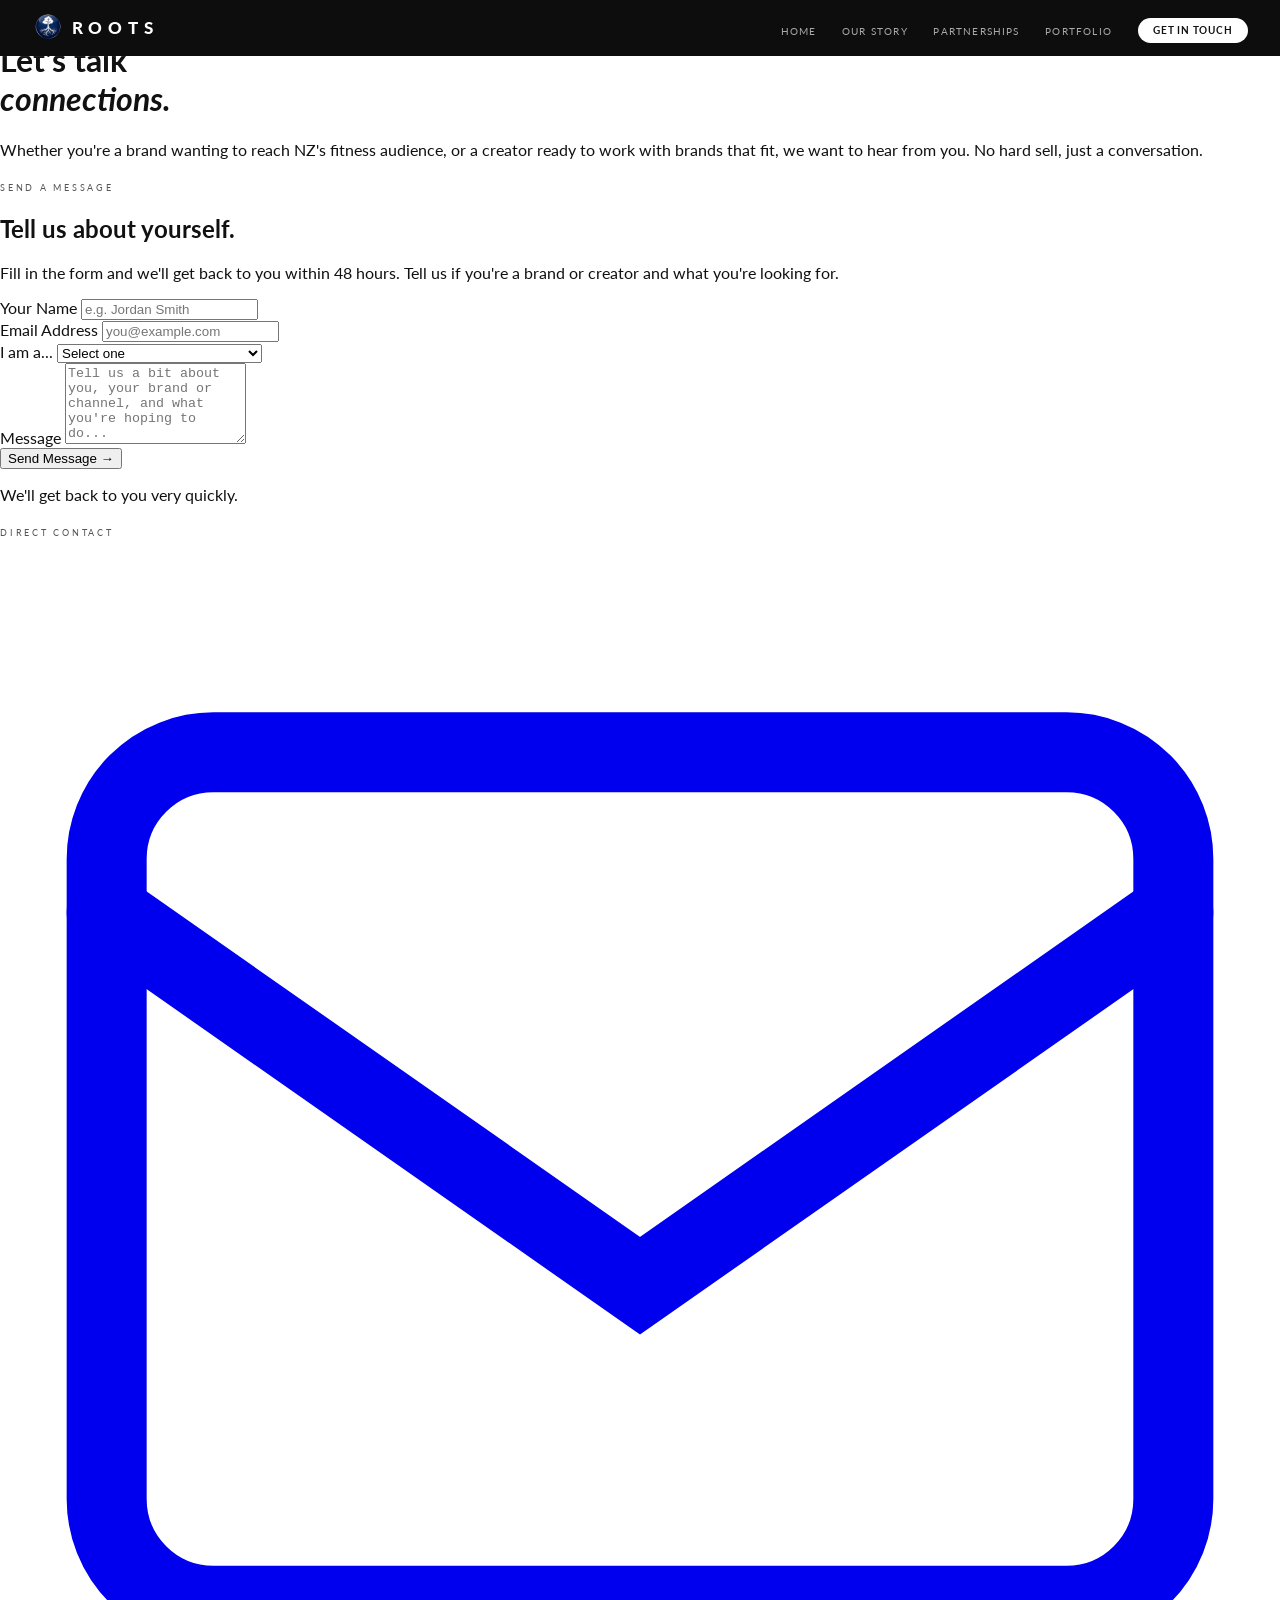
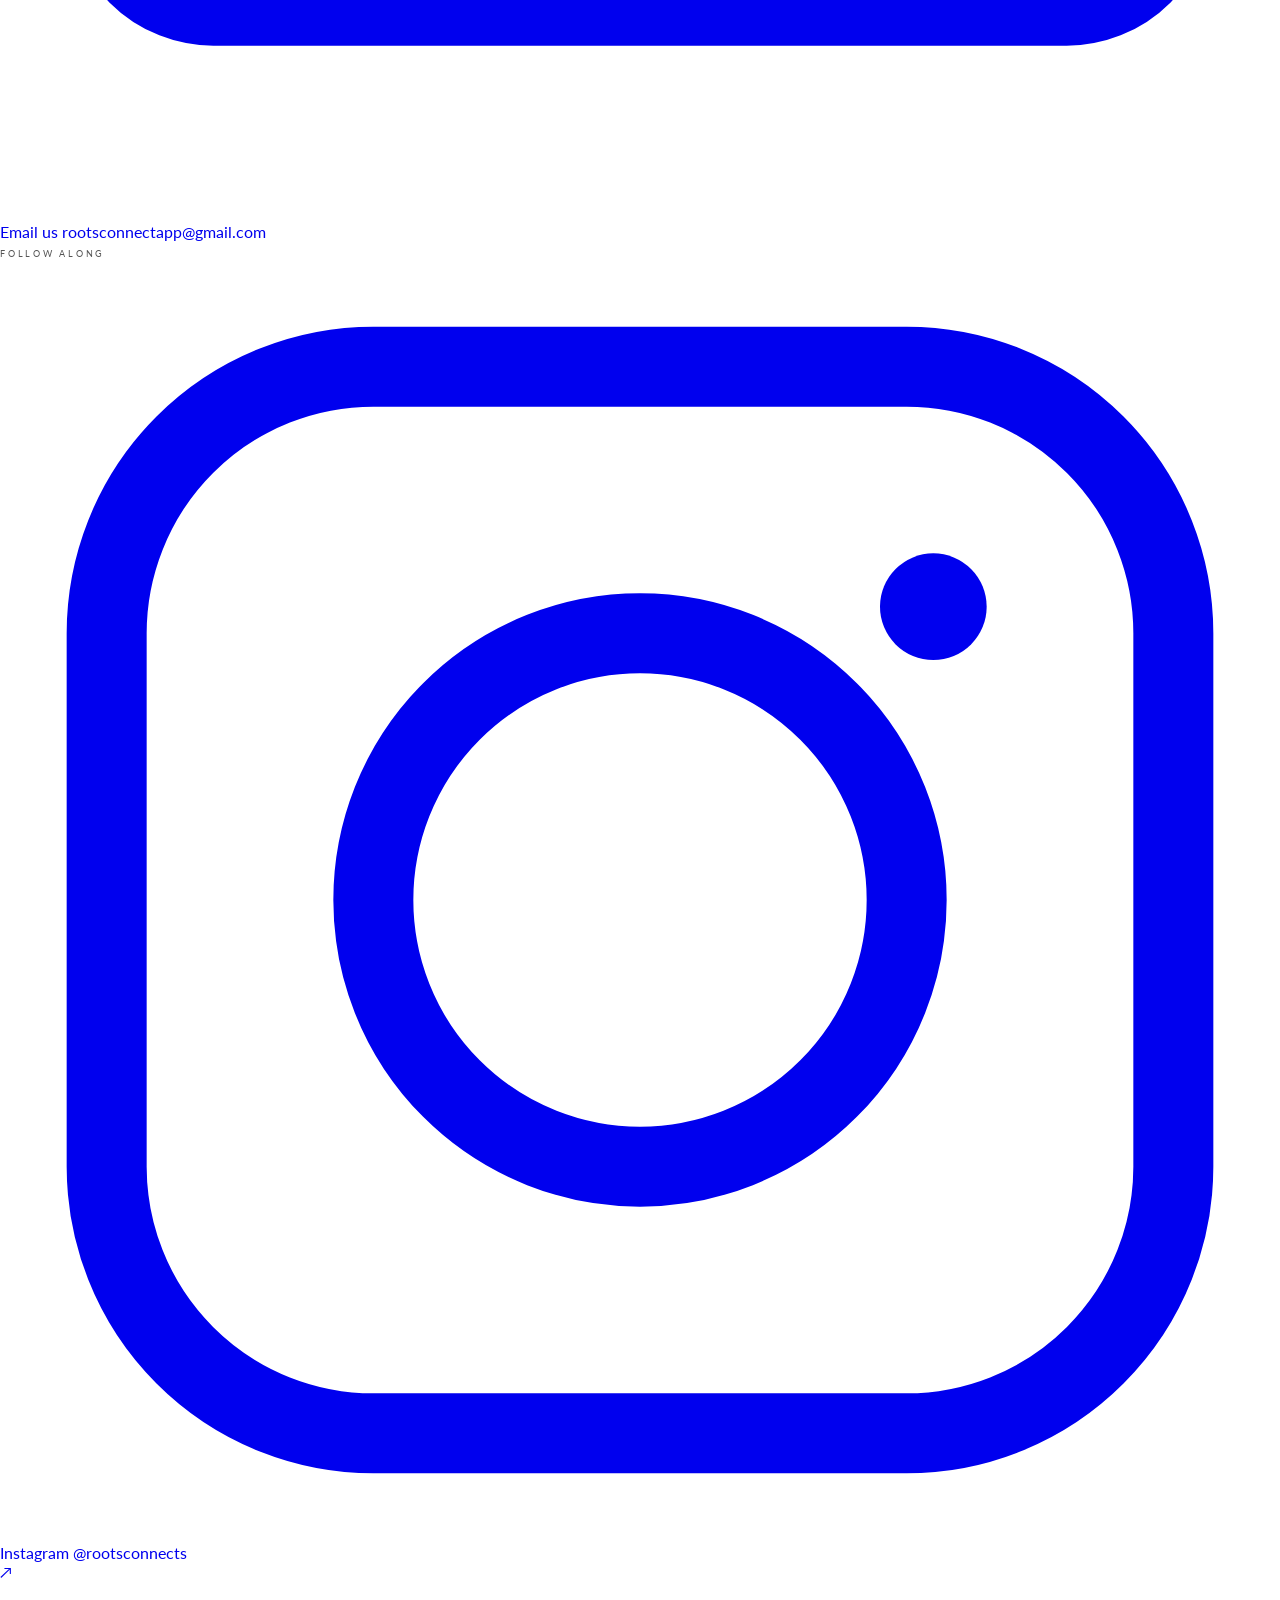
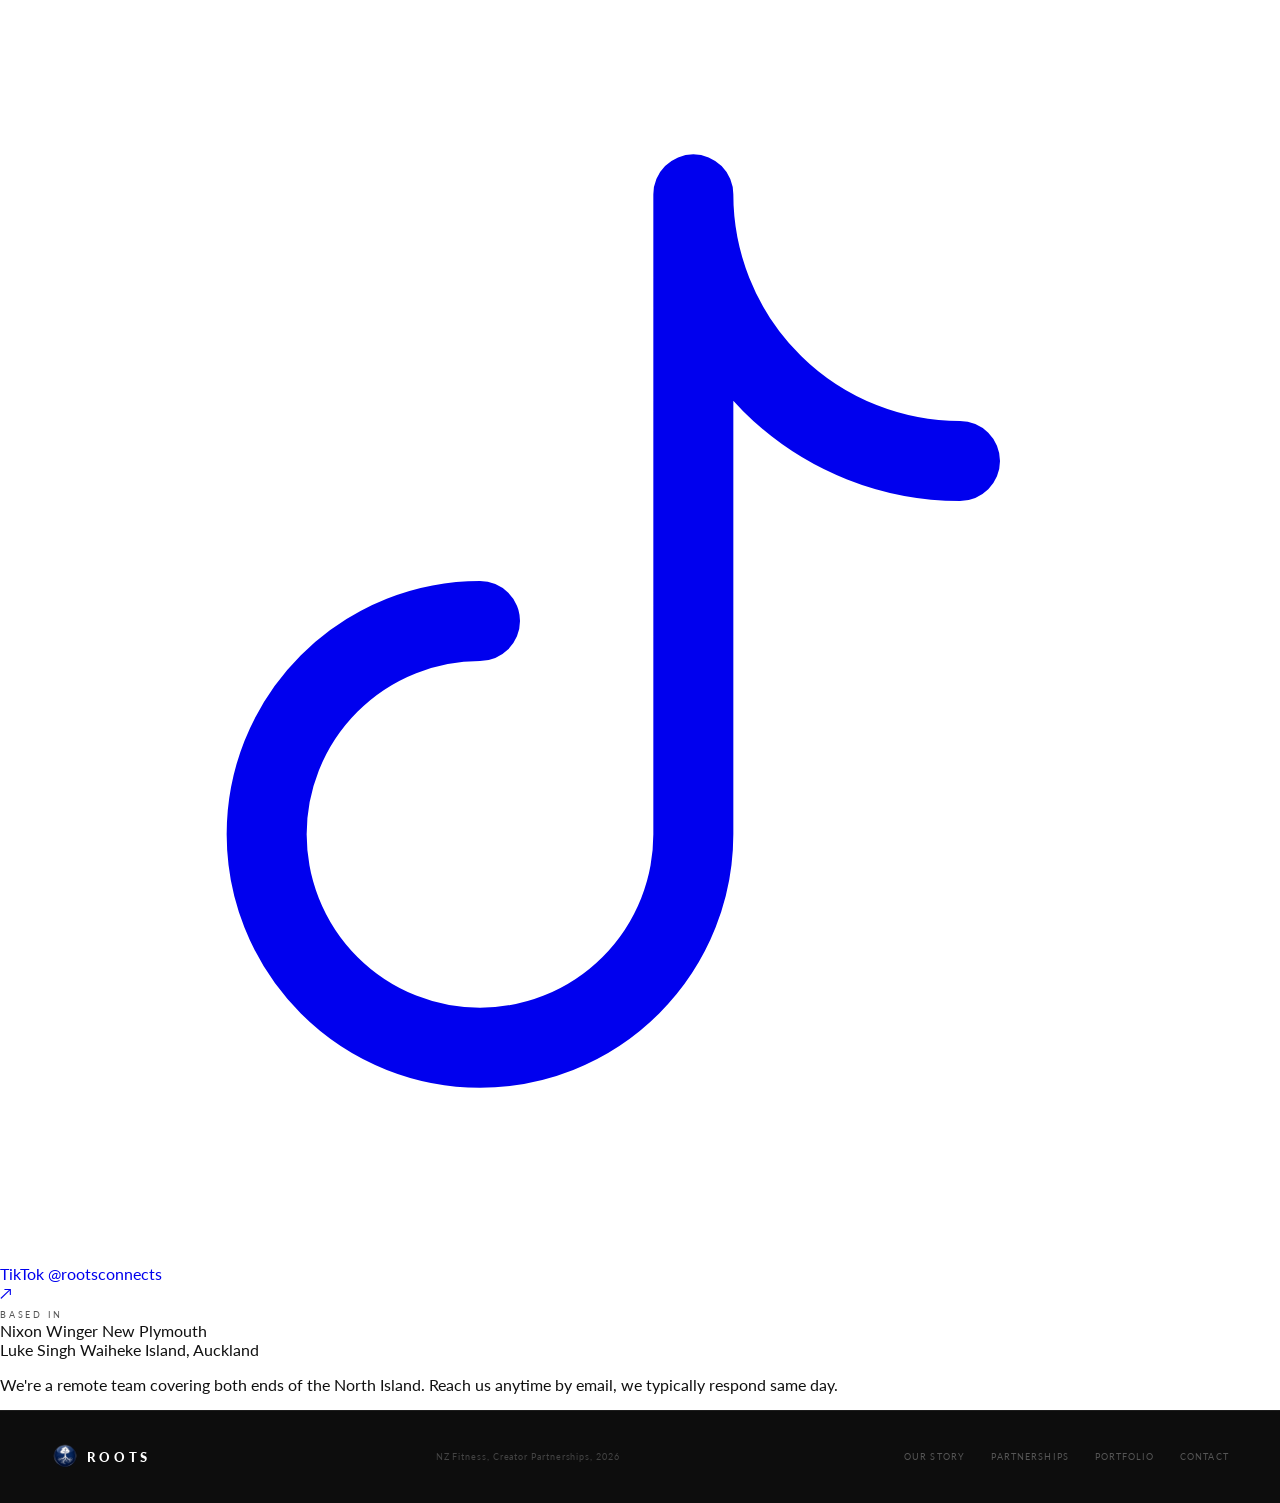
==== contact.html @ 220824de "Add files via upload" ====
<!DOCTYPE html>
<html>
<head>
  <link rel="stylesheet" href="rootstyle.css">
  <link rel="preconnect" href="https://fonts.googleapis.com">
  <link rel="preconnect" href="https://fonts.gstatic.com" crossorigin>
  <link href="https://fonts.googleapis.com/css2?family=Lato:ital,wght@0,100;0,300;0,400;0,700;0,900;1,100;1,300;1,400;1,700;1,900&display=swap" rel="stylesheet">
  <meta name="viewport" content="width=device-width, initial-scale=1.0">
  <link rel="icon" type="image/png" href="logo.png">
  <title>Contact, Roots</title>
</head>
<body>

  <div id="progress-bar"></div>

  <header>
    <div class="header-inner">
      <a href="index.html" class="header-logo">
        <img src="logo.png" alt="Roots logo" class="header-logo-img">
        <span>ROOTS</span>
      </a>
      <button class="nav-toggle" id="navToggle" aria-label="Toggle menu">
        <span></span><span></span><span></span>
      </button>
      <nav id="mainNav">
        <li><a href="index.html">Home</a></li>
        <li><a href="ourstory.html">Our Story</a></li>
        <li><a href="partnerships.html">Partnerships</a></li>
        <li><a href="portfolio.html">Portfolio</a></li>
        <li><a href="contact.html" class="nav-cta">Get in Touch</a></li>
      </nav>
    </div>
  </header>

  <!-- HERO -->
  <div class="contact-hero">
    <div class="contact-hero-content reveal">
      <span class="section-label">Get in Touch</span>
      <h1>Let's talk<br><em>connections.</em></h1>
      <p>Whether you're a brand wanting to reach NZ's fitness audience, or a creator ready to work with brands that fit, we want to hear from you. No hard sell, just a conversation.</p>
    </div>
  </div>

  <!-- MAIN CONTACT GRID -->
  <div class="contact-grid">

    <!-- FORM SIDE -->
    <div class="contact-form-side reveal">
      <span class="section-label">Send a Message</span>
      <h2>Tell us about yourself.</h2>
      <p class="contact-form-sub">Fill in the form and we'll get back to you within 48 hours. Tell us if you're a brand or creator and what you're looking for.</p>

      <form action="https://formspree.io/f/YOUR_FORM_ID" method="POST" class="contact-form">
        <div class="contact-field-row">
          <div class="contact-field">
            <label for="name">Your Name</label>
            <input type="text" id="name" name="name" placeholder="e.g. Jordan Smith" required>
          </div>
          <div class="contact-field">
            <label for="email">Email Address</label>
            <input type="email" id="email" name="email" placeholder="you@example.com" required>
          </div>
        </div>
        <div class="contact-field">
          <label for="type">I am a...</label>
          <select id="type" name="type" required>
            <option value="" disabled selected>Select one</option>
            <option value="brand">Brand looking for creators</option>
            <option value="creator">Creator looking for brand deals</option>
            <option value="other">Something else</option>
          </select>
        </div>
        <div class="contact-field">
          <label for="message">Message</label>
          <textarea id="message" name="message" rows="5" placeholder="Tell us a bit about you, your brand or channel, and what you're hoping to do..." required></textarea>
        </div>
        <button type="submit" class="contact-submit">Send Message →</button>
        <p class="contact-form-note">We'll get back to you very quickly.</p>
      </form>
    </div>

    <!-- INFO SIDE -->
    <div class="contact-info-side reveal">

      <div class="contact-info-block">
        <span class="section-label">Direct Contact</span>
        <a href="mailto:rootsconnectapp@gmail.com" class="contact-direct-link">
          <div class="contact-direct-icon">
            <svg viewBox="0 0 24 24" fill="none" xmlns="http://www.w3.org/2000/svg">
              <rect x="2" y="4" width="20" height="16" rx="2" stroke="currentColor" stroke-width="1.5"/>
              <path d="M2 7l10 7 10-7" stroke="currentColor" stroke-width="1.5" stroke-linecap="round"/>
            </svg>
          </div>
          <div class="contact-direct-text">
            <span class="contact-direct-label">Email us</span>
            <span class="contact-direct-val">rootsconnectapp@gmail.com</span>
          </div>
        </a>
      </div>

      <div class="contact-info-block">
        <span class="section-label">Follow Along</span>
        <div class="contact-socials">

          <a href="https://www.instagram.com/rootsconnects" target="_blank" class="contact-social-card">
            <div class="contact-social-icon">
              <svg viewBox="0 0 24 24" fill="none" xmlns="http://www.w3.org/2000/svg">
                <rect x="2" y="2" width="20" height="20" rx="5" stroke="currentColor" stroke-width="1.5"/>
                <circle cx="12" cy="12" r="5" stroke="currentColor" stroke-width="1.5"/>
                <circle cx="17.5" cy="6.5" r="1" fill="currentColor"/>
              </svg>
            </div>
            <div class="contact-social-text">
              <span class="contact-social-platform">Instagram</span>
              <span class="contact-social-handle">@rootsconnects</span>
            </div>
            <span class="contact-social-arrow">↗</span>
          </a>

          <a href="https://www.tiktok.com/@rootsconnects" target="_blank" class="contact-social-card">
            <div class="contact-social-icon">
              <svg viewBox="0 0 24 24" fill="none" xmlns="http://www.w3.org/2000/svg">
                <path d="M9 12a4 4 0 1 0 4 4V4a5 5 0 0 0 5 5" stroke="currentColor" stroke-width="1.5" stroke-linecap="round" stroke-linejoin="round"/>
              </svg>
            </div>
            <div class="contact-social-text">
              <span class="contact-social-platform">TikTok</span>
              <span class="contact-social-handle">@rootsconnects</span>
            </div>
            <span class="contact-social-arrow">↗</span>
          </a>

        </div>
      </div>

      <div class="contact-info-block contact-based-block">
        <span class="section-label">Based In</span>
        <div class="contact-based">
          <div class="contact-based-row">
            <span class="contact-based-name">Nixon Winger</span>
            <span class="contact-based-loc">New Plymouth</span>
          </div>
          <div class="contact-based-row">
            <span class="contact-based-name">Luke Singh</span>
            <span class="contact-based-loc">Waiheke Island, Auckland</span>
          </div>
        </div>
        <p class="contact-based-note">We're a remote team covering both ends of the North Island. Reach us anytime by email, we typically respond same day.</p>
      </div>

    </div>
  </div>

  <!-- FOOTER -->
  <footer>
    <div class="footer-inner">
      <div class="footer-logo">
        <img src="logo.png" alt="Roots" class="footer-logo-img">
        <span>ROOTS</span>
      </div>
      <div class="footer-tagline">NZ Fitness, Creator Partnerships, 2026</div>
      <nav class="footer-nav">
        <a href="ourstory.html">Our Story</a>
        <a href="partnerships.html">Partnerships</a>
        <a href="portfolio.html">Portfolio</a>
        <a href="contact.html">Contact</a>
      </nav>
    </div>
  </footer>

  <script src="rootsjava.js"></script>
</body>
</html>
---- rootstyle.css ----
/* ── RESET & BASE ── */
*, *::before, *::after { box-sizing: border-box; }
body {
  margin: 0;
  width: 100%;
  font-family: "Lato", sans-serif;
  font-weight: 400;
  background: #fff;
  color: #111;
}
html::-webkit-scrollbar { display: none; }
html {
  scrollbar-width: none;
  -ms-overflow-style: none;
  scroll-behavior: smooth;
}
a { text-decoration: none; }
a:hover { opacity: 0.7; }

/* ── PROGRESS BAR ── */
#progress-bar {
  position: fixed;
  right: 0;
  bottom: 0;
  width: 5px;
  height: 0%;
  background-image: url(homepage1.jpg);
  background-attachment: fixed;
  z-index: 9999;
  transition: height 0.12s ease;
  box-shadow: 0 0 15px lightblue;
}

/* ── HEADER ── */
header {
  background-color: #0d0d0d;
  padding: 0 2.5vw;
  width: 100%;
  height: 4vw;
  min-height: 56px;
  position: fixed;
  top: 0;
  box-sizing: border-box;
  z-index: 100;
  box-shadow: 0 1px 0 rgba(255,255,255,0.06);
}
.header-inner {
  display: flex;
  justify-content: space-between;
  align-items: center;
  height: 100%;
}
.header-logo {
  display: flex;
  align-items: center;
  gap: 0.6vw;
  font-size: 1.3vw;
  font-weight: 900;
  letter-spacing: 0.35em;
  color: #fff;
  text-transform: uppercase;
  text-decoration: none;
}
.header-logo:hover { opacity: 0.8; }
.header-logo-img {
  width: 2.4vw;
  height: 2.4vw;
  min-width: 32px;
  min-height: 32px;
  object-fit: contain;
  border-radius: 50%;
}
header nav {
  display: flex;
  gap: 2vw;
  list-style: none;
  align-items: center;
  margin: 0;
  padding: 0;
}
header nav li a {
  font-size: 0.78vw;
  font-weight: 400;
  color: #aaa;
  letter-spacing: 0.12em;
  text-transform: uppercase;
  transition: color 0.2s;
}
header nav li a:hover { color: #fff; opacity: 1; }
.nav-cta {
  background: #fff;
  color: #111 !important;
  padding: 0.5vw 1.2vw;
  border-radius: 100px;
  font-weight: 700 !important;
  letter-spacing: 0.08em !important;
  transition: background 0.2s, color 0.2s !important;
}
.nav-cta:hover { background: #ddd; opacity: 1 !important; }

/* hamburger — hidden on desktop */
.nav-toggle {
  display: none;
  flex-direction: column;
  justify-content: center;
  gap: 5px;
  background: none;
  border: none;
  cursor: pointer;
  padding: 4px;
  z-index: 200;
}
.nav-toggle span {
  display: block;
  width: 24px;
  height: 2px;
  background: #fff;
  border-radius: 2px;
  transition: transform 0.3s, opacity 0.3s;
}
.nav-toggle.open span:nth-child(1) { transform: translateY(7px) rotate(45deg); }
.nav-toggle.open span:nth-child(2) {   }
.nav-toggle.open span:nth-child(3) { transform: translateY(-7px) rotate(-45deg); }

/* ── HERO ── */
.titlescreen {
  background-image: url(homepage1.jpg);
  background-size: 150%;
  background-position: 100% 100%;
  background-attachment: fixed;
  min-height: 100vh;
  display: flex;
  align-items: center;
  justify-content: flex-start;
  animation: ripple 60s ease-in-out infinite alternate;
  position: relative;
}
.titlescreen::after {
  content: '';
  position: absolute;
  inset: 0;
  background: linear-gradient(to right, rgba(0,0,0,0.55) 0%, rgba(0,0,0,0.1) 70%, transparent 100%);
}
@keyframes ripple {
  0%   { background-position: 100% 100%; background-size: 150%; }
  100% { background-position: 0% 0%;   background-size: 130%; }
}
.titlescreentext {
  position: relative;
  z-index: 2;
  margin-left: 6vw;
  color: #e8e8e8;
  display: flex;
  flex-direction: column;
  gap: 1vw;
}
.eyebrow {
  font-size: 0.85vw;
  letter-spacing: 0.3em;
  text-transform: uppercase;
  color: #aaa;
  margin: 0;
}
.titlescreentext h1 {
  font-size: 9vw;
  font-weight: 900;
  letter-spacing: 0.05em;
  line-height: 1;
  margin: 0;
  color: #fff;
}
.tagline {
  font-size: 1.5vw;
  font-weight: 300;
  color: #ccc;
  margin: 0;
  max-width: 500px;
}
.hero-btn {
  display: inline-block;
  margin-top: 0.5vw;
  padding: 0.9vw 2.2vw;
  background: #fff;
  color: #111;
  font-size: 0.85vw;
  font-weight: 700;
  letter-spacing: 0.12em;
  text-transform: uppercase;
  border-radius: 100px;
  transition: background 0.2s, color 0.2s;
  width: fit-content;
}
.hero-btn:hover { background: #ddd; opacity: 1; }

/* ── ROOTS / CARDS SECTION ── */
.background {
  background-image: url(roots_white.png);
  background-size: cover;
  background-repeat: no-repeat;
  background-position: top center;
  overflow: hidden;
  padding-top: 1px;
  padding-bottom: 6vw;
  min-height: 80vh;
  background-color: #fff;
  box-shadow: 0px 0px 10px black;
}
.items-row {
  display: flex;
  justify-content: space-between;
  align-items: flex-start;
  padding: 0 3vw;
  margin-top: 28vw;
  gap: 2vw;
}
.item {
  border-radius: 1.5vw;
  box-shadow: 0 4px 30px rgba(0,0,0,0.12);
  min-height: 40vh;
  width: 30vw;
  background-color: #fff;
  padding: 2.2vw;
  box-sizing: border-box;
  border: 1px solid #ebebeb;
  transition: transform 0.3s ease, box-shadow 0.3s ease;
}
.item:hover {
  transform: translateY(-0.5vw);
  box-shadow: 0 12px 40px rgba(0,0,0,0.18);
}
.item--mid { margin-top: 8vw; }
.item-icon {
  width: 2.5vw;
  height: 2.5vw;
  margin-bottom: 1.2vw;
  opacity: 0.6;
}
.item-icon svg { width: 100%; height: 100%; }
.item-num {
  font-size: 3vw;
  font-weight: 900;
  color: #ebebeb;
  line-height: 1;
  margin-bottom: 0.4vw;
}
.item-title {
  font-size: 1.2vw;
  font-weight: 700;
  color: #111;
  letter-spacing: 0.06em;
  text-transform: uppercase;
  margin-bottom: 0.8vw;
}
.item-body {
  font-size: 0.95vw;
  color: #555;
  line-height: 1.75;
}

/* ── ABOUT ── */
.about-section {
  background: #0d0d0d;
  padding: 7vw 6vw;
}
.about-inner {
  display: flex;
  gap: 6vw;
  align-items: center;
  max-width: 1200px;
  margin: 0 auto;
}
.about-text { flex: 1.4; color: #ccc; }
.about-text h2 {
  font-size: 2.8vw;
  font-weight: 700;
  color: #fff;
  margin: 0.8vw 0 1.5vw;
  line-height: 1.2;
}
.about-text p {
  font-size: 1vw;
  line-height: 1.8;
  color: #999;
  margin-bottom: 1.2vw;
}
.section-label {
  font-size: 0.72vw;
  letter-spacing: 0.3em;
  text-transform: uppercase;
  color: #555;
  margin: 0 0 0.6vw;
}
.about-btn {
  display: inline-block;
  margin-top: 1vw;
  font-size: 0.85vw;
  font-weight: 700;
  letter-spacing: 0.12em;
  text-transform: uppercase;
  color: #fff;
  border-bottom: 1px solid #555;
  padding-bottom: 0.2vw;
  transition: border-color 0.2s;
}
.about-btn:hover { border-color: #fff; opacity: 1; }
.about-graphic {
  flex: 1;
  display: flex;
  flex-direction: column;
  gap: 2.5vw;
}
.stat-block {
  display: flex;
  flex-direction: column;
  border-left: 2px solid #2a2a2a;
  padding-left: 1.5vw;
}
.stat-num {
  font-size: 3vw;
  font-weight: 900;
  color: #fff;
  line-height: 1;
}
.stat-label {
  font-size: 0.8vw;
  color: #555;
  letter-spacing: 0.15em;
  text-transform: uppercase;
  margin-top: 0.3vw;
}

/* ── HOW IT WORKS ── */
.how-section {
  background-image: url(soil.jpg);
  background-size: cover;
  background-repeat: no-repeat;
  padding: 7vw 6vw;
  text-align: center;
}
.how-section h2 {
  font-size: 2.8vw;
  font-weight: 700;
  color: #111;
  margin: 0.8vw 0 4vw;
}
.how-section .section-label { color: #999; }
.steps-row {
  display: flex;
  align-items: flex-start;
  justify-content: center;
  gap: 1vw;
  max-width: 1100px;
  margin: 0 auto;
}
.step {
  flex: 1;
  background: #fff;
  border-radius: 1.2vw;
  padding: 2.2vw 1.8vw;
  box-shadow: 0 2px 20px rgba(0,0,0,0.06);
  text-align: left;
}
.step-num {
  font-size: 2.5vw;
  font-weight: 900;
  color: #ebebeb;
  line-height: 1;
  margin-bottom: 0.8vw;
}
.step-title {
  font-size: 1vw;
  font-weight: 700;
  color: #111;
  text-transform: uppercase;
  letter-spacing: 0.06em;
  margin-bottom: 0.6vw;
}
.step-body {
  font-size: 0.88vw;
  color: #666;
  line-height: 1.7;
}
.step-arrow {
  font-size: 1.5vw;
  color: #ccc;
  padding-top: 3.5vw;
  flex-shrink: 0;
}

/* ── CTA BANNER ── */
.cta-banner {
  background: #111;
  padding: 6vw;
  text-align: center;
  color: #fff;
}
.cta-banner h2 {
  font-size: 3vw;
  font-weight: 700;
  margin: 0 0 1vw;
}
.cta-banner p {
  font-size: 1.1vw;
  color: #888;
  margin: 0 0 2vw;
}
.cta-btn {
  display: inline-block;
  padding: 1vw 3vw;
  background: #fff;
  color: #111;
  font-size: 0.85vw;
  font-weight: 700;
  letter-spacing: 0.12em;
  text-transform: uppercase;
  border-radius: 100px;
  transition: background 0.2s;
}
.cta-btn:hover { background: #ddd; opacity: 1; }
.cta-logo {
  width: 5vw;
  height: 5vw;
  object-fit: contain;
  border-radius: 50%;
  margin-bottom: 1.5vw;
  opacity: 0.9;
}

/* ── FOOTER ── */
footer {
  background: #0d0d0d;
  border-top: 1px solid #1e1e1e;
  padding: 2.5vw 4vw;
}
.footer-inner {
  display: flex;
  align-items: center;
  justify-content: space-between;
}
.footer-logo {
  display: flex;
  align-items: center;
  gap: 0.6vw;
  font-size: 1vw;
  font-weight: 900;
  letter-spacing: 0.3em;
  color: #fff;
}
.footer-logo-img {
  width: 2.2vw;
  height: 2.2vw;
  object-fit: contain;
  border-radius: 50%;
}
.footer-tagline {
  font-size: 0.72vw;
  color: #444;
  letter-spacing: 0.1em;
}
.footer-nav {
  display: flex;
  gap: 2vw;
}
.footer-nav a {
  font-size: 0.72vw;
  color: #555;
  letter-spacing: 0.12em;
  text-transform: uppercase;
  transition: color 0.2s;
}
.footer-nav a:hover { color: #fff; opacity: 1; }


/* ═══════════════════════════════════════
   MOBILE BREAKPOINTS
═══════════════════════════════════════ */

@media (max-width: 768px) {

  /* HEADER */
  header {
    height: 56px;
    padding: 0 20px;
  }
  .header-logo {
    font-size: 16px;
    gap: 10px;
  }
  .header-logo-img {
    width: 34px;
    height: 34px;
  }

  /* HAMBURGER */
  .nav-toggle { display: flex; }

  /* NAV — slide down from header */
  header nav {
    display: none;
    position: fixed;
    top: 56px;
    left: 0;
    right: 0;
    background: #0d0d0d;
    flex-direction: column;
    gap: 0;
    padding: 12px 0 20px;
    border-top: 1px solid #1e1e1e;
    box-shadow: 0 8px 30px rgba(0,0,0,0.5);
  }
  header nav.open { display: flex; }
  header nav li {
    width: 100%;
    text-align: center;
  }
  header nav li a {
    display: block;
    padding: 14px 20px;
    font-size: 13px;
    color: #aaa;
  }
  .nav-cta {
    margin: 10px 30px 0;
    padding: 12px 20px !important;
    border-radius: 100px;
    font-size: 13px !important;
  }

  /* HERO */
  .titlescreen {
    background-attachment: scroll;
    min-height: 100svh;
  }
  .titlescreentext {
    margin-left: 24px;
    margin-right: 24px;
    gap: 12px;
  }
  .eyebrow { font-size: 11px; }
  .titlescreentext h1 { font-size: 18vw; }
  .tagline { font-size: 16px; max-width: 100%; }
  .hero-btn {
    font-size: 12px;
    padding: 14px 28px;
    margin-top: 8px;
  }

  /* ROOTS / CARDS */
  .background {
    background-image: none;
    background-color: #fff;
    padding-top: 40px;
    padding-bottom: 40px;
    min-height: unset;
  }
  .items-row {
    flex-direction: column;
    align-items: center;
    margin-top: 0;
    padding: 0 20px;
    gap: 20px;
  }
  .item {
    width: 100%;
    min-height: unset;
    border-radius: 16px;
    padding: 24px;
  }
  .item--mid { margin-top: 0; }
  .item-icon { width: 32px; height: 32px; margin-bottom: 14px; }
  .item-num { font-size: 36px; margin-bottom: 6px; }
  .item-title { font-size: 14px; margin-bottom: 10px; }
  .item-body { font-size: 14px; }

  /* ABOUT */
  .about-section { padding: 50px 24px; }
  .about-inner { flex-direction: column; gap: 40px; }
  .about-text h2 { font-size: 28px; margin: 10px 0 16px; }
  .about-text p { font-size: 14px; }
  .section-label { font-size: 10px; }
  .about-btn { font-size: 12px; }
  .about-graphic { flex-direction: row; flex-wrap: wrap; gap: 24px; }
  .stat-block { padding-left: 16px; min-width: 120px; }
  .stat-num { font-size: 32px; }
  .stat-label { font-size: 10px; }

  /* HOW IT WORKS */
  .how-section { padding: 50px 24px; }
  .how-section h2 { font-size: 28px; margin-bottom: 30px; }
  .steps-row {
    flex-direction: column;
    gap: 16px;
  }
  .step-arrow {
    transform: rotate(90deg);
    padding-top: 0;
    text-align: center;
    font-size: 20px;
    width: 100%;
  }
  .step {
    border-radius: 14px;
    padding: 22px 20px;
  }
  .step-num { font-size: 32px; margin-bottom: 10px; }
  .step-title { font-size: 13px; }
  .step-body { font-size: 13px; }

  /* CTA BANNER */
  .cta-banner { padding: 50px 24px; }
  .cta-banner h2 { font-size: 28px; margin-bottom: 12px; }
  .cta-banner p { font-size: 15px; margin-bottom: 24px; }
  .cta-btn { font-size: 13px; padding: 14px 36px; }
  .cta-logo { width: 60px; height: 60px; margin-bottom: 20px; }

  /* FOOTER */
  footer { padding: 30px 24px; }
  .footer-inner {
    flex-direction: column;
    gap: 20px;
    text-align: center;
  }
  .footer-logo { font-size: 14px; justify-content: center; }
  .footer-logo-img { width: 28px; height: 28px; }
  .footer-tagline { font-size: 11px; }
  .footer-nav { gap: 20px; flex-wrap: wrap; justify-content: center; }
  .footer-nav a { font-size: 11px; }
}

/* Slightly larger phones / small tablets */
@media (max-width: 480px) {
  .titlescreentext h1 { font-size: 22vw; }
  .about-graphic { flex-direction: column; }
}

/* ── FOOTER FIX ── */
body {
  display: flex;
  flex-direction: column;
  min-height: 100vh;
}
footer {
  margin-top: auto;
  position: relative;
  z-index: 1;
}

/* ── CONNECT SECTION ── */
.connect-section {
  display: grid;
  grid-template-columns: 1fr 1fr;
  min-height: 60vh;
  background: #0a0a0a;
}

.connect-left {
  padding: 6vw;
  display: flex;
  flex-direction: column;
  justify-content: center;
  gap: 2vw;
  border-right: 1px solid #1e1e1e;
}

.connect-tag {
  font-size: 0.7vw;
  letter-spacing: 0.3em;
  text-transform: uppercase;
  color: #444;
}

.connect-heading {
  display: flex;
  flex-direction: column;
  line-height: 1;
}

.connect-line1 {
  font-size: 5.5vw;
  font-weight: 100;
  color: #555;
  letter-spacing: -0.02em;
}

.connect-line2 {
  font-size: 5.5vw;
  font-weight: 900;
  color: #fff;
  letter-spacing: -0.02em;
}

.connect-sub {
  font-size: 1vw;
  font-weight: 300;
  color: #555;
  line-height: 1.8;
  max-width: 32vw;
  margin: 0;
}

.connect-right {
  display: flex;
  flex-direction: column;
}

.connect-card {
  flex: 1;
  padding: 4vw 5vw;
  display: flex;
  flex-direction: column;
  justify-content: center;
  gap: 1.2vw;
  transition: background 0.3s;
}

.connect-card:hover { background: #111; }

.connect-card-label {
  font-size: 0.7vw;
  letter-spacing: 0.3em;
  text-transform: uppercase;
  color: #888;
}

.connect-card p {
  font-size: 1.1vw;
  font-weight: 300;
  color: #ccc;
  line-height: 1.7;
  margin: 0;
  max-width: 28vw;
}

.connect-card-btn {
  display: inline-block;
  font-size: 0.85vw;
  font-weight: 700;
  letter-spacing: 0.08em;
  text-transform: uppercase;
  color: #fff;
  border-bottom: 1px solid #333;
  padding-bottom: 0.2vw;
  width: fit-content;
  transition: border-color 0.2s, color 0.2s;
}

.connect-card-btn:hover {
  border-color: #fff;
  opacity: 1;
}

.connect-divider {
  height: 1px;
  background: #1e1e1e;
  margin: 0 5vw;
}

@media (max-width: 768px) {
  .connect-section {
    grid-template-columns: 1fr;
    min-height: unset;
  }
  .connect-left {
    padding: 50px 24px;
    border-right: none;
    border-bottom: 1px solid #1e1e1e;
    gap: 16px;
  }
  .connect-tag { font-size: 10px; }
  .connect-line1, .connect-line2 { font-size: 13vw; }
  .connect-sub { font-size: 14px; max-width: 100%; }
  .connect-right { flex-direction: column; }
  .connect-card { padding: 32px 24px; gap: 12px; }
  .connect-card-label { font-size: 10px; }
  .connect-card p { font-size: 14px; max-width: 100%; }
  .connect-card-btn { font-size: 12px; }
  .connect-divider { margin: 0 24px; }
}

/* =============================================
   OUR STORY PAGE STYLES
   ============================================= */

:root {
  --accent: #1a3a5c;
  --accent-hover: #122840;
  --accent-subtle: rgba(26, 58, 92, 0.12);
}

/* ── STORY HERO ── */
.story-hero {
  min-height: 70vh;
  display: flex;
  align-items: flex-end;
  padding: 8vw 5vw 6vw;
  position: relative;
  overflow: hidden;
  background: #0e0e0e;
}

.story-hero::before {
  content: '';
  position: absolute;
  inset: 0;
  background: radial-gradient(ellipse at 70% 40%, rgba(26,58,92,0.18) 0%, transparent 65%);
  pointer-events: none;
}

.story-hero-year {
  position: absolute;
  top: 12vw;
  right: 5vw;
  font-size: 18vw;
  font-weight: 900;
  color: transparent;
  -webkit-text-stroke: 1px rgba(26,58,92,0.2);
  line-height: 1;
  pointer-events: none;
  user-select: none;
}

.story-hero-content {
  max-width: 65vw;
  position: relative;
  z-index: 2;
}

.story-hero-eyebrow {
  font-size: 0.75vw;
  letter-spacing: 0.4vw;
  text-transform: uppercase;
  color: var(--accent);
  margin-bottom: 2vw;
  display: block;
}

.story-hero h1 {
  font-size: 6.5vw;
  font-weight: 900;
  line-height: 1.0;
  color: #d6d7d7;
  margin: 0 0 2vw;
}

.story-hero h1 em {
  font-style: italic;
  font-weight: 300;
  color: #4a7ab5;
}

.story-hero-sub {
  font-size: 1.2vw;
  font-weight: 300;
  color: rgba(214,215,215,0.55);
  line-height: 1.8;
  max-width: 42vw;
}

/* ── DIVIDER ── */
.story-divider {
  height: 1px;
  background: linear-gradient(to right, var(--accent), transparent);
  margin: 0 5vw;
}

/* ── ORIGIN ── */
.story-origin {
  display: grid;
  grid-template-columns: 1fr 1fr;
  background: #111;
}

.story-origin-text {
  padding: 7vw 5vw;
  display: flex;
  flex-direction: column;
  justify-content: center;
  gap: 1.8vw;
}

.story-origin-text h2 {
  font-size: 3.5vw;
  font-weight: 900;
  color: #d6d7d7;
  line-height: 1.1;
  margin: 0;
}

.story-origin-text p {
  font-size: 1.05vw;
  font-weight: 300;
  color: rgba(214,215,215,0.6);
  line-height: 1.85;
  margin: 0;
}

.story-origin-visual {
  background: #1a1a1a;
  display: flex;
  align-items: center;
  justify-content: center;
  padding: 5vw;
  position: relative;
  overflow: hidden;
}

.story-origin-visual::before {
  content: '';
  position: absolute;
  inset: 0;
  background: radial-gradient(circle at center, rgba(26,58,92,0.12), transparent 70%);
}

.root-illustration {
  width: 18vw;
  height: 18vw;
  position: relative;
  z-index: 1;
}

/* ── TIMELINE ── */
.story-timeline {
  background: #0e0e0e;
  padding: 7vw 5vw;
}

.story-timeline > .section-label { margin-bottom: 1vw; }

.story-timeline > h2 {
  font-size: 3.5vw;
  font-weight: 900;
  color: #d6d7d7;
  margin: 0 0 5vw;
}

.timeline-list {
  display: flex;
  flex-direction: column;
}

.timeline-item {
  display: grid;
  grid-template-columns: 10vw 1px 1fr;
  gap: 0 3vw;
  align-items: stretch; 
  transform: translateX(-20px);
  transition: opacity 0.7s ease, transform 0.7s ease;
}


.timeline-year {
  font-size: 2.2vw;
  font-weight: 900;
  color: var(--accent);
  text-align: right;
  padding-right: 3vw;
  padding-top: 2.2vw;
  line-height: 1;
  display: flex;
  align-items: flex-start;
  justify-content: flex-end;
}

.timeline-line-col {
  display: flex;
  flex-direction: column;
  align-items: center;
}

.timeline-dot {
  width: 10px;
  height: 10px;
  border-radius: 50%;
  background: var(--accent);
  flex-shrink: 0;
  margin-top: 2.5vw;
}

.timeline-connector {
  width: 1px;
  flex: 1;
  background: #2a2a2a;
}

.timeline-item:last-child .timeline-connector { display: none; }

.timeline-content {
  padding: 2vw 0 3vw;
}

.timeline-content h3 {
  font-size: 1.5vw;
  font-weight: 700;
  color: #d6d7d7;
  margin: 0 0 0.8vw;
}

.timeline-content p {
  font-size: 1vw;
  font-weight: 300;
  color: rgba(214,215,215,0.55);
  line-height: 1.8;
  margin: 0;
}

/* ── VALUES ── */
.story-values {
  background: #111;
  padding: 7vw 5vw;
  border-top: 1px solid #1e1e1e;
}

.story-values > .section-label { margin-bottom: 1vw; }

.story-values > h2 {
  font-size: 3.5vw;
  font-weight: 900;
  color: #d6d7d7;
  margin: 0 0 4vw;
}

.values-grid {
  display: grid;
  grid-template-columns: repeat(3, 1fr);
  gap: 2px;
}

.value-card {
  background: #0e0e0e;
  padding: 3vw;
  display: flex;
  flex-direction: column;
  gap: 1.2vw;
  transition: background 0.2s;
}

.value-card:hover { background: #141414; }

.value-num {
  font-size: 0.7vw;
  letter-spacing: 0.3vw;
  color: var(--accent);
  font-weight: 700;
}

.value-title {
  font-size: 1.8vw;
  font-weight: 900;
  color: #d6d7d7;
  line-height: 1.1;
}

.value-body {
  font-size: 1vw;
  font-weight: 300;
  color: rgba(214,215,215,0.5);
  line-height: 1.8;
}

/* ── TEAM ── */
.story-team {
  background: #0e0e0e;
  padding: 7vw 5vw;
}

.story-team > .section-label { margin-bottom: 1vw; }

.story-team > h2 {
  font-size: 3.5vw;
  font-weight: 900;
  color: #d6d7d7;
  margin: 0 0 4vw;
}

.team-grid {
  display: grid;
  grid-template-columns: repeat(2, 1fr);
  gap: 2vw;
}

.team-card {
  display: flex;
  flex-direction: column;
  gap: 1.2vw;
}

.team-avatar {
  width: 100%;
  aspect-ratio: 1;
  background: #1a1a1a;
  position: relative;
  overflow: hidden;
  display: flex;
  align-items: center;
  justify-content: center;
}

.team-avatar::after {
  content: '';
  position: absolute;
  bottom: 0;
  left: 0;
  right: 0;
  height: 3px;
  background: var(--accent);
}

.team-avatar-initials {
  font-size: 4vw;
  font-weight: 900;
  color: var(--accent);
}

.team-name {
  font-size: 1.4vw;
  font-weight: 700;
  color: #d6d7d7;
}

.team-role {
  font-size: 0.75vw;
  letter-spacing: 0.3vw;
  text-transform: uppercase;
  color: var(--accent);
  margin-top: -0.5vw;
}

.team-bio {
  font-size: 0.95vw;
  font-weight: 300;
  color: rgba(214,215,215,0.5);
  line-height: 1.8;
}

.reveal {
  opacity: 0;
  transform: translateX(-40px);
  transition: opacity 0.4s ease, transform 0.4s ease;
}

.reveal.visible {
  opacity: 1;
  transform: translateX(0);
}

/* ── STORY PAGE MOBILE ── */
@media (max-width: 768px) {
  .story-hero { padding: 10vw 5vw 8vw; min-height: 60vh; }
  .story-hero-eyebrow { font-size: 2.5vw; }
  .story-hero h1 { font-size: 13vw; }
  .story-hero-sub { font-size: 3.5vw; max-width: 100%; }
  .story-hero-year { font-size: 28vw; top: 18vw; }
  .story-hero-content { max-width: 100%; }

  .story-origin { grid-template-columns: 1fr; }
  .story-origin-text { padding: 8vw 5vw; }
  .story-origin-text h2 { font-size: 7vw; }
  .story-origin-text p { font-size: 3.5vw; }
  .story-origin-visual { min-height: 50vw; }
  .root-illustration { width: 30vw; height: 30vw; }

  .story-timeline { padding: 8vw 5vw; }
  .story-timeline > h2 { font-size: 7vw; }
  .timeline-item { grid-template-columns: 14vw 1px 1fr; gap: 0 4vw; }
  .timeline-year { font-size: 4.5vw; padding-top: 4vw; }
  .timeline-dot { margin-top: 4.5vw; }
  .timeline-content h3 { font-size: 4vw; }
  .timeline-content p { font-size: 3vw; }

  .story-values { padding: 8vw 5vw; }
  .story-values > h2 { font-size: 7vw; }
  .values-grid { grid-template-columns: 1fr; gap: 2px; }
  .value-title { font-size: 5vw; }
  .value-body { font-size: 3vw; }
  .value-num { font-size: 2.5vw; }

  .story-team { padding: 8vw 5vw; }
  .story-team > h2 { font-size: 7vw; }
  .team-grid { grid-template-columns: 1fr; gap: 8vw; }
  .team-avatar-initials { font-size: 12vw; }
  .team-name { font-size: 5vw; }
  .team-role { font-size: 2.5vw; }
  .team-bio { font-size: 3.2vw; }
}

/* =============================================
   PARTNERSHIPS PAGE
   ============================================= */

/* ── HERO ── */
.pship-hero {
  min-height: 100vh;
  background: #0a0a0a;
  display: flex;
  flex-direction: column;
  justify-content: flex-end;
  padding: 6vw;
  position: relative;
  overflow: hidden;
  gap: 4vw;
}

.pship-hero-bg-text {
  position: absolute;
  top: 50%;
  left: 50%;
  transform: translate(-50%, -50%);
  font-size: 22vw;
  font-weight: 900;
  color: transparent;
  -webkit-text-stroke: 1px rgba(255,255,255,0.04);
  white-space: nowrap;
  pointer-events: none;
  user-select: none;
  letter-spacing: -0.02em;
}

.pship-hero-content {
  position: relative;
  z-index: 2;
}

.pship-eyebrow {
  display: block;
  font-size: 0.75vw;
  letter-spacing: 0.4em;
  text-transform: uppercase;
  color: #444;
  margin-bottom: 2vw;
}

.pship-hero h1 {
  font-size: 7.5vw;
  font-weight: 900;
  color: #d6d7d7;
  line-height: 1;
  margin: 0;
  letter-spacing: -0.02em;
}

.pship-hero h1 em {
  font-style: italic;
  font-weight: 300;
  color: #4a7ab5;
}

.pship-hero-sub {
  font-size: 1.2vw;
  font-weight: 300;
  color: rgba(214,215,215,0.45);
  margin: 1.5vw 0 0;
  max-width: 38vw;
  line-height: 1.7;
}

.pship-hero-stat-row {
  display: flex;
  align-items: center;
  gap: 3vw;
  position: relative;
  z-index: 2;
  border-top: 1px solid #1e1e1e;
  padding-top: 3vw;
}

.pship-hero-stat {
  display: flex;
  flex-direction: column;
  gap: 0.4vw;
}

.pship-stat-num {
  font-size: 3.5vw;
  font-weight: 900;
  color: #fff;
  line-height: 1;
}

.pship-stat-label {
  font-size: 0.72vw;
  color: #555;
  letter-spacing: 0.1em;
  text-transform: uppercase;
}

.pship-hero-stat-div {
  width: 1px;
  height: 4vw;
  background: #1e1e1e;
}

/* ── TICKER ── */
.ticker-wrap {
  background: #1a3a5c;
  overflow: hidden;
  padding: 1vw 0;
  white-space: nowrap;
}

.ticker-track {
  display: inline-flex;
  align-items: center;
  gap: 2vw;
  animation: ticker 30s linear infinite;
  white-space: nowrap;
}

.ticker-track span {
  font-size: 0.85vw;
  font-weight: 700;
  letter-spacing: 0.12em;
  text-transform: uppercase;
  color: rgba(255,255,255,0.85);
  flex-shrink: 0;
}

.ticker-dot {
  color: rgba(255,255,255,0.3) !important;
  font-size: 1.2vw !important;
}

@keyframes ticker {
  0%   { transform: translateX(0); }
  100% { transform: translateX(-50%); }
}

/* ── HOW IT WORKS HEADER ── */
.pship-how {
  background: #fff;
  display: grid;
  grid-template-columns: 1fr 2fr;
  gap: 4vw;
  padding: 6vw;
  align-items: start;
  border-bottom: 1px solid #ebebeb;
}

.pship-how-content h2 {
  font-size: 3.2vw;
  font-weight: 900;
  color: #111;
  line-height: 1.1;
  margin: 0 0 1.5vw;
}

.pship-how-content p {
  font-size: 1.05vw;
  color: #666;
  line-height: 1.8;
  max-width: 38vw;
  margin: 0;
}

/* ── PROCESS CARDS ── */
.pship-process {
  display: grid;
  grid-template-columns: repeat(4, 1fr);
  background: #fff;
}

.pship-process-card {
  padding: 3.5vw 2.8vw;
  border-right: 1px solid #ebebeb;
  display: flex;
  flex-direction: column;
  gap: 1.5vw;
  transition: background 0.25s;
}

.pship-process-card:last-child { border-right: none; }
.pship-process-card:hover { background: #fafafa; }

.pship-card-num {
  font-size: 0.7vw;
  font-weight: 700;
  letter-spacing: 0.3em;
  color: #bbb;
}

.pship-card-body h3 {
  font-size: 1.2vw;
  font-weight: 700;
  color: #111;
  margin: 0 0 0.8vw;
  line-height: 1.2;
}

.pship-card-body p {
  font-size: 0.9vw;
  color: #777;
  line-height: 1.75;
  margin: 0;
}

/* ── WHO WE PARTNER WITH ── */
.pship-who {
  background: #f7f7f5;
  padding: 7vw 5vw;
}

.pship-who > .section-label { margin-bottom: 1vw; color: #999; }

.pship-who > h2 {
  font-size: 3.5vw;
  font-weight: 900;
  color: #111;
  margin: 0 0 4vw;
  line-height: 1.1;
}

.pship-who-grid {
  display: grid;
  grid-template-columns: 1fr 1fr;
  gap: 2px;
}

.pship-who-card {
  padding: 4vw;
  display: flex;
  flex-direction: column;
  gap: 1.5vw;
}

.pship-who-card--dark { background: #111; }
.pship-who-card--light { background: #fff; }

.pship-who-tag {
  font-size: 0.7vw;
  font-weight: 700;
  letter-spacing: 0.3em;
  text-transform: uppercase;
  color: #4a7ab5;
}

.pship-who-tag--dark { color: #1a3a5c; }

.pship-who-card--dark h3 {
  font-size: 2.2vw;
  font-weight: 900;
  color: #d6d7d7;
  line-height: 1.1;
  margin: 0;
}

.pship-who-card--light h3 {
  font-size: 2.2vw;
  font-weight: 900;
  color: #111;
  line-height: 1.1;
  margin: 0;
}

.pship-who-card--dark p {
  font-size: 0.95vw;
  font-weight: 300;
  color: rgba(214,215,215,0.55);
  line-height: 1.8;
  margin: 0;
}

.pship-who-card--light p {
  font-size: 0.95vw;
  color: #666;
  line-height: 1.8;
  margin: 0;
}

.pship-who-list {
  list-style: none;
  padding: 0;
  margin: 0;
  display: flex;
  flex-direction: column;
  gap: 0.6vw;
}

.pship-who-list li {
  font-size: 0.85vw;
  color: rgba(214,215,215,0.5);
  padding-left: 1vw;
  position: relative;
}

.pship-who-list li::before {
  content: '—';
  position: absolute;
  left: 0;
  color: #1a3a5c;
}

.pship-who-list--dark li { color: #888; }
.pship-who-list--dark li::before { color: #1a3a5c; }

.pship-who-btn {
  display: inline-block;
  font-size: 0.8vw;
  font-weight: 700;
  letter-spacing: 0.1em;
  text-transform: uppercase;
  color: #fff;
  border-bottom: 1px solid #333;
  padding-bottom: 0.2vw;
  width: fit-content;
  margin-top: 0.5vw;
  transition: border-color 0.2s;
}

.pship-who-btn:hover { border-color: #fff; opacity: 1; }

.pship-who-btn--dark {
  color: #111;
  border-bottom-color: #ccc;
}

.pship-who-btn--dark:hover { border-color: #111; }

/* ── PRICING ── */
.pship-pricing {
  background: #0a0a0a;
  display: grid;
  grid-template-columns: 1fr 1fr;
  align-items: center;
  padding: 7vw 5vw;
  gap: 6vw;
}

.pship-pricing-left { display: flex; flex-direction: column; gap: 1.5vw; }

.pship-pricing-left h2 {
  font-size: 3.2vw;
  font-weight: 900;
  color: #d6d7d7;
  line-height: 1.1;
  margin: 0;
}

.pship-pricing-left p {
  font-size: 1vw;
  font-weight: 300;
  color: rgba(214,215,215,0.5);
  line-height: 1.8;
  margin: 0;
}

.pship-pricing-right {
  display: flex;
  justify-content: flex-end;
}

.pship-price-box {
  background: #111;
  border: 1px solid #1e1e1e;
  padding: 3.5vw;
  width: 100%;
  display: flex;
  flex-direction: column;
  gap: 1.5vw;
}

.pship-price-tag {
  font-size: 0.7vw;
  font-weight: 700;
  letter-spacing: 0.3em;
  text-transform: uppercase;
  color: #4a7ab5;
}

.pship-price-big {
  font-size: 8vw;
  font-weight: 900;
  color: #fff;
  line-height: 1;
  letter-spacing: -0.02em;
}

.pship-price-big span {
  font-size: 4vw;
  color: #4a7ab5;
}

.pship-price-desc {
  font-size: 0.85vw;
  color: #555;
  letter-spacing: 0.05em;
  margin-top: -0.5vw;
}

.pship-price-compare {
  display: flex;
  flex-direction: column;
  gap: 0.3vw;
  padding-top: 1vw;
  border-top: 1px solid #1e1e1e;
}

.pship-price-old {
  font-size: 0.8vw;
  color: #444;
  text-decoration: line-through;
}

.pship-price-save {
  font-size: 0.8vw;
  color: #4a7ab5;
  font-weight: 700;
}

.pship-price-list {
  list-style: none;
  padding: 0;
  margin: 0;
  display: flex;
  flex-direction: column;
  gap: 0.6vw;
}

.pship-price-list li {
  font-size: 0.85vw;
  color: rgba(214,215,215,0.6);
  line-height: 1.5;
}

.pship-price-btn {
  display: inline-block;
  background: #1a3a5c;
  color: #fff;
  font-size: 0.8vw;
  font-weight: 700;
  letter-spacing: 0.12em;
  text-transform: uppercase;
  padding: 1.2vw 2vw;
  text-align: center;
  transition: background 0.2s;
  margin-top: 0.5vw;
}

.pship-price-btn:hover { background: #122840; opacity: 1; }

/* ── STATEMENT / QUOTE ── */
.pship-statement {
  background: #fff;
  padding: 7vw 5vw;
  border-top: 1px solid #ebebeb;
  border-bottom: 1px solid #ebebeb;
}

.pship-statement-inner {
  max-width: 800px;
  margin: 0 auto;
}

.pship-statement-quote {
  font-size: 8vw;
  font-weight: 900;
  color: #ebebeb;
  line-height: 0.6;
  margin-bottom: 1vw;
}

.pship-statement-inner p {
  font-size: 2vw;
  font-weight: 300;
  color: #111;
  line-height: 1.5;
  margin: 0 0 2vw;
  font-style: italic;
}

.pship-statement-attr {
  font-size: 0.75vw;
  letter-spacing: 0.2em;
  text-transform: uppercase;
  color: #999;
}

/* ── TEXT CARDS ── */
.pship-cards-section {
  background: #f7f7f5;
  padding: 7vw 5vw;
}

.pship-cards-section > .section-label { margin-bottom: 1vw; color: #999; }

.pship-cards-section > h2 {
  font-size: 3.5vw;
  font-weight: 900;
  color: #111;
  margin: 0 0 4vw;
  line-height: 1.1;
}

.pship-cards-grid {
  display: grid;
  grid-template-columns: repeat(4, 1fr);
  gap: 1.5vw;
}

.pship-text-card {
  background: #fff;
  padding: 2.5vw;
  border: 1px solid #ebebeb;
  display: flex;
  flex-direction: column;
  gap: 1.2vw;
  transition: box-shadow 0.25s, transform 0.25s;
}

.pship-text-card:hover {
  box-shadow: 0 8px 30px rgba(0,0,0,0.07);
  transform: translateY(-0.3vw);
}

.pship-text-card-icon {
  font-size: 1.8vw;
  color: #1a3a5c;
  line-height: 1;
}

.pship-text-card h4 {
  font-size: 1.1vw;
  font-weight: 700;
  color: #111;
  margin: 0;
  line-height: 1.2;
}

.pship-text-card p {
  font-size: 0.88vw;
  color: #777;
  line-height: 1.75;
  margin: 0;
}

/* ── PARTNERSHIPS MOBILE ── */
@media (max-width: 768px) {

  .pship-hero { padding: 30px 24px 40px; gap: 30px; min-height: 100svh; }
  .pship-hero-bg-text { font-size: 40vw; }
  .pship-eyebrow { font-size: 10px; }
  .pship-hero h1 { font-size: 15vw; }
  .pship-hero-sub { font-size: 14px; max-width: 100%; }
  .pship-hero-stat-row { flex-direction: column; align-items: flex-start; gap: 20px; padding-top: 24px; }
  .pship-stat-num { font-size: 10vw; }
  .pship-stat-label { font-size: 10px; }
  .pship-hero-stat-div { width: 40px; height: 1px; }

  .ticker-wrap { padding: 10px 0; }
  .ticker-track span { font-size: 11px; }

  .pship-how { grid-template-columns: 1fr; padding: 40px 24px; gap: 20px; }
  .pship-how-content h2 { font-size: 7vw; }
  .pship-how-content p { font-size: 14px; max-width: 100%; }

  .pship-process { grid-template-columns: 1fr; }
  .pship-process-card { padding: 28px 24px; border-right: none; border-bottom: 1px solid #ebebeb; gap: 12px; }
  .pship-process-card:last-child { border-bottom: none; }
  .pship-card-num { font-size: 10px; }
  .pship-card-body h3 { font-size: 18px; }
  .pship-card-body p { font-size: 14px; }

  .pship-who { padding: 40px 24px; }
  .pship-who > h2 { font-size: 8vw; }
  .pship-who-grid { grid-template-columns: 1fr; }
  .pship-who-card { padding: 32px 24px; }
  .pship-who-card--dark h3, .pship-who-card--light h3 { font-size: 6vw; }
  .pship-who-card--dark p, .pship-who-card--light p { font-size: 14px; }
  .pship-who-list li { font-size: 13px; padding-left: 16px; }
  .pship-who-btn { font-size: 12px; }
  .pship-who-tag { font-size: 10px; }

  .pship-pricing { grid-template-columns: 1fr; padding: 40px 24px; gap: 32px; }
  .pship-pricing-right { justify-content: flex-start; }
  .pship-pricing-left h2 { font-size: 7vw; }
  .pship-pricing-left p { font-size: 14px; }
  .pship-price-box { padding: 28px 24px; }
  .pship-price-big { font-size: 20vw; }
  .pship-price-big span { font-size: 10vw; }
  .pship-price-desc { font-size: 12px; }
  .pship-price-old, .pship-price-save { font-size: 12px; }
  .pship-price-list li { font-size: 13px; }
  .pship-price-btn { font-size: 12px; padding: 14px 20px; }
  .pship-price-tag { font-size: 10px; }

  .pship-statement { padding: 40px 24px; }
  .pship-statement-quote { font-size: 18vw; }
  .pship-statement-inner p { font-size: 5vw; }
  .pship-statement-attr { font-size: 10px; }

  .pship-cards-section { padding: 40px 24px; }
  .pship-cards-section > h2 { font-size: 8vw; }
  .pship-cards-grid { grid-template-columns: 1fr 1fr; gap: 12px; }
  .pship-text-card { padding: 20px 18px; gap: 12px; }
  .pship-text-card-icon { font-size: 24px; }
  .pship-text-card h4 { font-size: 14px; }
  .pship-text-card p { font-size: 12px; }
}

@media (max-width: 480px) {
  .pship-cards-grid { grid-template-columns: 1fr; }
}
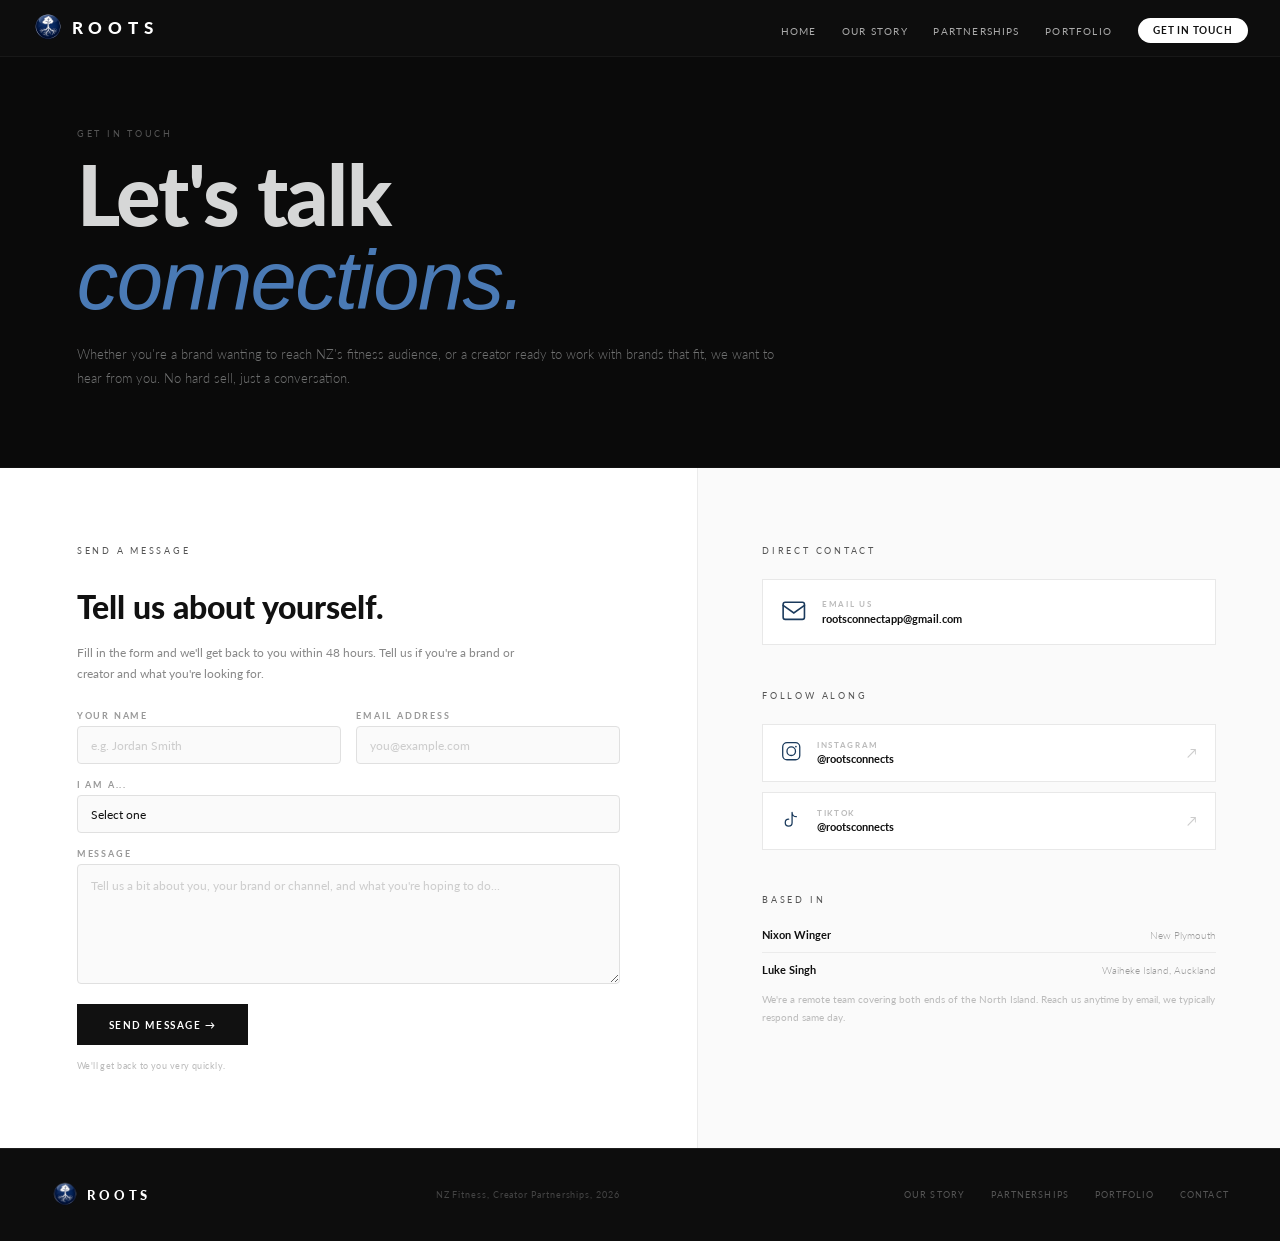
==== commit 65e55275: "Update contact.html" ====
--- a/contact.html
+++ b/contact.html
@@ -50,7 +50,7 @@
       <h2>Tell us about yourself.</h2>
       <p class="contact-form-sub">Fill in the form and we'll get back to you within 48 hours. Tell us if you're a brand or creator and what you're looking for.</p>
 
-      <form action="https://formspree.io/f/YOUR_FORM_ID" method="POST" class="contact-form">
+      <form action="https://formspree.io/f/mykovzqz" method="POST" class="contact-form">
         <div class="contact-field-row">
           <div class="contact-field">
             <label for="name">Your Name</label>
@@ -170,4 +170,4 @@
 
   <script src="rootsjava.js"></script>
 </body>
-</html>+</html>
--- a/rootstyle.css
+++ b/rootstyle.css
@@ -119,78 +119,145 @@
   transition: transform 0.3s, opacity 0.3s;
 }
 .nav-toggle.open span:nth-child(1) { transform: translateY(7px) rotate(45deg); }
-.nav-toggle.open span:nth-child(2) {   }
+.nav-toggle.open span:nth-child(2) { opacity: 0; }
 .nav-toggle.open span:nth-child(3) { transform: translateY(-7px) rotate(-45deg); }
 
 /* ── HERO ── */
 .titlescreen {
   background-image: url(homepage1.jpg);
-  background-size: 150%;
-  background-position: 100% 100%;
+  background-size: cover;
+  background-position: center;
   background-attachment: fixed;
   min-height: 100vh;
   display: flex;
   align-items: center;
   justify-content: flex-start;
+  position: relative;
   animation: ripple 60s ease-in-out infinite alternate;
-  position: relative;
 }
 .titlescreen::after {
   content: '';
   position: absolute;
   inset: 0;
-  background: linear-gradient(to right, rgba(0,0,0,0.55) 0%, rgba(0,0,0,0.1) 70%, transparent 100%);
+  background: linear-gradient(to right, rgba(0,0,0,0.7) 0%, rgba(0,0,0,0.3) 60%, transparent 100%);
+  pointer-events: none;
 }
 @keyframes ripple {
-  0%   { background-position: 100% 100%; background-size: 150%; }
-  100% { background-position: 0% 0%;   background-size: 130%; }
-}
-.titlescreentext {
+  0%   { background-position: 80% 50%; background-size: 110%; }
+  100% { background-position: 20% 50%; background-size: 120%; }
+}
+
+.titlescreen-left {
   position: relative;
   z-index: 2;
-  margin-left: 6vw;
-  color: #e8e8e8;
-  display: flex;
-  flex-direction: column;
-  gap: 1vw;
-}
+  display: flex;
+  flex-direction: column;
+  justify-content: center;
+  padding: 0 6vw;
+  gap: 1.8vw;
+  max-width: 65vw;
+}
+
 .eyebrow {
-  font-size: 0.85vw;
-  letter-spacing: 0.3em;
-  text-transform: uppercase;
-  color: #aaa;
-  margin: 0;
-}
-.titlescreentext h1 {
+  font-size: 0.72vw;
+  letter-spacing: 0.35em;
+  text-transform: uppercase;
+  color: rgba(255,255,255,0.4);
+  margin: 0;
+}
+
+.titlescreentext h1,
+.titlescreen-left h1 {
   font-size: 9vw;
   font-weight: 900;
-  letter-spacing: 0.05em;
-  line-height: 1;
+  letter-spacing: -0.01em;
+  line-height: 0.95;
   margin: 0;
   color: #fff;
 }
+
 .tagline {
-  font-size: 1.5vw;
+  font-size: 1.15vw;
   font-weight: 300;
-  color: #ccc;
-  margin: 0;
-  max-width: 500px;
-}
+  color: rgba(255,255,255,0.6);
+  margin: 0;
+  line-height: 1.7;
+}
+
+.hero-btns {
+  display: flex;
+  align-items: center;
+  gap: 1.5vw;
+  flex-wrap: wrap;
+}
+
 .hero-btn {
   display: inline-block;
-  margin-top: 0.5vw;
   padding: 0.9vw 2.2vw;
   background: #fff;
   color: #111;
-  font-size: 0.85vw;
+  font-size: 0.78vw;
   font-weight: 700;
   letter-spacing: 0.12em;
   text-transform: uppercase;
   border-radius: 100px;
-  transition: background 0.2s, color 0.2s;
-  width: fit-content;
+  transition: background 0.2s;
+  white-space: nowrap;
 }
 .hero-btn:hover { background: #ddd; opacity: 1; }
+
+.hero-btn-ghost {
+  display: inline-block;
+  font-size: 0.78vw;
+  font-weight: 700;
+  letter-spacing: 0.12em;
+  text-transform: uppercase;
+  color: rgba(255,255,255,0.6);
+  border-bottom: 1px solid rgba(255,255,255,0.2);
+  padding-bottom: 0.15vw;
+  transition: color 0.2s, border-color 0.2s;
+  white-space: nowrap;
+}
+.hero-btn-ghost:hover { color: #fff; border-color: #fff; opacity: 1; }
+
+.hero-stat-block {
+  display: flex;
+  flex-direction: column;
+  gap: 0.3vw;
+  padding-bottom: 2vw;
+  border-bottom: 1px solid rgba(255,255,255,0.08);
+}
+.hero-stat-block:last-child { border-bottom: none; padding-bottom: 0; }
+
+.hero-stat-num {
+  font-size: 3.5vw;
+  font-weight: 900;
+  color: #fff;
+  line-height: 1;
+  letter-spacing: -0.02em;
+}
+
+.hero-stat-label {
+  font-size: 0.72vw;
+  color: rgba(255,255,255,0.35);
+  letter-spacing: 0.1em;
+  text-transform: uppercase;
+}
+
+.scroll-hint {
+  position: absolute;
+  bottom: 2.5vw;
+  left: 50%;
+  transform: translateX(-50%);
+  font-size: 0.72vw;
+  letter-spacing: 0.25em;
+  text-transform: uppercase;
+  color: rgba(255,255,255,0.25);
+  z-index: 2;
+  text-decoration: none;
+  transition: color 0.2s;
+}
+.scroll-hint:hover { color: rgba(255,255,255,0.6); opacity: 1; }
 
 /* ── ROOTS / CARDS SECTION ── */
 .background {
@@ -203,7 +270,6 @@
   padding-bottom: 6vw;
   min-height: 80vh;
   background-color: #fff;
-  box-shadow: 0px 0px 10px black;
 }
 .items-row {
   display: flex;
@@ -530,20 +596,20 @@
   .titlescreen {
     background-attachment: scroll;
     min-height: 100svh;
+    justify-content: flex-start;
   }
-  .titlescreentext {
-    margin-left: 24px;
-    margin-right: 24px;
-    gap: 12px;
+  .titlescreen-left {
+    padding: 0 24px;
+    max-width: 100%;
+    gap: 16px;
   }
-  .eyebrow { font-size: 11px; }
-  .titlescreentext h1 { font-size: 18vw; }
-  .tagline { font-size: 16px; max-width: 100%; }
-  .hero-btn {
-    font-size: 12px;
-    padding: 14px 28px;
-    margin-top: 8px;
-  }
+  .eyebrow { font-size: 10px; }
+  .titlescreen-left h1 { font-size: 20vw; }
+  .tagline { font-size: 15px; }
+  .hero-btn { font-size: 12px; padding: 13px 24px; }
+  .hero-btn-ghost { font-size: 12px; }
+  .hero-btns { gap: 16px; }
+  .scroll-hint { display: none; }
 
   /* ROOTS / CARDS */
   .background {
@@ -634,13 +700,7 @@
 }
 
 /* ── FOOTER FIX ── */
-body {
-  display: flex;
-  flex-direction: column;
-  min-height: 100vh;
-}
 footer {
-  margin-top: auto;
   position: relative;
   z-index: 1;
 }
@@ -942,11 +1002,16 @@
   display: grid;
   grid-template-columns: 10vw 1px 1fr;
   gap: 0 3vw;
-  align-items: stretch; 
+  align-items: stretch;
+  opacity: 0;
   transform: translateX(-20px);
   transition: opacity 0.7s ease, transform 0.7s ease;
 }
 
+.timeline-item.visible {
+  opacity: 1;
+  transform: translateX(0);
+}
 
 .timeline-year {
   font-size: 2.2vw;
@@ -1130,17 +1195,6 @@
   font-weight: 300;
   color: rgba(214,215,215,0.5);
   line-height: 1.8;
-}
-
-.reveal {
-  opacity: 0;
-  transform: translateX(-40px);
-  transition: opacity 0.4s ease, transform 0.4s ease;
-}
-
-.reveal.visible {
-  opacity: 1;
-  transform: translateX(0);
 }
 
 /* ── STORY PAGE MOBILE ── */
@@ -1798,3 +1852,1080 @@
 @media (max-width: 480px) {
   .pship-cards-grid { grid-template-columns: 1fr; }
 }
+
+/* =============================================
+   PORTFOLIO PAGE
+   ============================================= */
+
+/* ── HERO ── */
+.port-hero {
+  min-height: 100vh;
+  background: #0a0a0a;
+  display: flex;
+  flex-direction: column;
+  justify-content: flex-end;
+  padding: 6vw;
+  position: relative;
+  overflow: hidden;
+}
+
+.port-hero-bg-text {
+  position: absolute;
+  bottom: -4vw;
+  right: -2vw;
+  font-size: 28vw;
+  font-weight: 900;
+  color: transparent;
+  -webkit-text-stroke: 1px rgba(255,255,255,0.03);
+  line-height: 1;
+  pointer-events: none;
+  user-select: none;
+  letter-spacing: -0.04em;
+}
+
+.port-hero-content {
+  position: relative;
+  z-index: 2;
+  max-width: 70vw;
+}
+
+.port-hero-content h1 {
+  font-size: 8vw;
+  font-weight: 900;
+  color: #d6d7d7;
+  line-height: 1;
+  margin: 1vw 0 2vw;
+  letter-spacing: -0.02em;
+}
+
+.port-hero-content h1 em {
+  font-style: italic;
+  font-weight: 300;
+  color: #4a7ab5;
+}
+
+.port-hero-sub {
+  font-size: 1.15vw;
+  font-weight: 300;
+  color: rgba(214,215,215,0.45);
+  line-height: 1.8;
+  max-width: 44vw;
+  margin: 0;
+}
+
+/* ── HONEST SECTION ── */
+.port-honest {
+  background: #fff;
+  display: grid;
+  grid-template-columns: 1fr 1fr;
+  gap: 0;
+  border-bottom: 1px solid #ebebeb;
+}
+
+.port-honest-left {
+  padding: 7vw 5vw;
+  border-right: 1px solid #ebebeb;
+}
+
+.port-honest-left h2 {
+  font-size: 3vw;
+  font-weight: 900;
+  color: #111;
+  line-height: 1.1;
+  margin: 1vw 0 0;
+}
+
+.port-honest-right {
+  padding: 7vw 5vw;
+  display: flex;
+  flex-direction: column;
+  justify-content: center;
+  gap: 1.4vw;
+}
+
+.port-honest-right p {
+  font-size: 1.05vw;
+  color: #666;
+  line-height: 1.8;
+  margin: 0;
+}
+
+.port-honest-right em {
+  font-style: italic;
+  color: #111;
+}
+
+/* ── CASE STUDIES ── */
+.port-cases {
+  background: #f7f7f5;
+  padding: 7vw 5vw;
+}
+
+.port-cases-header {
+  margin-bottom: 4vw;
+  max-width: 50vw;
+}
+
+.port-cases-header h2 {
+  font-size: 3.5vw;
+  font-weight: 900;
+  color: #111;
+  line-height: 1.1;
+  margin: 1vw 0 1.2vw;
+}
+
+.port-cases-header p {
+  font-size: 1vw;
+  color: #888;
+  line-height: 1.7;
+  margin: 0;
+}
+
+.port-grid {
+  display: grid;
+  grid-template-columns: repeat(3, 1fr);
+  gap: 1.5vw;
+}
+
+.port-card {
+  background: #fff;
+  border: 1px solid #e0e0e0;
+  transition: transform 0.3s ease, box-shadow 0.3s ease;
+  min-height: 50vh;
+  display: flex;
+  flex-direction: column;
+}
+
+.port-card:hover {
+  transform: translateY(-0.4vw);
+  box-shadow: 0 12px 40px rgba(0,0,0,0.08);
+}
+
+.port-card--locked {
+  position: relative;
+  overflow: hidden;
+}
+
+/* animated shimmer on locked cards */
+.port-card--locked::before {
+  content: '';
+  position: absolute;
+  inset: 0;
+  background: repeating-linear-gradient(
+    -45deg,
+    transparent,
+    transparent 12px,
+    rgba(0,0,0,0.015) 12px,
+    rgba(0,0,0,0.015) 24px
+  );
+  pointer-events: none;
+}
+
+.port-card-inner {
+  padding: 2.5vw;
+  display: flex;
+  flex-direction: column;
+  gap: 1.2vw;
+  flex: 1;
+}
+
+.port-lock-icon {
+  font-size: 2vw;
+  color: #ccc;
+  line-height: 1;
+}
+
+.port-card-tag {
+  font-size: 0.68vw;
+  font-weight: 700;
+  letter-spacing: 0.2em;
+  text-transform: uppercase;
+  color: #1a3a5c;
+  opacity: 0.6;
+}
+
+.port-card h3 {
+  font-size: 1.6vw;
+  font-weight: 900;
+  color: #ccc;
+  line-height: 1.15;
+  margin: 0;
+}
+
+.port-card p {
+  font-size: 0.9vw;
+  color: #aaa;
+  line-height: 1.7;
+  margin: 0;
+  flex: 1;
+}
+
+.port-card-cta {
+  display: inline-block;
+  font-size: 0.78vw;
+  font-weight: 700;
+  letter-spacing: 0.1em;
+  text-transform: uppercase;
+  color: #1a3a5c;
+  border-bottom: 1px solid #c8d8e8;
+  padding-bottom: 0.2vw;
+  width: fit-content;
+  margin-top: auto;
+  transition: border-color 0.2s, color 0.2s;
+}
+
+.port-card-cta:hover { border-color: #1a3a5c; opacity: 1; }
+
+/* ── STATEMENT ROW ── */
+.port-statement {
+  background: #0a0a0a;
+  display: grid;
+  grid-template-columns: auto 1fr;
+  align-items: center;
+  gap: 5vw;
+  padding: 6vw 5vw;
+  border-top: 1px solid #111;
+}
+
+.port-statement-num {
+  font-size: 18vw;
+  font-weight: 900;
+  color: transparent;
+  -webkit-text-stroke: 1px rgba(255,255,255,0.15);
+  line-height: 1;
+  letter-spacing: -0.04em;
+  flex-shrink: 0;
+}
+
+.port-statement-text {
+  display: flex;
+  flex-direction: column;
+  gap: 1.2vw;
+}
+
+.port-statement-text h3 {
+  font-size: 2.5vw;
+  font-weight: 900;
+  color: #d6d7d7;
+  margin: 0;
+  line-height: 1.1;
+}
+
+.port-statement-text p {
+  font-size: 1vw;
+  font-weight: 300;
+  color: rgba(214,215,215,0.45);
+  line-height: 1.8;
+  margin: 0;
+  max-width: 38vw;
+}
+
+.port-statement-link {
+  display: inline-block;
+  font-size: 0.8vw;
+  font-weight: 700;
+  letter-spacing: 0.12em;
+  text-transform: uppercase;
+  color: #fff;
+  border-bottom: 1px solid #333;
+  padding-bottom: 0.2vw;
+  width: fit-content;
+  transition: border-color 0.2s;
+}
+
+.port-statement-link:hover { border-color: #fff; opacity: 1; }
+
+/* ── REVEAL ANIMATION ── */
+.reveal {
+  opacity: 0;
+  transform: translateY(28px);
+  transition: opacity 0.75s ease, transform 0.75s ease;
+}
+
+.reveal.visible {
+  opacity: 1;
+  transform: translateY(0);
+}
+
+/* ── PORTFOLIO MOBILE ── */
+@media (max-width: 768px) {
+  .port-hero { padding: 30px 24px 48px; min-height: 100svh; }
+  .port-hero-bg-text { font-size: 50vw; bottom: -2vw; }
+  .port-hero-content { max-width: 100%; }
+  .port-hero-content h1 { font-size: 16vw; margin: 14px 0 20px; }
+  .port-hero-sub { font-size: 14px; max-width: 100%; }
+
+  .port-honest { grid-template-columns: 1fr; }
+  .port-honest-left { padding: 40px 24px; border-right: none; border-bottom: 1px solid #ebebeb; }
+  .port-honest-left h2 { font-size: 7vw; }
+  .port-honest-right { padding: 36px 24px; gap: 16px; }
+  .port-honest-right p { font-size: 14px; }
+
+  .port-cases { padding: 40px 24px; }
+  .port-cases-header { max-width: 100%; margin-bottom: 28px; }
+  .port-cases-header h2 { font-size: 8vw; }
+  .port-cases-header p { font-size: 13px; }
+  .port-grid { grid-template-columns: 1fr; gap: 12px; }
+  .port-card { min-height: unset; }
+  .port-card-inner { padding: 24px 20px; gap: 12px; }
+  .port-lock-icon { font-size: 24px; }
+  .port-card-tag { font-size: 9px; }
+  .port-card h3 { font-size: 5.5vw; }
+  .port-card p { font-size: 13px; }
+  .port-card-cta { font-size: 11px; }
+
+  .port-statement { grid-template-columns: 1fr; gap: 0; padding: 40px 24px; }
+  .port-statement-num { font-size: 35vw; line-height: 0.9; margin-bottom: 20px; }
+  .port-statement-text h3 { font-size: 6.5vw; }
+  .port-statement-text p { font-size: 14px; max-width: 100%; }
+  .port-statement-link { font-size: 12px; }
+}
+
+/* =============================================
+   TIME CAPSULE
+   ============================================= */
+.timecapsule {
+  background: #0d0d0d;
+  display: grid;
+  grid-template-columns: 1fr 1fr;
+  border-top: 1px solid #1a1a1a;
+}
+
+.tc-left {
+  padding: 6vw 5vw;
+  border-right: 1px solid #1a1a1a;
+  display: flex;
+  flex-direction: column;
+  gap: 1.5vw;
+  justify-content: center;
+}
+
+.tc-left h2 {
+  font-size: 3vw;
+  font-weight: 900;
+  color: #d6d7d7;
+  margin: 0.5vw 0 0;
+  line-height: 1.1;
+}
+
+.tc-sub {
+  font-size: 1vw;
+  font-weight: 300;
+  color: rgba(214,215,215,0.45);
+  line-height: 1.8;
+  margin: 0;
+  max-width: 34vw;
+}
+
+.tc-date-row {
+  display: flex;
+  align-items: baseline;
+  gap: 1vw;
+  padding: 0.8vw 0;
+  border-bottom: 1px solid #1a1a1a;
+}
+
+.tc-date-label {
+  font-size: 0.68vw;
+  letter-spacing: 0.25em;
+  text-transform: uppercase;
+  color: #444;
+  width: 5vw;
+  flex-shrink: 0;
+}
+
+.tc-date-val {
+  font-size: 0.95vw;
+  font-weight: 700;
+  color: #d6d7d7;
+}
+
+.tc-locked-val {
+  color: #333 !important;
+  font-style: italic;
+  font-weight: 300 !important;
+}
+
+.tc-opened-val {
+  color: #4a7ab5 !important;
+}
+
+.tc-elapsed {
+  display: flex;
+  flex-direction: column;
+  gap: 0.3vw;
+  margin-top: 0.5vw;
+}
+
+.tc-elapsed-label {
+  font-size: 0.68vw;
+  letter-spacing: 0.25em;
+  text-transform: uppercase;
+  color: #444;
+}
+
+.tc-elapsed-num {
+  font-size: 4vw;
+  font-weight: 900;
+  color: #1e1e1e;
+  line-height: 1;
+  -webkit-text-stroke: 1px #2a2a2a;
+  letter-spacing: -0.02em;
+  transition: color 0.8s ease, -webkit-text-stroke 0.8s ease;
+}
+
+.tc-elapsed-num.unlocked {
+  color: #1a3a5c;
+  -webkit-text-stroke: 1px #1a3a5c;
+}
+
+/* ── ENVELOPE ── */
+.tc-right {
+  padding: 6vw 5vw;
+  display: flex;
+  flex-direction: column;
+  justify-content: center;
+  gap: 2.5vw;
+}
+
+.tc-envelope {
+  position: relative;
+  background: #111;
+  border: 1px solid #222;
+  overflow: hidden;
+  transition: border-color 0.5s ease;
+}
+
+.tc-envelope.open {
+  border-color: #1a3a5c;
+}
+
+.tc-envelope-flap {
+  width: 100%;
+  height: 3vw;
+  background: #161616;
+  border-bottom: 1px solid #222;
+  position: relative;
+  transition: background 0.5s;
+}
+
+.tc-envelope-flap::after {
+  content: '';
+  position: absolute;
+  bottom: -1.5vw;
+  left: 50%;
+  transform: translateX(-50%);
+  width: 0;
+  height: 0;
+  border-left: 3vw solid transparent;
+  border-right: 3vw solid transparent;
+  border-top: 1.5vw solid #161616;
+  transition: border-top-color 0.5s;
+}
+
+.tc-envelope.open .tc-envelope-flap { background: #1a3a5c; }
+.tc-envelope.open .tc-envelope-flap::after { border-top-color: #1a3a5c; }
+
+.tc-envelope-body {
+  padding: 3vw 2.5vw 2.5vw;
+  display: flex;
+  flex-direction: column;
+  gap: 1.2vw;
+}
+
+.tc-lock {
+  color: #2a2a2a;
+  width: 2.5vw;
+  transition: color 0.5s ease;
+}
+
+.tc-lock svg { width: 100%; height: auto; }
+.tc-envelope.open .tc-lock { color: #4a7ab5; }
+
+.tc-message {
+  font-size: 1vw;
+  font-style: italic;
+  font-weight: 300;
+  color: #2a2a2a;
+  line-height: 1.7;
+  margin: 0;
+  transition: color 0.8s ease;
+  filter: blur(4px);
+}
+
+.tc-envelope.open .tc-message {
+  color: rgba(214,215,215,0.7);
+  filter: blur(0);
+}
+
+.tc-sig {
+  font-size: 0.75vw;
+  letter-spacing: 0.2em;
+  text-transform: uppercase;
+  color: #1e1e1e;
+  transition: color 0.8s ease;
+}
+
+.tc-envelope.open .tc-sig { color: #444; }
+
+/* ── OPEN BUTTON ── */
+.tc-open-row {
+  display: flex;
+  flex-direction: column;
+  gap: 0.6vw;
+}
+
+.tc-open-btn {
+  background: none;
+  border: 1px solid #1e1e1e;
+  color: #444;
+  font-family: "Lato", sans-serif;
+  font-size: 0.8vw;
+  font-weight: 700;
+  letter-spacing: 0.12em;
+  text-transform: uppercase;
+  padding: 1.1vw 2vw;
+  cursor: pointer;
+  transition: border-color 0.2s, color 0.2s, background 0.2s;
+  width: fit-content;
+}
+
+.tc-open-btn:hover {
+  border-color: #1a3a5c;
+  color: #fff;
+  background: #1a3a5c;
+}
+
+.tc-open-btn.opened {
+  border-color: #1a3a5c;
+  color: #4a7ab5;
+  cursor: default;
+}
+
+.tc-open-btn.opened:hover {
+  background: none;
+  color: #4a7ab5;
+}
+
+.tc-open-note {
+  font-size: 0.68vw;
+  color: #2a2a2a;
+  margin: 0;
+  letter-spacing: 0.05em;
+}
+
+/* ── MOBILE ── */
+@media (max-width: 768px) {
+  .timecapsule { grid-template-columns: 1fr; }
+  .tc-left { padding: 40px 24px; border-right: none; border-bottom: 1px solid #1a1a1a; gap: 16px; }
+  .tc-left h2 { font-size: 7.5vw; }
+  .tc-sub { font-size: 14px; max-width: 100%; }
+  .tc-date-label { font-size: 9px; width: 60px; }
+  .tc-date-val { font-size: 13px; }
+  .tc-elapsed-label { font-size: 9px; }
+  .tc-elapsed-num { font-size: 14vw; }
+  .tc-right { padding: 36px 24px; gap: 24px; }
+  .tc-envelope-flap { height: 32px; }
+  .tc-envelope-flap::after { bottom: -14px; border-left-width: 8vw; border-right-width: 8vw; border-top-width: 14px; }
+  .tc-envelope-body { padding: 24px 20px 20px; gap: 14px; }
+  .tc-lock { width: 28px; }
+  .tc-message { font-size: 14px; }
+  .tc-sig { font-size: 10px; }
+  .tc-open-btn { font-size: 12px; padding: 14px 20px; }
+  .tc-open-note { font-size: 10px; }
+}
+
+/* =============================================
+   GLASS CASE — FIRST PARTNERSHIP
+   ============================================= */
+.glass-case-section {
+  background: #0a0a0a;
+  padding: 8vw 5vw;
+  border-top: 1px solid #111;
+  border-bottom: 1px solid #111;
+}
+
+.glass-case-label {
+  margin-bottom: 3vw;
+}
+
+.glass-case-wrap {
+  display: flex;
+  flex-direction: column;
+  align-items: center;
+  gap: 2.5vw;
+}
+
+/* The glass case itself */
+.glass-case {
+  position: relative;
+  width: 38vw;
+  height: 22vw;
+  border: 1px solid rgba(255,255,255,0.1);
+  border-radius: 4px;
+  background: linear-gradient(
+    135deg,
+    rgba(255,255,255,0.04) 0%,
+    rgba(255,255,255,0.01) 40%,
+    rgba(255,255,255,0.06) 100%
+  );
+  backdrop-filter: blur(2px);
+  box-shadow:
+    inset 0 1px 0 rgba(255,255,255,0.08),
+    inset 0 -1px 0 rgba(0,0,0,0.4),
+    0 30px 80px rgba(0,0,0,0.6),
+    0 0 0 1px rgba(255,255,255,0.03);
+  display: flex;
+  align-items: center;
+  justify-content: center;
+  overflow: hidden;
+}
+
+/* glass glare streak */
+.glass-glare {
+  position: absolute;
+  top: -20%;
+  left: -10%;
+  width: 45%;
+  height: 160%;
+  background: linear-gradient(
+    105deg,
+    transparent 0%,
+    rgba(255,255,255,0.04) 40%,
+    rgba(255,255,255,0.07) 50%,
+    rgba(255,255,255,0.02) 60%,
+    transparent 100%
+  );
+  pointer-events: none;
+  transform: skewX(-10deg);
+}
+
+/* subtle reflection at bottom */
+.glass-case::after {
+  content: '';
+  position: absolute;
+  bottom: 0;
+  left: 0;
+  right: 0;
+  height: 35%;
+  background: linear-gradient(to top, rgba(255,255,255,0.025), transparent);
+  pointer-events: none;
+}
+
+/* corner accents — like a display case frame */
+.glass-case::before {
+  content: '';
+  position: absolute;
+  inset: 6px;
+  border: 1px solid rgba(255,255,255,0.04);
+  border-radius: 2px;
+  pointer-events: none;
+}
+
+.glass-case-content {
+  position: relative;
+  z-index: 2;
+  display: flex;
+  flex-direction: column;
+  align-items: center;
+  gap: 1.2vw;
+  text-align: center;
+  /* blur the contents — fogged glass effect */
+  filter: blur(2.5px);
+  opacity: 0.35;
+}
+
+.glass-lock-icon {
+  width: 2.2vw;
+  color: #d6d7d7;
+}
+
+.glass-lock-icon svg { width: 100%; height: auto; }
+
+.glass-case-title {
+  font-size: 1.4vw;
+  font-weight: 900;
+  color: #d6d7d7;
+  letter-spacing: 0.1em;
+  text-transform: uppercase;
+}
+
+.glass-case-sub {
+  font-size: 0.8vw;
+  color: rgba(214,215,215,0.6);
+  letter-spacing: 0.15em;
+  text-transform: uppercase;
+  font-weight: 300;
+}
+
+.glass-case-note {
+  font-size: 0.85vw;
+  font-weight: 300;
+  color: #333;
+  text-align: center;
+  margin: 0;
+  max-width: 30vw;
+  line-height: 1.7;
+  letter-spacing: 0.02em;
+}
+
+@media (max-width: 768px) {
+  .glass-case-section { padding: 50px 24px; }
+  .glass-case-label { margin-bottom: 24px; }
+  .glass-case { width: 80vw; height: 48vw; }
+  .glass-lock-icon { width: 6vw; }
+  .glass-case-title { font-size: 4vw; }
+  .glass-case-sub { font-size: 2.5vw; }
+  .glass-case-note { font-size: 13px; max-width: 80vw; }
+  .glass-case-wrap { gap: 24px; }
+}
+
+/* =============================================
+   CONTACT PAGE
+   ============================================= */
+
+/* ── HERO ── */
+.contact-hero {
+  min-height: 52vh;
+  background: #0a0a0a;
+  display: flex;
+  align-items: flex-end;
+  padding: 6vw;
+  border-bottom: 1px solid #111;
+}
+
+.contact-hero-content {
+  max-width: 55vw;
+}
+
+.contact-hero-content h1 {
+  font-size: 6.5vw;
+  font-weight: 900;
+  color: #d6d7d7;
+  line-height: 1;
+  margin: 1vw 0 1.5vw;
+  letter-spacing: -0.02em;
+}
+
+.contact-hero-content h1 em {
+  font-style: italic;
+  font-weight: 300;
+  color: #4a7ab5;
+}
+
+.contact-hero-content p {
+  font-size: 1.05vw;
+  font-weight: 300;
+  color: rgba(214,215,215,0.5);
+  line-height: 1.8;
+  margin: 0;
+}
+
+/* ── MAIN GRID ── */
+.contact-grid {
+  display: grid;
+  grid-template-columns: 1.2fr 1fr;
+  background: #fff;
+  min-height: 70vh;
+}
+
+/* ── FORM SIDE ── */
+.contact-form-side {
+  padding: 6vw;
+  border-right: 1px solid #ebebeb;
+  display: flex;
+  flex-direction: column;
+  gap: 1.5vw;
+}
+
+.contact-form-side h2 {
+  font-size: 2.5vw;
+  font-weight: 900;
+  color: #111;
+  margin: 0.5vw 0 0;
+  line-height: 1.1;
+}
+
+.contact-form-sub {
+  font-size: 0.95vw;
+  color: #888;
+  line-height: 1.7;
+  margin: 0;
+  max-width: 36vw;
+}
+
+.contact-form {
+  display: flex;
+  flex-direction: column;
+  gap: 1.2vw;
+  margin-top: 0.5vw;
+}
+
+.contact-field-row {
+  display: grid;
+  grid-template-columns: 1fr 1fr;
+  gap: 1.2vw;
+}
+
+.contact-field {
+  display: flex;
+  flex-direction: column;
+  gap: 0.4vw;
+}
+
+.contact-field label {
+  font-size: 0.7vw;
+  font-weight: 700;
+  letter-spacing: 0.2em;
+  text-transform: uppercase;
+  color: #999;
+}
+
+.contact-field input,
+.contact-field select,
+.contact-field textarea {
+  font-family: "Lato", sans-serif;
+  font-size: 0.95vw;
+  font-weight: 400;
+  color: #111;
+  background: #fafafa;
+  border: 1px solid #e0e0e0;
+  border-radius: 4px;
+  padding: 0.8vw 1vw;
+  outline: none;
+  transition: border-color 0.2s, background 0.2s;
+  width: 100%;
+  box-sizing: border-box;
+  appearance: none;
+  -webkit-appearance: none;
+}
+
+.contact-field input::placeholder,
+.contact-field textarea::placeholder { color: #ccc; }
+
+.contact-field input:focus,
+.contact-field select:focus,
+.contact-field textarea:focus {
+  border-color: #1a3a5c;
+  background: #fff;
+}
+
+.contact-field textarea { resize: vertical; line-height: 1.6; }
+
+.contact-submit {
+  display: inline-block;
+  background: #111;
+  color: #fff;
+  font-family: "Lato", sans-serif;
+  font-size: 0.8vw;
+  font-weight: 700;
+  letter-spacing: 0.15em;
+  text-transform: uppercase;
+  padding: 1.1vw 2.5vw;
+  border: none;
+  cursor: pointer;
+  width: fit-content;
+  transition: background 0.2s;
+  margin-top: 0.4vw;
+}
+
+.contact-submit:hover { background: #1a3a5c; }
+
+.contact-form-note {
+  font-size: 0.7vw;
+  color: #bbb;
+  margin: 0;
+  letter-spacing: 0.05em;
+}
+
+/* ── INFO SIDE ── */
+.contact-info-side {
+  padding: 6vw 5vw;
+  display: flex;
+  flex-direction: column;
+  gap: 3.5vw;
+  background: #fafafa;
+}
+
+.contact-info-block {
+  display: flex;
+  flex-direction: column;
+  gap: 1.2vw;
+}
+
+/* email link */
+.contact-direct-link {
+  display: flex;
+  align-items: center;
+  gap: 1.2vw;
+  padding: 1.4vw;
+  background: #fff;
+  border: 1px solid #e8e8e8;
+  transition: border-color 0.2s, box-shadow 0.2s;
+}
+
+.contact-direct-link:hover {
+  border-color: #1a3a5c;
+  box-shadow: 0 4px 20px rgba(0,0,0,0.06);
+  opacity: 1;
+}
+
+.contact-direct-icon {
+  width: 2vw;
+  color: #1a3a5c;
+  flex-shrink: 0;
+}
+
+.contact-direct-icon svg { width: 100%; height: auto; }
+
+.contact-direct-text {
+  display: flex;
+  flex-direction: column;
+  gap: 0.2vw;
+}
+
+.contact-direct-label {
+  font-size: 0.65vw;
+  font-weight: 700;
+  letter-spacing: 0.2em;
+  text-transform: uppercase;
+  color: #bbb;
+}
+
+.contact-direct-val {
+  font-size: 0.88vw;
+  font-weight: 700;
+  color: #111;
+}
+
+/* social cards */
+.contact-socials {
+  display: flex;
+  flex-direction: column;
+  gap: 0.8vw;
+}
+
+.contact-social-card {
+  display: flex;
+  align-items: center;
+  gap: 1.2vw;
+  padding: 1.2vw 1.4vw;
+  background: #fff;
+  border: 1px solid #e8e8e8;
+  transition: border-color 0.2s, box-shadow 0.2s;
+}
+
+.contact-social-card:hover {
+  border-color: #1a3a5c;
+  box-shadow: 0 4px 20px rgba(0,0,0,0.06);
+  opacity: 1;
+}
+
+.contact-social-icon {
+  width: 1.6vw;
+  color: #1a3a5c;
+  flex-shrink: 0;
+}
+
+.contact-social-icon svg { width: 100%; height: auto; }
+
+.contact-social-text {
+  display: flex;
+  flex-direction: column;
+  gap: 0.15vw;
+  flex: 1;
+}
+
+.contact-social-platform {
+  font-size: 0.65vw;
+  font-weight: 700;
+  letter-spacing: 0.2em;
+  text-transform: uppercase;
+  color: #bbb;
+}
+
+.contact-social-handle {
+  font-size: 0.88vw;
+  font-weight: 700;
+  color: #111;
+}
+
+.contact-social-arrow {
+  font-size: 1vw;
+  color: #ccc;
+  transition: color 0.2s;
+}
+
+.contact-social-card:hover .contact-social-arrow { color: #1a3a5c; }
+
+/* based in block */
+.contact-based {
+  display: flex;
+  flex-direction: column;
+  gap: 0.8vw;
+}
+
+.contact-based-row {
+  display: flex;
+  justify-content: space-between;
+  align-items: baseline;
+  padding-bottom: 0.8vw;
+  border-bottom: 1px solid #ebebeb;
+}
+
+.contact-based-row:last-child { border-bottom: none; padding-bottom: 0; }
+
+.contact-based-name {
+  font-size: 0.88vw;
+  font-weight: 700;
+  color: #111;
+}
+
+.contact-based-loc {
+  font-size: 0.78vw;
+  color: #999;
+  font-weight: 300;
+}
+
+.contact-based-note {
+  font-size: 0.8vw;
+  color: #bbb;
+  line-height: 1.7;
+  margin: 0;
+}
+
+/* ── MOBILE ── */
+@media (max-width: 768px) {
+  .contact-hero { padding: 40px 24px 48px; min-height: 45vh; }
+  .contact-hero-content { max-width: 100%; }
+  .contact-hero-content h1 { font-size: 13vw; margin: 12px 0 16px; }
+  .contact-hero-content p { font-size: 14px; }
+
+  .contact-grid { grid-template-columns: 1fr; }
+
+  .contact-form-side { padding: 40px 24px; gap: 16px; border-right: none; border-bottom: 1px solid #ebebeb; }
+  .contact-form-side h2 { font-size: 7vw; }
+  .contact-form-sub { font-size: 14px; max-width: 100%; }
+  .contact-form { gap: 14px; }
+  .contact-field-row { grid-template-columns: 1fr; gap: 14px; }
+  .contact-field label { font-size: 10px; }
+  .contact-field input,
+  .contact-field select,
+  .contact-field textarea { font-size: 15px; padding: 12px 14px; }
+  .contact-submit { font-size: 12px; padding: 14px 28px; }
+  .contact-form-note { font-size: 11px; }
+
+  .contact-info-side { padding: 40px 24px; gap: 32px; }
+  .contact-direct-link { padding: 16px; gap: 14px; }
+  .contact-direct-icon { width: 22px; }
+  .contact-direct-label { font-size: 9px; }
+  .contact-direct-val { font-size: 13px; }
+  .contact-social-card { padding: 14px 16px; gap: 14px; }
+  .contact-social-icon { width: 18px; }
+  .contact-social-platform { font-size: 9px; }
+  .contact-social-handle { font-size: 13px; }
+  .contact-social-arrow { font-size: 14px; }
+  .contact-based-name { font-size: 13px; }
+  .contact-based-loc { font-size: 12px; }
+  .contact-based-note { font-size: 12px; }
+}
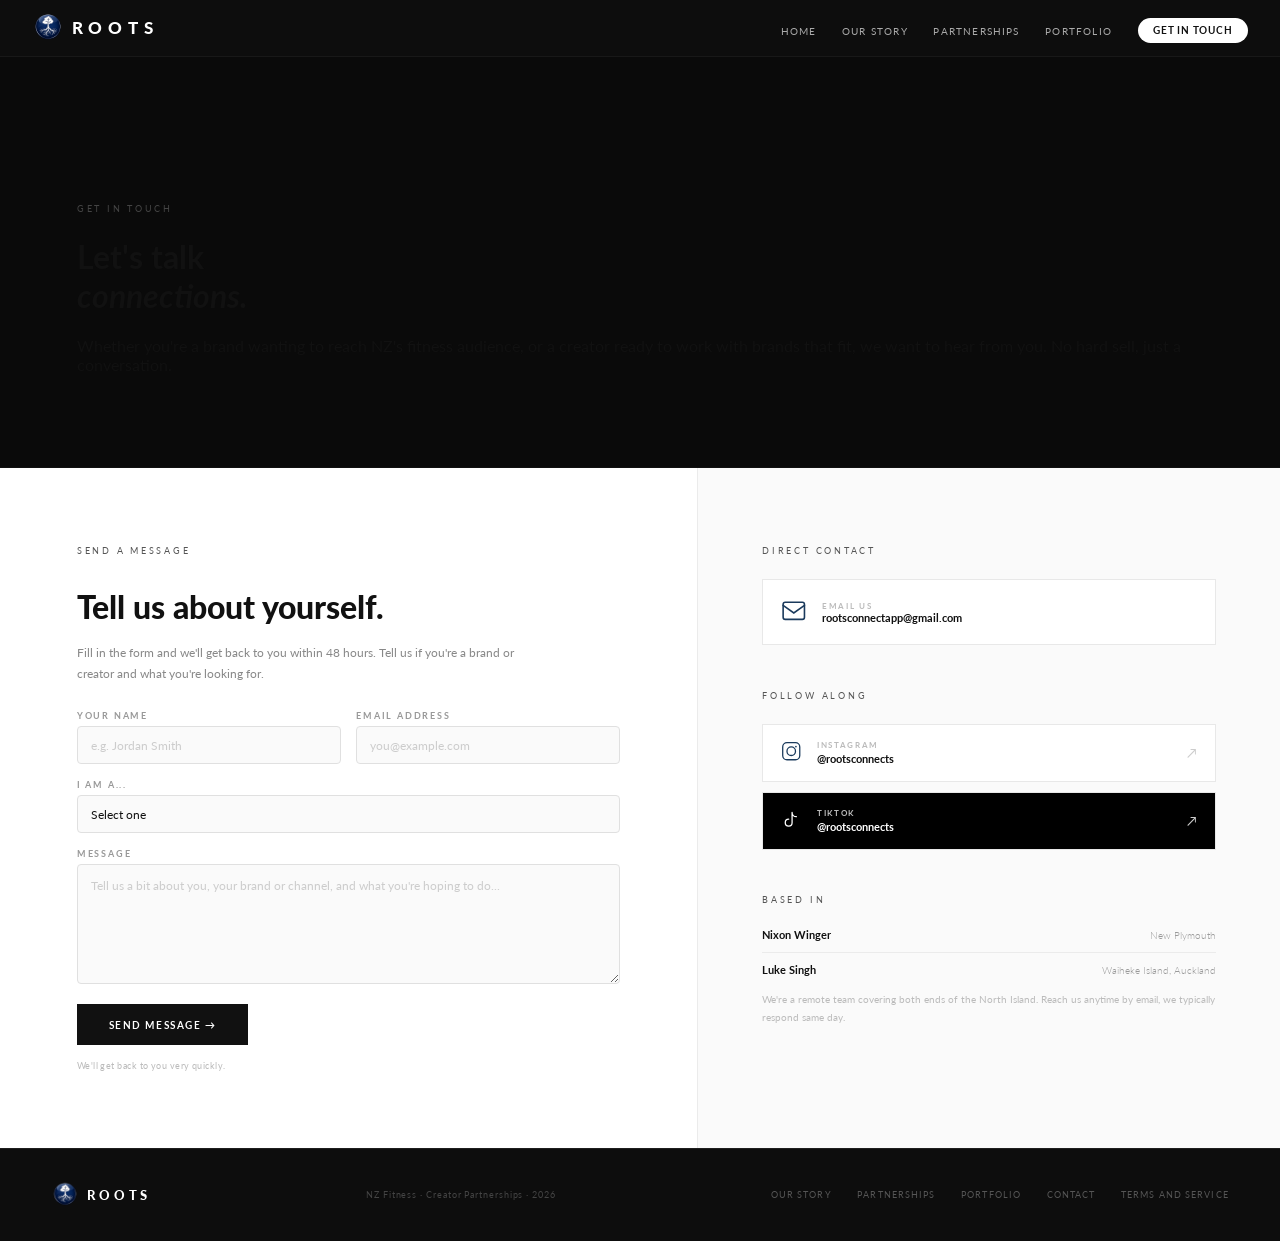
==== commit 204f29eb: "Update contact.html" ====
--- a/contact.html
+++ b/contact.html
@@ -32,24 +32,20 @@
     </div>
   </header>
 
-  <!-- HERO -->
   <div class="contact-hero">
-    <div class="contact-hero-content reveal">
-      <span class="section-label">Get in Touch</span>
+    <div class="reveal">
+      <span class="section-label" style="color:#444;">Get in Touch</span>
       <h1>Let's talk<br><em>connections.</em></h1>
       <p>Whether you're a brand wanting to reach NZ's fitness audience, or a creator ready to work with brands that fit, we want to hear from you. No hard sell, just a conversation.</p>
     </div>
   </div>
 
-  <!-- MAIN CONTACT GRID -->
   <div class="contact-grid">
 
-    <!-- FORM SIDE -->
     <div class="contact-form-side reveal">
       <span class="section-label">Send a Message</span>
       <h2>Tell us about yourself.</h2>
       <p class="contact-form-sub">Fill in the form and we'll get back to you within 48 hours. Tell us if you're a brand or creator and what you're looking for.</p>
-
       <form action="https://formspree.io/f/mykovzqz" method="POST" class="contact-form">
         <div class="contact-field-row">
           <div class="contact-field">
@@ -79,7 +75,6 @@
       </form>
     </div>
 
-    <!-- INFO SIDE -->
     <div class="contact-info-side reveal">
 
       <div class="contact-info-block">
@@ -91,9 +86,9 @@
               <path d="M2 7l10 7 10-7" stroke="currentColor" stroke-width="1.5" stroke-linecap="round"/>
             </svg>
           </div>
-          <div class="contact-direct-text">
-            <span class="contact-direct-label">Email us</span>
-            <span class="contact-direct-val">rootsconnectapp@gmail.com</span>
+          <div>
+            <div class="contact-direct-label">Email us</div>
+            <div class="contact-direct-val">rootsconnectapp@gmail.com</div>
           </div>
         </a>
       </div>
@@ -101,8 +96,7 @@
       <div class="contact-info-block">
         <span class="section-label">Follow Along</span>
         <div class="contact-socials">
-
-          <a href="https://www.instagram.com/rootsconnects" target="_blank" class="contact-social-card">
+          <a href="https://www.instagram.com/rootsconnects" target="_blank" class="contact-social-card" style="background-image:url(gradientinsta.jfif); background-size:cover;">
             <div class="contact-social-icon">
               <svg viewBox="0 0 24 24" fill="none" xmlns="http://www.w3.org/2000/svg">
                 <rect x="2" y="2" width="20" height="20" rx="5" stroke="currentColor" stroke-width="1.5"/>
@@ -116,24 +110,22 @@
             </div>
             <span class="contact-social-arrow">↗</span>
           </a>
-
-          <a href="https://www.tiktok.com/@rootsconnects" target="_blank" class="contact-social-card">
-            <div class="contact-social-icon">
+          <a href="https://www.tiktok.com/@rootsconnects" target="_blank" class="contact-social-card" style="background-color:black;">
+            <div class="contact-social-icon" style="color:white;">
               <svg viewBox="0 0 24 24" fill="none" xmlns="http://www.w3.org/2000/svg">
                 <path d="M9 12a4 4 0 1 0 4 4V4a5 5 0 0 0 5 5" stroke="currentColor" stroke-width="1.5" stroke-linecap="round" stroke-linejoin="round"/>
               </svg>
             </div>
             <div class="contact-social-text">
               <span class="contact-social-platform">TikTok</span>
-              <span class="contact-social-handle">@rootsconnects</span>
+              <span class="contact-social-handle" style="color:white;">@rootsconnects</span>
             </div>
             <span class="contact-social-arrow">↗</span>
           </a>
-
         </div>
       </div>
 
-      <div class="contact-info-block contact-based-block">
+      <div class="contact-info-block">
         <span class="section-label">Based In</span>
         <div class="contact-based">
           <div class="contact-based-row">
@@ -151,19 +143,19 @@
     </div>
   </div>
 
-  <!-- FOOTER -->
   <footer>
     <div class="footer-inner">
       <div class="footer-logo">
         <img src="logo.png" alt="Roots" class="footer-logo-img">
         <span>ROOTS</span>
       </div>
-      <div class="footer-tagline">NZ Fitness, Creator Partnerships, 2026</div>
+      <div class="footer-tagline">NZ Fitness · Creator Partnerships · 2026</div>
       <nav class="footer-nav">
         <a href="ourstory.html">Our Story</a>
         <a href="partnerships.html">Partnerships</a>
         <a href="portfolio.html">Portfolio</a>
         <a href="contact.html">Contact</a>
+		<a href="legal.html" target="_blank">Terms and Service</a>
       </nav>
     </div>
   </footer>
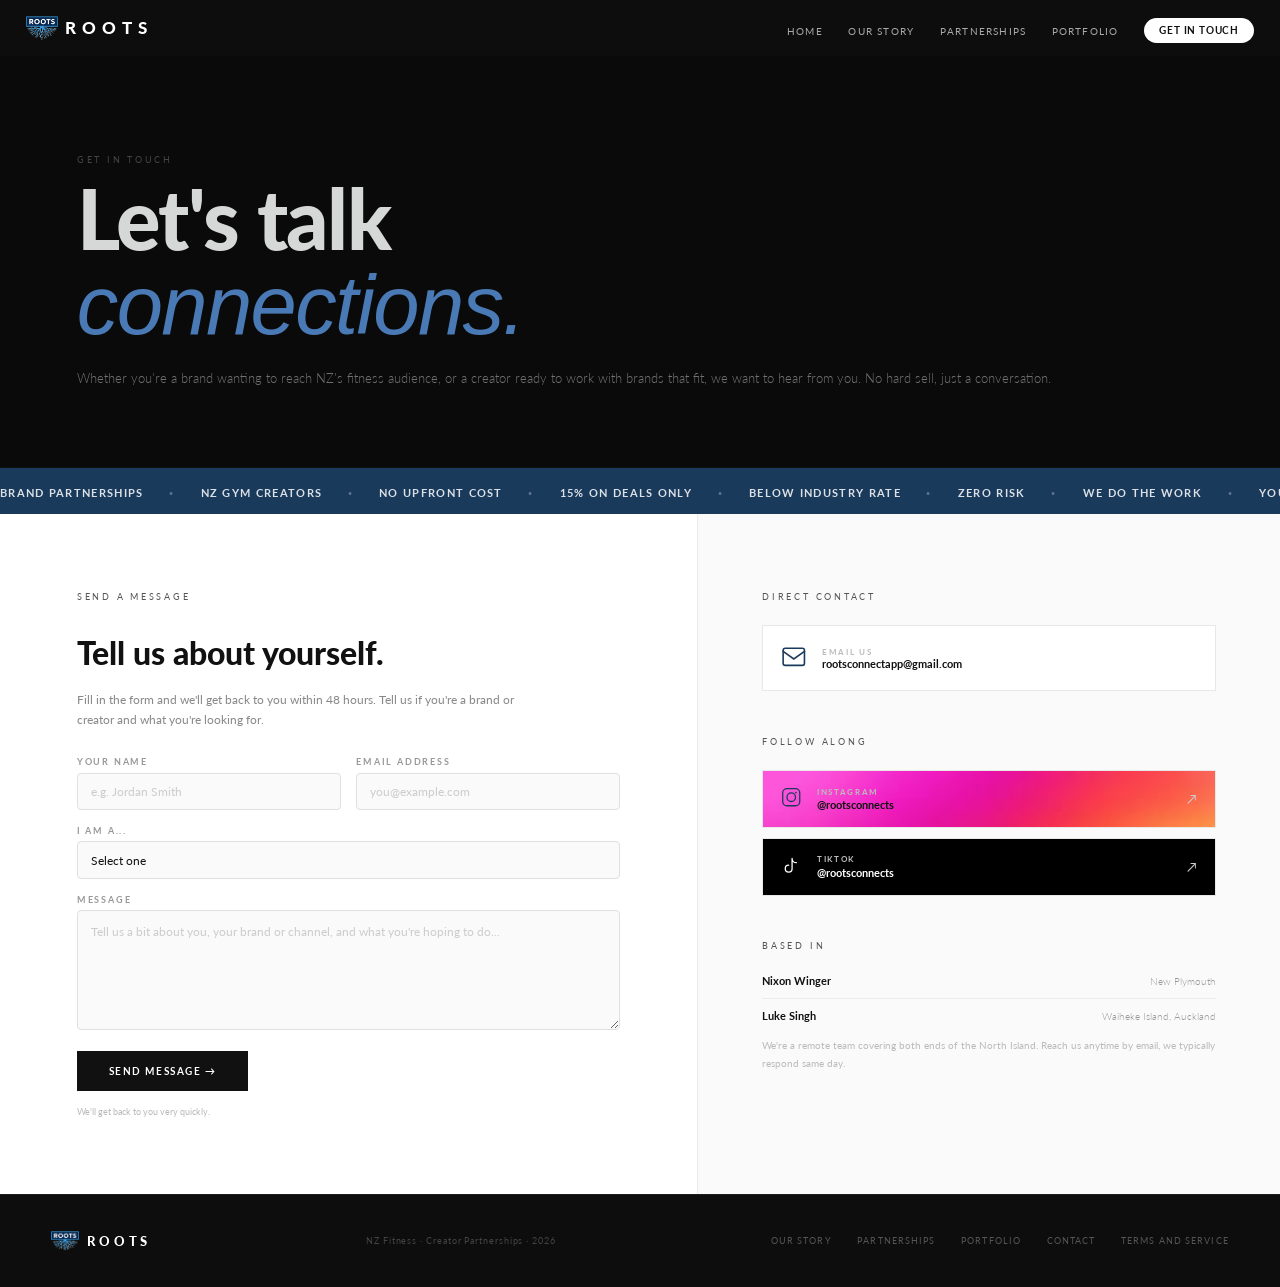
==== commit 486334cf: "Update contact.html" ====
--- a/contact.html
+++ b/contact.html
@@ -39,7 +39,26 @@
       <p>Whether you're a brand wanting to reach NZ's fitness audience, or a creator ready to work with brands that fit, we want to hear from you. No hard sell, just a conversation.</p>
     </div>
   </div>
-
+  <div class="ticker-wrap">
+    <div class="ticker-track">
+      <span>Brand Partnerships</span><span class="ticker-dot">·</span>
+      <span>NZ Gym Creators</span><span class="ticker-dot">·</span>
+      <span>No Upfront Cost</span><span class="ticker-dot">·</span>
+      <span>15% On Deals Only</span><span class="ticker-dot">·</span>
+      <span>Below Industry Rate</span><span class="ticker-dot">·</span>
+      <span>Zero Risk</span><span class="ticker-dot">·</span>
+      <span>We Do The Work</span><span class="ticker-dot">·</span>
+      <span>You Choose Who You Work With</span><span class="ticker-dot">·</span>
+      <span>Brand Partnerships</span><span class="ticker-dot">·</span>
+      <span>NZ Gym Creators</span><span class="ticker-dot">·</span>
+      <span>No Upfront Cost</span><span class="ticker-dot">·</span>
+      <span>15% On Deals Only</span><span class="ticker-dot">·</span>
+      <span>Below Industry Rate</span><span class="ticker-dot">·</span>
+      <span>Zero Risk</span><span class="ticker-dot">·</span>
+      <span>We Do The Work</span><span class="ticker-dot">·</span>
+      <span>You Choose Who You Work With</span><span class="ticker-dot">·</span>
+    </div>
+  </div>
   <div class="contact-grid">
 
     <div class="contact-form-side reveal">
--- a/rootstyle.css
+++ b/rootstyle.css
@@ -1,4 +1,3 @@
-/* ── RESET & BASE ── */
 *, *::before, *::after { box-sizing: border-box; }
 body {
   margin: 0;
@@ -7,17 +6,13 @@
   font-weight: 400;
   background: #fff;
   color: #111;
+  overflow-x: hidden;
 }
 html::-webkit-scrollbar { display: none; }
-html {
-  scrollbar-width: none;
-  -ms-overflow-style: none;
-  scroll-behavior: smooth;
-}
+html { scrollbar-width: none; -ms-overflow-style: none; scroll-behavior: smooth; }
 a { text-decoration: none; }
 a:hover { opacity: 0.7; }
 
-/* ── PROGRESS BAR ── */
 #progress-bar {
   position: fixed;
   right: 0;
@@ -31,10 +26,9 @@
   box-shadow: 0 0 15px lightblue;
 }
 
-/* ── HEADER ── */
 header {
   background-color: #0d0d0d;
-  padding: 0 2.5vw;
+  padding: 0 2vw;
   width: 100%;
   height: 4vw;
   min-height: 56px;
@@ -42,87 +36,96 @@
   top: 0;
   box-sizing: border-box;
   z-index: 100;
-  box-shadow: 0 1px 0 rgba(255,255,255,0.06);
-}
-.header-inner {
-  display: flex;
-  justify-content: space-between;
-  align-items: center;
-  height: 100%;
-}
-.header-logo {
-  display: flex;
-  align-items: center;
-  gap: 0.6vw;
-  font-size: 1.3vw;
-  font-weight: 900;
-  letter-spacing: 0.35em;
-  color: #fff;
-  text-transform: uppercase;
-  text-decoration: none;
-}
+}
+.header-inner { display: flex; justify-content: space-between; align-items: center; height: 100%; }
+.header-logo { display: flex; align-items: center; gap: 0.6vw; font-size: 1.3vw; font-weight: 900; letter-spacing: 0.35em; color: #fff; text-transform: uppercase; }
 .header-logo:hover { opacity: 0.8; }
-.header-logo-img {
-  width: 2.4vw;
-  height: 2.4vw;
-  min-width: 32px;
-  min-height: 32px;
-  object-fit: contain;
-  border-radius: 50%;
-}
-header nav {
-  display: flex;
-  gap: 2vw;
-  list-style: none;
-  align-items: center;
-  margin: 0;
-  padding: 0;
-}
-header nav li a {
-  font-size: 0.78vw;
-  font-weight: 400;
-  color: #aaa;
-  letter-spacing: 0.12em;
-  text-transform: uppercase;
-  transition: color 0.2s;
-}
+.header-logo-img { width: 2.4vw; height: 2.4vw; min-width: 32px; min-height: 32px; object-fit: contain;}
+header nav { display: flex; gap: 2vw; list-style: none; align-items: center; margin: 0; padding: 0; }
+header nav li a { font-size: 0.78vw; font-weight: 400; color: #aaa; letter-spacing: 0.12em; text-transform: uppercase; transition: color 0.2s; }
 header nav li a:hover { color: #fff; opacity: 1; }
-.nav-cta {
-  background: #fff;
-  color: #111 !important;
-  padding: 0.5vw 1.2vw;
-  border-radius: 100px;
-  font-weight: 700 !important;
-  letter-spacing: 0.08em !important;
-  transition: background 0.2s, color 0.2s !important;
-}
+.nav-cta { background: #fff; color: #111 !important; padding: 0.5vw 1.2vw; border-radius: 100px; font-weight: 700 !important; letter-spacing: 0.08em !important; transition: background 0.2s !important; }
 .nav-cta:hover { background: #ddd; opacity: 1 !important; }
-
-/* hamburger — hidden on desktop */
-.nav-toggle {
-  display: none;
-  flex-direction: column;
-  justify-content: center;
-  gap: 5px;
-  background: none;
-  border: none;
-  cursor: pointer;
-  padding: 4px;
-  z-index: 200;
-}
-.nav-toggle span {
-  display: block;
-  width: 24px;
-  height: 2px;
-  background: #fff;
-  border-radius: 2px;
-  transition: transform 0.3s, opacity 0.3s;
-}
+.nav-toggle { display: none; flex-direction: column; justify-content: center; gap: 5px; background: none; border: none; cursor: pointer; padding: 4px; z-index: 200; }
+.nav-toggle span { display: block; width: 24px; height: 2px; background: #fff; border-radius: 2px; transition: transform 0.3s, opacity 0.3s; }
 .nav-toggle.open span:nth-child(1) { transform: translateY(7px) rotate(45deg); }
 .nav-toggle.open span:nth-child(2) { opacity: 0; }
 .nav-toggle.open span:nth-child(3) { transform: translateY(-7px) rotate(-45deg); }
 
-/* ── HERO ── */
+.section-label { display: block; font-size: 0.72vw; letter-spacing: 0.3em; text-transform: uppercase; color: #555; margin: 0 0 0.6vw; }
+.reveal { opacity: 0; transform: translateY(28px); transition: opacity 0.75s ease, transform 0.75s ease; }
+.reveal.visible { opacity: 1; transform: translateY(0); }
+
+.page-hero {
+  min-height: 90vh;
+  background: #0a0a0a;
+  display: flex;
+  flex-direction: column;
+  justify-content: flex-end;
+  padding: 6vw;
+  position: relative;
+  overflow: hidden;
+  gap: 4vw;
+}
+.page-hero-bg-text { position: absolute; top: 50%; left: 50%; transform: translate(-50%, -50%); font-size: 22vw; font-weight: 900; color: transparent; -webkit-text-stroke: 1px rgba(255,255,255,0.04); white-space: nowrap; pointer-events: none; user-select: none; letter-spacing: -0.02em; }
+.page-hero-bg-text--br { top: auto; left: auto; bottom: -4vw; right: -2vw; transform: none; font-size: 28vw; letter-spacing: -0.04em; }
+.page-hero-content { position: relative; z-index: 2; max-width: 70vw; }
+.page-hero-eyebrow { display: block; font-size: 0.75vw; letter-spacing: 0.4em; text-transform: uppercase; color: #444; margin-bottom: 2vw; }
+.page-hero h1 { font-size: 7.5vw; font-weight: 900; color: #d6d7d7; line-height: 1; margin: 0 0 1.5vw; letter-spacing: -0.02em; }
+.page-hero h1 em { font-style: italic; font-weight: 300; color: #4a7ab5; }
+.page-hero-sub { font-size: 1.2vw; font-weight: 300; color: rgba(214,215,215,0.45); line-height: 1.7; max-width: 38vw; margin: 0; }
+
+.stat-row { display: flex; align-items: center; gap: 3vw; position: relative; z-index: 2; border-top: 1px solid #1e1e1e; padding-top: 3vw; flex-wrap: wrap; }
+.stat-row-item { display: flex; flex-direction: column; gap: 0.4vw; }
+.stat-row-num { font-size: 3.5vw; font-weight: 900; color: #fff; line-height: 1; }
+.stat-row-label { font-size: 0.72vw; color: #555; letter-spacing: 0.1em; text-transform: uppercase; }
+.stat-row-div { width: 1px; height: 4vw; background: #1e1e1e; }
+
+.ticker-wrap { background: #1a3a5c; overflow: hidden; padding: 1vw 0; white-space: nowrap; }
+.ticker-track { display: inline-flex; align-items: center; gap: 2vw; animation: ticker 30s linear infinite; white-space: nowrap; }
+.ticker-track span { font-size: 0.85vw; font-weight: 700; letter-spacing: 0.12em; text-transform: uppercase; color: rgba(255,255,255,0.85); flex-shrink: 0; }
+.ticker-dot { color: rgba(255,255,255,0.3) !important; font-size: 1.2vw !important; }
+@keyframes ticker { 0% { transform: translateX(0); } 100% { transform: translateX(-50%); } }
+
+.two-col { display: grid; grid-template-columns: 1fr 1fr; background: #fff; }
+.two-col--dark { background: #0d0d0d; }
+.two-col--grey { background: #f7f7f5; }
+.two-col-cell { padding: 7vw 5vw; display: flex; flex-direction: column; justify-content: center; gap: 1.8vw; }
+.two-col-cell-img { display: flex; flex-direction: column; justify-content: center; align-items: center; gap: 1.8vw; }
+.two-col-cell--border-r { border-right: 1px solid #ebebeb; }
+.two-col-cell--border-r-dark { border-right: 1px solid #1e1e1e; }
+.two-col-cell h2 { font-size: 3vw; font-weight: 900; color: #111; line-height: 1.1; margin: 0; }
+.two-col-cell--dark h2 { color: #d6d7d7; }
+.two-col-cell p { font-size: 1.05vw; color: #666; line-height: 1.8; margin: 0; }
+.two-col-cell--dark p { color: rgba(214,215,215,0.6); }
+
+.dark-section { background: #0d0d0d; padding: 7vw 6vw; }
+.dark-section h2 { font-size: 2.8vw; font-weight: 700; color: #fff; margin: 0.8vw 0 1.5vw; line-height: 1.2; }
+.dark-section p { font-size: 1vw; line-height: 1.8; color: #999; margin-bottom: 1.2vw; }
+.dark-section .section-label { color: #555; }
+
+.text-link { display: inline-block; font-size: 0.85vw; font-weight: 700; letter-spacing: 0.12em; text-transform: uppercase; color: #fff; border-bottom: 1px solid #555; padding-bottom: 0.2vw; transition: border-color 0.2s; }
+.text-link:hover { border-color: #fff; opacity: 1; }
+.text-link--dark { color: #111; border-bottom-color: #ccc; }
+.text-link--dark:hover { border-color: #111; }
+.text-link--blue { color: #1a3a5c; border-bottom-color: #c8d8e8; }
+.text-link--blue:hover { border-color: #1a3a5c; opacity: 1; }
+
+.stat-blocks { display: flex; flex-direction: column; gap: 2.5vw; }
+.stat-block { display: flex; flex-direction: column; border-left: 2px solid #2a2a2a; padding-left: 1.5vw; }
+.stat-num { font-size: 3vw; font-weight: 900; color: #fff; line-height: 1; }
+.stat-label { font-size: 0.8vw; color: #555; letter-spacing: 0.15em; text-transform: uppercase; margin-top: 0.3vw; }
+
+.soil-section { background-image: url(soil.jpg); background-size: cover; background-repeat: no-repeat; padding: 7vw 6vw; text-align: center; }
+.soil-section h2 { font-size: 2.8vw; font-weight: 700; color: #111; margin: 0.8vw 0 4vw; }
+.soil-section .section-label { color: #999; }
+.steps-row { display: flex; align-items: flex-start; justify-content: center; gap: 1vw; max-width: 1100px; margin: 0 auto; }
+.step { flex: 1; background: #fff; border-radius: 1.2vw; padding: 2.2vw 1.8vw; box-shadow: 0 2px 20px rgba(0,0,0,0.06); text-align: left; }
+.step-num { font-size: 2.5vw; font-weight: 900; color: #ebebeb; line-height: 1; margin-bottom: 0.8vw; }
+.step-title { font-size: 1vw; font-weight: 700; color: #111; text-transform: uppercase; letter-spacing: 0.06em; margin-bottom: 0.6vw; }
+.step-body { font-size: 0.88vw; color: #666; line-height: 1.7; }
+.step-arrow { font-size: 1.5vw; color: #ccc; padding-top: 3.5vw; flex-shrink: 0; }
+
 .titlescreen {
   background-image: url(homepage1.jpg);
   background-size: cover;
@@ -133,2799 +136,466 @@
   align-items: center;
   justify-content: flex-start;
   position: relative;
+  overflow: visible !important;
   animation: ripple 60s ease-in-out infinite alternate;
 }
-.titlescreen::after {
-  content: '';
-  position: absolute;
+.titlescreen::after { content: ''; position: absolute; inset: 0; background: linear-gradient(to right, rgba(0,0,0,0.7) 0%, rgba(0,0,0,0.3) 60%, transparent 100%); pointer-events: none; }
+@keyframes ripple { 0% { background-position: 80% 50%; background-size: 110%; } 100% { background-position: 20% 50%; background-size: 120%; } }
+.titlescreen-left { position: relative; z-index: 3; display: flex; flex-direction: column; justify-content: center; padding: 0 3vw; gap: 1.8vw; max-width: 55vw; }
+.eyebrow { font-size: 0.72vw; letter-spacing: 0.35em; text-transform: uppercase; color: rgba(255,255,255,0.4); margin: 0; }
+.titlescreen-left h1 { font-size: 9vw; font-weight: 900; letter-spacing: -0.01em; line-height: 0.95; margin: 0; color: #fff; }
+.tagline { font-size: 1.15vw; font-weight: 300; color: rgba(255,255,255,0.6); margin: 0; line-height: 1.7; }
+.hero-btns { display: flex; align-items: center; gap: 1.5vw; flex-wrap: wrap; }
+.hero-btn { display: inline-block; padding: 0.9vw 2.2vw; background: #fff; color: #111; font-size: 0.78vw; font-weight: 700; letter-spacing: 0.12em; text-transform: uppercase; border-radius: 100px; transition: background 0.2s; white-space: nowrap; }
+.hero-btn:hover { background: #ddd; opacity: 1; }
+.hero-btn-ghost { display: inline-block; font-size: 0.78vw; font-weight: 700; letter-spacing: 0.12em; text-transform: uppercase; color: rgba(255,255,255,0.6); border-bottom: 1px solid rgba(255,255,255,0.2); padding-bottom: 0.15vw; transition: color 0.2s, border-color 0.2s; white-space: nowrap; }
+.hero-btn-ghost:hover { color: #fff; border-color: #fff; opacity: 1; }
+.scroll-hint { position: absolute; bottom: 2.5vw; left: 10%; font-size: 0.72vw; letter-spacing: 0.25em; text-transform: uppercase; color: white; z-index: 2; transition: color 0.2s; font-wieight: bold; }
+.scroll-hint:hover { color: rgba(255,255,255,0.6); opacity: 1; }
+
+.tree-connector { position: relative; z-index: 10; pointer-events: none; height: 0; }
+.tree-top-img { position: absolute; left: 51%;  transform: translateX(-50%);  bottom: -580px;  width: 1800px;  height: 1300px; z-index: 10;}
+
+.cards-section { background-color: #fff; background-size: cover; background-repeat: no-repeat; background-position: top center; overflow: hidden; padding-top: 1px; padding-bottom: 6vw; min-height: 80vh; position: relative; z-index: 1; }
+.cards-row { display: flex; justify-content: space-between; align-items: flex-start; padding: 0 3vw; margin-top: 28vw; gap: 2vw; }
+.card { border-radius: 1.5vw; box-shadow: 0 4px 30px rgba(0,0,0,0.12); min-height: 40vh; width: 30vw; background-color: #fff; padding: 2.2vw; box-sizing: border-box; border: 1px solid #ebebeb; transition: transform 0.3s ease, box-shadow 0.3s ease; }
+.card:hover { transform: translateY(-0.5vw); box-shadow: 0 12px 40px rgba(0,0,0,0.18); }
+.card--mid { margin-top: 4vw; }
+.card-icon { width: 2.5vw; height: 2.5vw; margin-bottom: 1.2vw; opacity: 0.6; }
+.card-icon svg { width: 100%; height: 100%; }
+.card-num { font-size: 3vw; font-weight: 900; color: #ebebeb; line-height: 1; margin-bottom: 0.4vw; }
+.card-title { font-size: 1.2vw; font-weight: 700; color: #111; letter-spacing: 0.06em; text-transform: uppercase; margin-bottom: 0.8vw; }
+.card-body { font-size: 0.95vw; color: #555; line-height: 1.75; }
+
+.connect-section { display: grid; grid-template-columns: 1fr 1fr; min-height: 60vh; background: #0a0a0a; }
+.connect-left { padding: 6vw; display: flex; flex-direction: column; justify-content: center; gap: 2vw; border-right: 1px solid #1e1e1e; }
+.connect-tag { font-size: 0.7vw; letter-spacing: 0.3em; text-transform: uppercase; color: #444; }
+.connect-heading { display: flex; flex-direction: column; line-height: 1; }
+.connect-line1 { font-size: 5.5vw; font-weight: 100; color: #555; letter-spacing: -0.02em; }
+.connect-line2 { font-size: 5.5vw; font-weight: 900; color: #fff; letter-spacing: -0.02em; }
+.connect-sub { font-size: 1vw; font-weight: 300; color: #555; line-height: 1.8; max-width: 32vw; margin: 0; }
+.connect-right { display: flex; flex-direction: column; }
+.connect-card { flex: 1; padding: 4vw 5vw; display: flex; flex-direction: column; justify-content: center; gap: 1.2vw; transition: background 0.3s; }
+.connect-card:hover { background: #111; }
+.connect-card-label { font-size: 0.7vw; letter-spacing: 0.3em; text-transform: uppercase; color: #888; font-weight: bold; }
+.connect-card p { font-size: 1.1vw; font-weight: 300; color: #ccc; line-height: 1.7; margin: 0; max-width: 28vw; }
+.connect-card-btn { display: inline-block; font-size: 0.85vw; font-weight: 700; letter-spacing: 0.08em; text-transform: uppercase; color: #fff; border-bottom: 1px solid #333; padding-bottom: 0.2vw; width: fit-content; transition: border-color 0.2s; }
+.connect-card-btn:hover { border-color: #fff; opacity: 1; }
+.connect-divider { height: 1px; background: #1e1e1e; margin: 0 5vw; }
+
+footer { background: #0d0d0d; border-top: 1px solid #1e1e1e; padding: 2.5vw 4vw; position: relative; z-index: 1; }
+.footer-inner { display: flex; align-items: center; justify-content: space-between; }
+.footer-logo { display: flex; align-items: center; gap: 0.6vw; font-size: 1vw; font-weight: 900; letter-spacing: 0.3em; color: #fff; }
+.footer-logo-img { width: 2.2vw; height: 2.2vw; object-fit: contain;}
+.footer-tagline { font-size: 0.72vw; color: #444; letter-spacing: 0.1em; }
+.footer-nav { display: flex; gap: 2vw; }
+.footer-nav a { font-size: 0.72vw; color: #555; letter-spacing: 0.12em; text-transform: uppercase; transition: color 0.2s; }
+.footer-nav a:hover { color: #fff; opacity: 1; }
+
+.process-grid { display: grid; grid-template-columns: repeat(4, 1fr); background: #fff; }
+.process-card { padding: 3.5vw 2.8vw; border-right: 1px solid #ebebeb; display: flex; flex-direction: column; gap: 1.5vw; transition: background 0.25s; }
+.process-card:last-child { border-right: none; }
+.process-card:hover { background: #fafafa; }
+.process-num { font-size: 0.7vw; font-weight: 700; letter-spacing: 0.3em; color: #bbb; }
+.process-card h3 { font-size: 1.2vw; font-weight: 700; color: #111; margin: 0 0 0.8vw; line-height: 1.2; }
+.process-card p { font-size: 0.9vw; color: #777; line-height: 1.75; margin: 0; }
+
+.mini-cards-grid { display: grid; grid-template-columns: repeat(4, 1fr); gap: 1.5vw; }
+.mini-card { background: #fff; padding: 2.5vw; border: 1px solid #ebebeb; display: flex; flex-direction: column; gap: 1.2vw; transition: box-shadow 0.25s, transform 0.25s; }
+.mini-card:hover { box-shadow: 0 8px 30px rgba(0,0,0,0.07); transform: translateY(-0.3vw); }
+.mini-card-icon { font-size: 1.8vw; color: #1a3a5c; line-height: 1; }
+.mini-card h4 { font-size: 1.1vw; font-weight: 700; color: #111; margin: 0; line-height: 1.2; }
+.mini-card p { font-size: 0.88vw; color: #777; line-height: 1.75; margin: 0; }
+
+.who-grid { display: grid; grid-template-columns: 1fr 1fr; gap: 2px; }
+.who-card { padding: 4vw; display: flex; flex-direction: column; gap: 1.5vw; }
+.who-card--dark { background: #111; }
+.who-card--light { background: #fff; }
+.who-tag { font-size: 0.7vw; font-weight: 700; letter-spacing: 0.3em; text-transform: uppercase; color: #4a7ab5; }
+.who-tag--dark { color: #1a3a5c; }
+.who-card--dark h3 { font-size: 2.2vw; font-weight: 900; color: #d6d7d7; line-height: 1.1; margin: 0; }
+.who-card--light h3 { font-size: 2.2vw; font-weight: 900; color: #111; line-height: 1.1; margin: 0; }
+.who-card--dark p { font-size: 0.95vw; font-weight: 300; color: rgba(214,215,215,0.55); line-height: 1.8; margin: 0; }
+.who-card--light p { font-size: 0.95vw; color: #666; line-height: 1.8; margin: 0; }
+.who-list { list-style: none; padding: 0; margin: 0; display: flex; flex-direction: column; gap: 0.6vw; }
+.who-list li { font-size: 0.85vw; color: rgba(214,215,215,0.5); padding-left: 1vw; position: relative; }
+.who-list li::before { content: '—'; position: absolute; left: 0; color: #1a3a5c; }
+.who-list--light li { color: #888; }
+
+.price-box { background: #111; border: 1px solid #1e1e1e; padding: 3.5vw; width: 100%; display: flex; flex-direction: column; gap: 1.5vw; }
+.price-tag { font-size: 0.7vw; font-weight: 700; letter-spacing: 0.3em; text-transform: uppercase; color: #4a7ab5; }
+.price-big { font-size: 8vw; font-weight: 900; color: #fff; line-height: 1; letter-spacing: -0.02em; }
+.price-big span { font-size: 4vw; color: #4a7ab5; }
+.price-desc { font-size: 0.85vw; color: #555; margin-top: -0.5vw; }
+.price-compare { display: flex; flex-direction: column; gap: 0.3vw; padding-top: 1vw; border-top: 1px solid #1e1e1e; }
+.price-old { font-size: 0.8vw; color: #444; text-decoration: line-through; }
+.price-save { font-size: 0.8vw; color: #4a7ab5; font-weight: 700; }
+.price-list { list-style: none; padding: 0; margin: 0; display: flex; flex-direction: column; gap: 0.6vw; }
+.price-list li { font-size: 0.85vw; color: rgba(214,215,215,0.6); line-height: 1.5; }
+.price-btn { display: inline-block; background: #1a3a5c; color: #fff; font-size: 0.8vw; font-weight: 700; letter-spacing: 0.12em; text-transform: uppercase; padding: 1.2vw 2vw; text-align: center; transition: background 0.2s; margin-top: 0.5vw; }
+.price-btn:hover { background: #122840; opacity: 1; }
+
+.quote-section { background: #fff; padding: 7vw 5vw; border-top: 1px solid #ebebeb; border-bottom: 1px solid #ebebeb; }
+.quote-section-inner { max-width: 800px; margin: 0 auto; }
+.quote-mark { font-size: 8vw; font-weight: 900; color: #ebebeb; line-height: 0.6; margin-bottom: 1vw; }
+.quote-section-inner p { font-size: 2vw; font-weight: 300; color: #111; line-height: 1.5; margin: 0 0 2vw; font-style: italic; }
+.quote-attr { font-size: 0.75vw; letter-spacing: 0.2em; text-transform: uppercase; color: #999; }
+
+.port-grid { display: grid; grid-template-columns: repeat(3, 1fr); gap: 1.5vw; }
+.port-card { background: #fff; border: 1px solid #e0e0e0; transition: transform 0.3s ease, box-shadow 0.3s ease; min-height: 50vh; display: flex; flex-direction: column; position: relative; overflow: hidden; }
+.port-card:hover { transform: translateY(-0.4vw); box-shadow: 0 12px 40px rgba(0,0,0,0.08); }
+.port-card::before { content: ''; position: absolute; inset: 0; background: repeating-linear-gradient(-45deg, transparent, transparent 12px, rgba(0,0,0,0.015) 12px, rgba(0,0,0,0.015) 24px); pointer-events: none; }
+.port-card-inner { padding: 2.5vw; display: flex; flex-direction: column; gap: 1.2vw; flex: 1; }
+.port-lock-icon { font-size: 2vw; color: #ccc; line-height: 1; }
+.port-card-tag { font-size: 0.68vw; font-weight: 700; letter-spacing: 0.2em; text-transform: uppercase; color: #1a3a5c; opacity: 0.6; }
+.port-card h3 { font-size: 1.6vw; font-weight: 900; color: #ccc; line-height: 1.15; margin: 0; }
+.port-card p { font-size: 0.9vw; color: #aaa; line-height: 1.7; margin: 0; flex: 1; }
+.port-card-cta { display: inline-block; font-size: 0.78vw; font-weight: 700; letter-spacing: 0.1em; text-transform: uppercase; color: #1a3a5c; border-bottom: 1px solid #c8d8e8; padding-bottom: 0.2vw; width: fit-content; margin-top: auto; transition: border-color 0.2s; }
+.port-card-cta:hover { border-color: #1a3a5c; opacity: 1; }
+
+.count-row { background: #0a0a0a; display: grid; grid-template-columns: auto 1fr; align-items: center; gap: 5vw; padding: 6vw 5vw; border-top: 1px solid #111; }
+.count-num { font-size: 18vw; font-weight: 900; color: transparent; -webkit-text-stroke: 1px rgba(255,255,255,0.15); line-height: 1; letter-spacing: -0.04em; }
+.count-text { display: flex; flex-direction: column; gap: 1.2vw; }
+.count-text h3 { font-size: 2.5vw; font-weight: 900; color: #d6d7d7; margin: 0; line-height: 1.1; }
+.count-text p { font-size: 1vw; font-weight: 300; color: rgba(214,215,215,0.45); line-height: 1.8; margin: 0; max-width: 38vw; }
+
+.glass-section { background: #0a0a0a; padding: 8vw 5vw; border-top: 1px solid #111; border-bottom: 1px solid #111; }
+.glass-wrap { display: flex; flex-direction: column; align-items: center; gap: 2.5vw; }
+.glass-case { position: relative; width: 38vw; height: 22vw; border: 1px solid rgba(255,255,255,0.1); border-radius: 4px; background: linear-gradient(135deg, rgba(255,255,255,0.04) 0%, rgba(255,255,255,0.01) 40%, rgba(255,255,255,0.06) 100%); backdrop-filter: blur(2px); box-shadow: inset 0 1px 0 rgba(255,255,255,0.08), inset 0 -1px 0 rgba(0,0,0,0.4), 0 30px 80px rgba(0,0,0,0.6), 0 0 0 1px rgba(255,255,255,0.03); display: flex; align-items: center; justify-content: center; overflow: hidden; }
+.glass-glare { position: absolute; top: -20%; left: -10%; width: 45%; height: 160%; background: linear-gradient(105deg, transparent 0%, rgba(255,255,255,0.04) 40%, rgba(255,255,255,0.07) 50%, rgba(255,255,255,0.02) 60%, transparent 100%); pointer-events: none; transform: skewX(-10deg); }
+.glass-case::after { content: ''; position: absolute; bottom: 0; left: 0; right: 0; height: 35%; background: linear-gradient(to top, rgba(255,255,255,0.025), transparent); pointer-events: none; }
+.glass-case::before { content: ''; position: absolute; inset: 6px; border: 1px solid rgba(255,255,255,0.04); border-radius: 2px; pointer-events: none; }
+.glass-inner { position: relative; z-index: 2; display: flex; flex-direction: column; align-items: center; gap: 1.2vw; text-align: center; filter: blur(2.5px); opacity: 0.35; }
+.glass-lock { width: 2.2vw; color: #d6d7d7; }
+.glass-lock svg { width: 100%; height: auto; }
+.glass-title { font-size: 1.4vw; font-weight: 900; color: #d6d7d7; letter-spacing: 0.1em; text-transform: uppercase; }
+.glass-sub { font-size: 0.8vw; color: rgba(214,215,215,0.6); letter-spacing: 0.15em; text-transform: uppercase; font-weight: 300; }
+.glass-note { font-size: 0.85vw; font-weight: 300; color: #333; text-align: center; margin: 0; max-width: 30vw; line-height: 1.7; }
+
+.contact-hero { min-height: 52vh; background: #0a0a0a; display: flex; align-items: flex-end; padding: 6vw; border-bottom: 1px solid #111; }
+.contact-hero h1 { font-size: 6.5vw; font-weight: 900; color: #d6d7d7; line-height: 1; margin: 1vw 0 1.5vw; letter-spacing: -0.02em; }
+.contact-hero h1 em { font-style: italic; font-weight: 300; color: #4a7ab5; }
+.contact-hero p { font-size: 1.05vw; font-weight: 300; color: rgba(214,215,215,0.5); line-height: 1.8; margin: 0; }
+
+.contact-grid { display: grid; grid-template-columns: 1.2fr 1fr; background: #fff; min-height: 70vh; }
+.contact-form-side { padding: 6vw; border-right: 1px solid #ebebeb; display: flex; flex-direction: column; gap: 1.5vw; }
+.contact-form-side h2 { font-size: 2.5vw; font-weight: 900; color: #111; margin: 0.5vw 0 0; line-height: 1.1; }
+.contact-form-sub { font-size: 0.95vw; color: #888; line-height: 1.7; margin: 0; max-width: 36vw; }
+.contact-form { display: flex; flex-direction: column; gap: 1.2vw; margin-top: 0.5vw; }
+.contact-field-row { display: grid; grid-template-columns: 1fr 1fr; gap: 1.2vw; }
+.contact-field { display: flex; flex-direction: column; gap: 0.4vw; }
+.contact-field label { font-size: 0.7vw; font-weight: 700; letter-spacing: 0.2em; text-transform: uppercase; color: #999; }
+.contact-field input, .contact-field select, .contact-field textarea { font-family: "Lato", sans-serif; font-size: 0.95vw; color: #111; background: #fafafa; border: 1px solid #e0e0e0; border-radius: 4px; padding: 0.8vw 1vw; outline: none; transition: border-color 0.2s, background 0.2s; width: 100%; box-sizing: border-box; appearance: none; -webkit-appearance: none; }
+.contact-field input::placeholder, .contact-field textarea::placeholder { color: #ccc; }
+.contact-field input:focus, .contact-field select:focus, .contact-field textarea:focus { border-color: #1a3a5c; background: #fff; }
+.contact-field textarea { resize: vertical; line-height: 1.6; }
+.contact-submit { background: #111; color: #fff; font-family: "Lato", sans-serif; font-size: 0.8vw; font-weight: 700; letter-spacing: 0.15em; text-transform: uppercase; padding: 1.1vw 2.5vw; border: none; cursor: pointer; width: fit-content; transition: background 0.2s; margin-top: 0.4vw; }
+.contact-submit:hover { background: #1a3a5c; }
+.contact-form-note { font-size: 0.7vw; color: #bbb; margin: 0; }
+
+.contact-info-side { padding: 6vw 5vw; display: flex; flex-direction: column; gap: 3.5vw; background: #fafafa; }
+.contact-info-block { display: flex; flex-direction: column; gap: 1.2vw; }
+.contact-direct-link { display: flex; align-items: center; gap: 1.2vw; padding: 1.4vw; background: #fff; border: 1px solid #e8e8e8; transition: border-color 0.2s, box-shadow 0.2s; }
+.contact-direct-link:hover { border-color: #1a3a5c; box-shadow: 0 4px 20px rgba(0,0,0,0.06); opacity: 1; }
+.contact-direct-icon { width: 2vw; color: #1a3a5c; flex-shrink: 0; }
+.contact-direct-icon svg { width: 100%; height: auto; }
+.contact-direct-label { font-size: 0.65vw; font-weight: 700; letter-spacing: 0.2em; text-transform: uppercase; color: #bbb; }
+.contact-direct-val { font-size: 0.88vw; font-weight: 700; color: #111; }
+.contact-socials { display: flex; flex-direction: column; gap: 0.8vw; }
+.contact-social-card { display: flex; align-items: center; gap: 1.2vw; padding: 1.2vw 1.4vw; background: #fff; border: 1px solid #e8e8e8; transition: border-color 0.2s, box-shadow 0.2s; }
+.contact-social-card:hover { border-color: #1a3a5c; box-shadow: 0 4px 20px rgba(0,0,0,0.06); opacity: 1; }
+.contact-social-icon { width: 1.6vw; color: #1a3a5c; flex-shrink: 0; }
+.contact-social-icon svg { width: 100%; height: auto; }
+.contact-social-platform { font-size: 0.65vw; font-weight: 700; letter-spacing: 0.2em; text-transform: uppercase; color: #bbb; }
+.contact-social-handle { font-size: 0.88vw; font-weight: 700; color: #111; }
+.contact-social-arrow { font-size: 1vw; color: #ccc; transition: color 0.2s; margin-left: auto; }
+.contact-social-card:hover .contact-social-arrow { color: #1a3a5c; }
+.contact-social-text { display: flex; flex-direction: column; gap: 0.15vw; flex: 1; }
+.contact-based { display: flex; flex-direction: column; gap: 0.8vw; }
+.contact-based-row { display: flex; justify-content: space-between; align-items: baseline; padding-bottom: 0.8vw; border-bottom: 1px solid #ebebeb; }
+.contact-based-row:last-child { border-bottom: none; padding-bottom: 0; }
+.contact-based-name { font-size: 0.88vw; font-weight: 700; color: #111; }
+.contact-based-loc { font-size: 0.78vw; color: #999; font-weight: 300; }
+.contact-based-note { font-size: 0.8vw; color: #bbb; line-height: 1.7; margin: 0; }
+
+.timeline-list { display: flex; flex-direction: column; }
+.timeline-item { display: grid; grid-template-columns: 10vw 1px 1fr; gap: 0 3vw; align-items: stretch; opacity: 0; transform: translateX(-20px); transition: opacity 0.7s ease, transform 0.7s ease; }
+.timeline-item.visible { opacity: 1; transform: translateX(0); }
+.timeline-year { font-size: 2.2vw; font-weight: 900; color: #1a3a5c; text-align: right; padding-right: 3vw; padding-top: 2.2vw; line-height: 1; display: flex; align-items: flex-start; justify-content: flex-end; }
+.timeline-line-col { display: flex; flex-direction: column; align-items: center; }
+.timeline-dot { width: 10px; height: 10px; border-radius: 50%; background: #1a3a5c; flex-shrink: 0; margin-top: 2.5vw; }
+.timeline-connector { width: 1px; flex: 1; background: #2a2a2a; }
+.timeline-item:last-child .timeline-connector { display: none; }
+.timeline-content { padding: 2vw 0 3vw; }
+.timeline-content h3 { font-size: 1.5vw; font-weight: 700; color: #d6d7d7; margin: 0 0 0.8vw; }
+.timeline-content p { font-size: 1vw; font-weight: 300; color: rgba(214,215,215,0.55); line-height: 1.8; margin: 0; }
+
+.values-grid { display: grid; grid-template-columns: repeat(3, 1fr); gap: 2px; }
+.value-card { background: #0e0e0e; padding: 3vw; display: flex; flex-direction: column; gap: 1.2vw; transition: background 0.2s; }
+.value-card:hover { background: #141414; }
+.value-num { font-size: 0.7vw; letter-spacing: 0.3vw; color: #1a3a5c; font-weight: 700; }
+.value-title { font-size: 1.8vw; font-weight: 900; color: #d6d7d7; line-height: 1.1; }
+.value-body { font-size: 1vw; font-weight: 300; color: rgba(214,215,215,0.5); line-height: 1.8; }
+
+.team-grid { display: grid; grid-template-columns: repeat(2, 1fr); gap: 2vw; }
+.team-card { display: flex; flex-direction: column; gap: 1.2vw; }
+.team-avatar { width: 100%; aspect-ratio: 1; background: #1a1a1a; position: relative; overflow: hidden; display: flex; align-items: center; justify-content: center; }
+.team-avatar::after { content: ''; position: absolute; bottom: 0; left: 0; right: 0; height: 3px; background: #1a3a5c; }
+.team-initials { font-size: 4vw; font-weight: 900; color: #1a3a5c; }
+.team-name { font-size: 1.4vw; font-weight: 700; color: #d6d7d7; }
+.team-role { font-size: 0.75vw; letter-spacing: 0.3vw; text-transform: uppercase; color: #1a3a5c; margin-top: -0.5vw; }
+.team-bio { font-size: 0.95vw; font-weight: 300; color: rgba(214,215,215,0.5); line-height: 1.8; }
+
+#loader {
+  position: fixed;
   inset: 0;
-  background: linear-gradient(to right, rgba(0,0,0,0.7) 0%, rgba(0,0,0,0.3) 60%, transparent 100%);
-  pointer-events: none;
-}
-@keyframes ripple {
-  0%   { background-position: 80% 50%; background-size: 110%; }
-  100% { background-position: 20% 50%; background-size: 120%; }
-}
-
-.titlescreen-left {
-  position: relative;
-  z-index: 2;
-  display: flex;
-  flex-direction: column;
-  justify-content: center;
-  padding: 0 6vw;
-  gap: 1.8vw;
-  max-width: 65vw;
-}
-
-.eyebrow {
-  font-size: 0.72vw;
-  letter-spacing: 0.35em;
-  text-transform: uppercase;
-  color: rgba(255,255,255,0.4);
-  margin: 0;
-}
-
-.titlescreentext h1,
-.titlescreen-left h1 {
-  font-size: 9vw;
-  font-weight: 900;
-  letter-spacing: -0.01em;
-  line-height: 0.95;
-  margin: 0;
-  color: #fff;
-}
-
-.tagline {
-  font-size: 1.15vw;
-  font-weight: 300;
-  color: rgba(255,255,255,0.6);
-  margin: 0;
-  line-height: 1.7;
-}
-
-.hero-btns {
-  display: flex;
-  align-items: center;
-  gap: 1.5vw;
-  flex-wrap: wrap;
-}
-
-.hero-btn {
-  display: inline-block;
-  padding: 0.9vw 2.2vw;
-  background: #fff;
-  color: #111;
-  font-size: 0.78vw;
-  font-weight: 700;
-  letter-spacing: 0.12em;
-  text-transform: uppercase;
-  border-radius: 100px;
-  transition: background 0.2s;
-  white-space: nowrap;
-}
-.hero-btn:hover { background: #ddd; opacity: 1; }
-
-.hero-btn-ghost {
-  display: inline-block;
-  font-size: 0.78vw;
-  font-weight: 700;
-  letter-spacing: 0.12em;
-  text-transform: uppercase;
-  color: rgba(255,255,255,0.6);
-  border-bottom: 1px solid rgba(255,255,255,0.2);
-  padding-bottom: 0.15vw;
-  transition: color 0.2s, border-color 0.2s;
-  white-space: nowrap;
-}
-.hero-btn-ghost:hover { color: #fff; border-color: #fff; opacity: 1; }
-
-.hero-stat-block {
-  display: flex;
-  flex-direction: column;
-  gap: 0.3vw;
-  padding-bottom: 2vw;
-  border-bottom: 1px solid rgba(255,255,255,0.08);
-}
-.hero-stat-block:last-child { border-bottom: none; padding-bottom: 0; }
-
-.hero-stat-num {
-  font-size: 3.5vw;
-  font-weight: 900;
-  color: #fff;
-  line-height: 1;
-  letter-spacing: -0.02em;
-}
-
-.hero-stat-label {
-  font-size: 0.72vw;
-  color: rgba(255,255,255,0.35);
-  letter-spacing: 0.1em;
-  text-transform: uppercase;
-}
-
-.scroll-hint {
-  position: absolute;
-  bottom: 2.5vw;
-  left: 50%;
-  transform: translateX(-50%);
-  font-size: 0.72vw;
-  letter-spacing: 0.25em;
-  text-transform: uppercase;
-  color: rgba(255,255,255,0.25);
-  z-index: 2;
-  text-decoration: none;
-  transition: color 0.2s;
-}
-.scroll-hint:hover { color: rgba(255,255,255,0.6); opacity: 1; }
-
-/* ── ROOTS / CARDS SECTION ── */
-.background {
-  background-image: url(roots_white.png);
-  background-size: cover;
-  background-repeat: no-repeat;
-  background-position: top center;
-  overflow: hidden;
-  padding-top: 1px;
-  padding-bottom: 6vw;
-  min-height: 80vh;
-  background-color: #fff;
-}
-.items-row {
-  display: flex;
-  justify-content: space-between;
-  align-items: flex-start;
-  padding: 0 3vw;
-  margin-top: 28vw;
-  gap: 2vw;
-}
-.item {
-  border-radius: 1.5vw;
-  box-shadow: 0 4px 30px rgba(0,0,0,0.12);
-  min-height: 40vh;
-  width: 30vw;
-  background-color: #fff;
-  padding: 2.2vw;
-  box-sizing: border-box;
-  border: 1px solid #ebebeb;
-  transition: transform 0.3s ease, box-shadow 0.3s ease;
-}
-.item:hover {
-  transform: translateY(-0.5vw);
-  box-shadow: 0 12px 40px rgba(0,0,0,0.18);
-}
-.item--mid { margin-top: 8vw; }
-.item-icon {
-  width: 2.5vw;
-  height: 2.5vw;
-  margin-bottom: 1.2vw;
-  opacity: 0.6;
-}
-.item-icon svg { width: 100%; height: 100%; }
-.item-num {
-  font-size: 3vw;
-  font-weight: 900;
-  color: #ebebeb;
-  line-height: 1;
-  margin-bottom: 0.4vw;
-}
-.item-title {
-  font-size: 1.2vw;
-  font-weight: 700;
-  color: #111;
-  letter-spacing: 0.06em;
-  text-transform: uppercase;
-  margin-bottom: 0.8vw;
-}
-.item-body {
-  font-size: 0.95vw;
-  color: #555;
-  line-height: 1.75;
-}
-
-/* ── ABOUT ── */
-.about-section {
   background: #0d0d0d;
-  padding: 7vw 6vw;
-}
-.about-inner {
-  display: flex;
-  gap: 6vw;
-  align-items: center;
-  max-width: 1200px;
-  margin: 0 auto;
-}
-.about-text { flex: 1.4; color: #ccc; }
-.about-text h2 {
-  font-size: 2.8vw;
-  font-weight: 700;
-  color: #fff;
-  margin: 0.8vw 0 1.5vw;
-  line-height: 1.2;
-}
-.about-text p {
-  font-size: 1vw;
-  line-height: 1.8;
-  color: #999;
-  margin-bottom: 1.2vw;
-}
-.section-label {
-  font-size: 0.72vw;
-  letter-spacing: 0.3em;
-  text-transform: uppercase;
-  color: #555;
-  margin: 0 0 0.6vw;
-}
-.about-btn {
-  display: inline-block;
-  margin-top: 1vw;
-  font-size: 0.85vw;
-  font-weight: 700;
-  letter-spacing: 0.12em;
-  text-transform: uppercase;
-  color: #fff;
-  border-bottom: 1px solid #555;
-  padding-bottom: 0.2vw;
-  transition: border-color 0.2s;
-}
-.about-btn:hover { border-color: #fff; opacity: 1; }
-.about-graphic {
-  flex: 1;
-  display: flex;
-  flex-direction: column;
-  gap: 2.5vw;
-}
-.stat-block {
-  display: flex;
-  flex-direction: column;
-  border-left: 2px solid #2a2a2a;
-  padding-left: 1.5vw;
-}
-.stat-num {
-  font-size: 3vw;
-  font-weight: 900;
-  color: #fff;
-  line-height: 1;
-}
-.stat-label {
-  font-size: 0.8vw;
-  color: #555;
-  letter-spacing: 0.15em;
-  text-transform: uppercase;
-  margin-top: 0.3vw;
-}
-
-/* ── HOW IT WORKS ── */
-.how-section {
-  background-image: url(soil.jpg);
-  background-size: cover;
-  background-repeat: no-repeat;
-  padding: 7vw 6vw;
-  text-align: center;
-}
-.how-section h2 {
-  font-size: 2.8vw;
-  font-weight: 700;
-  color: #111;
-  margin: 0.8vw 0 4vw;
-}
-.how-section .section-label { color: #999; }
-.steps-row {
-  display: flex;
-  align-items: flex-start;
-  justify-content: center;
-  gap: 1vw;
-  max-width: 1100px;
-  margin: 0 auto;
-}
-.step {
-  flex: 1;
-  background: #fff;
-  border-radius: 1.2vw;
-  padding: 2.2vw 1.8vw;
-  box-shadow: 0 2px 20px rgba(0,0,0,0.06);
-  text-align: left;
-}
-.step-num {
-  font-size: 2.5vw;
-  font-weight: 900;
-  color: #ebebeb;
-  line-height: 1;
-  margin-bottom: 0.8vw;
-}
-.step-title {
-  font-size: 1vw;
-  font-weight: 700;
-  color: #111;
-  text-transform: uppercase;
-  letter-spacing: 0.06em;
-  margin-bottom: 0.6vw;
-}
-.step-body {
-  font-size: 0.88vw;
-  color: #666;
-  line-height: 1.7;
-}
-.step-arrow {
-  font-size: 1.5vw;
-  color: #ccc;
-  padding-top: 3.5vw;
-  flex-shrink: 0;
-}
-
-/* ── CTA BANNER ── */
-.cta-banner {
-  background: #111;
-  padding: 6vw;
-  text-align: center;
-  color: #fff;
-}
-.cta-banner h2 {
-  font-size: 3vw;
-  font-weight: 700;
-  margin: 0 0 1vw;
-}
-.cta-banner p {
-  font-size: 1.1vw;
-  color: #888;
-  margin: 0 0 2vw;
-}
-.cta-btn {
-  display: inline-block;
-  padding: 1vw 3vw;
-  background: #fff;
-  color: #111;
-  font-size: 0.85vw;
-  font-weight: 700;
-  letter-spacing: 0.12em;
-  text-transform: uppercase;
-  border-radius: 100px;
-  transition: background 0.2s;
-}
-.cta-btn:hover { background: #ddd; opacity: 1; }
-.cta-logo {
-  width: 5vw;
-  height: 5vw;
-  object-fit: contain;
-  border-radius: 50%;
-  margin-bottom: 1.5vw;
-  opacity: 0.9;
-}
-
-/* ── FOOTER ── */
-footer {
-  background: #0d0d0d;
-  border-top: 1px solid #1e1e1e;
-  padding: 2.5vw 4vw;
-}
-.footer-inner {
-  display: flex;
-  align-items: center;
-  justify-content: space-between;
-}
-.footer-logo {
-  display: flex;
-  align-items: center;
-  gap: 0.6vw;
-  font-size: 1vw;
-  font-weight: 900;
-  letter-spacing: 0.3em;
-  color: #fff;
-}
-.footer-logo-img {
-  width: 2.2vw;
-  height: 2.2vw;
-  object-fit: contain;
-  border-radius: 50%;
-}
-.footer-tagline {
-  font-size: 0.72vw;
-  color: #444;
-  letter-spacing: 0.1em;
-}
-.footer-nav {
-  display: flex;
-  gap: 2vw;
-}
-.footer-nav a {
-  font-size: 0.72vw;
-  color: #555;
-  letter-spacing: 0.12em;
-  text-transform: uppercase;
-  transition: color 0.2s;
-}
-.footer-nav a:hover { color: #fff; opacity: 1; }
-
-
-/* ═══════════════════════════════════════
-   MOBILE BREAKPOINTS
-═══════════════════════════════════════ */
-
-@media (max-width: 768px) {
-
-  /* HEADER */
-  header {
-    height: 56px;
-    padding: 0 20px;
-  }
-  .header-logo {
-    font-size: 16px;
-    gap: 10px;
-  }
-  .header-logo-img {
-    width: 34px;
-    height: 34px;
-  }
-
-  /* HAMBURGER */
-  .nav-toggle { display: flex; }
-
-  /* NAV — slide down from header */
-  header nav {
-    display: none;
-    position: fixed;
-    top: 56px;
-    left: 0;
-    right: 0;
-    background: #0d0d0d;
-    flex-direction: column;
-    gap: 0;
-    padding: 12px 0 20px;
-    border-top: 1px solid #1e1e1e;
-    box-shadow: 0 8px 30px rgba(0,0,0,0.5);
-  }
-  header nav.open { display: flex; }
-  header nav li {
-    width: 100%;
-    text-align: center;
-  }
-  header nav li a {
-    display: block;
-    padding: 14px 20px;
-    font-size: 13px;
-    color: #aaa;
-  }
-  .nav-cta {
-    margin: 10px 30px 0;
-    padding: 12px 20px !important;
-    border-radius: 100px;
-    font-size: 13px !important;
-  }
-
-  /* HERO */
-  .titlescreen {
-    background-attachment: scroll;
-    min-height: 100svh;
-    justify-content: flex-start;
-  }
-  .titlescreen-left {
-    padding: 0 24px;
-    max-width: 100%;
-    gap: 16px;
-  }
-  .eyebrow { font-size: 10px; }
-  .titlescreen-left h1 { font-size: 20vw; }
-  .tagline { font-size: 15px; }
-  .hero-btn { font-size: 12px; padding: 13px 24px; }
-  .hero-btn-ghost { font-size: 12px; }
-  .hero-btns { gap: 16px; }
-  .scroll-hint { display: none; }
-
-  /* ROOTS / CARDS */
-  .background {
-    background-image: none;
-    background-color: #fff;
-    padding-top: 40px;
-    padding-bottom: 40px;
-    min-height: unset;
-  }
-  .items-row {
-    flex-direction: column;
-    align-items: center;
-    margin-top: 0;
-    padding: 0 20px;
-    gap: 20px;
-  }
-  .item {
-    width: 100%;
-    min-height: unset;
-    border-radius: 16px;
-    padding: 24px;
-  }
-  .item--mid { margin-top: 0; }
-  .item-icon { width: 32px; height: 32px; margin-bottom: 14px; }
-  .item-num { font-size: 36px; margin-bottom: 6px; }
-  .item-title { font-size: 14px; margin-bottom: 10px; }
-  .item-body { font-size: 14px; }
-
-  /* ABOUT */
-  .about-section { padding: 50px 24px; }
-  .about-inner { flex-direction: column; gap: 40px; }
-  .about-text h2 { font-size: 28px; margin: 10px 0 16px; }
-  .about-text p { font-size: 14px; }
-  .section-label { font-size: 10px; }
-  .about-btn { font-size: 12px; }
-  .about-graphic { flex-direction: row; flex-wrap: wrap; gap: 24px; }
-  .stat-block { padding-left: 16px; min-width: 120px; }
-  .stat-num { font-size: 32px; }
-  .stat-label { font-size: 10px; }
-
-  /* HOW IT WORKS */
-  .how-section { padding: 50px 24px; }
-  .how-section h2 { font-size: 28px; margin-bottom: 30px; }
-  .steps-row {
-    flex-direction: column;
-    gap: 16px;
-  }
-  .step-arrow {
-    transform: rotate(90deg);
-    padding-top: 0;
-    text-align: center;
-    font-size: 20px;
-    width: 100%;
-  }
-  .step {
-    border-radius: 14px;
-    padding: 22px 20px;
-  }
-  .step-num { font-size: 32px; margin-bottom: 10px; }
-  .step-title { font-size: 13px; }
-  .step-body { font-size: 13px; }
-
-  /* CTA BANNER */
-  .cta-banner { padding: 50px 24px; }
-  .cta-banner h2 { font-size: 28px; margin-bottom: 12px; }
-  .cta-banner p { font-size: 15px; margin-bottom: 24px; }
-  .cta-btn { font-size: 13px; padding: 14px 36px; }
-  .cta-logo { width: 60px; height: 60px; margin-bottom: 20px; }
-
-  /* FOOTER */
-  footer { padding: 30px 24px; }
-  .footer-inner {
-    flex-direction: column;
-    gap: 20px;
-    text-align: center;
-  }
-  .footer-logo { font-size: 14px; justify-content: center; }
-  .footer-logo-img { width: 28px; height: 28px; }
-  .footer-tagline { font-size: 11px; }
-  .footer-nav { gap: 20px; flex-wrap: wrap; justify-content: center; }
-  .footer-nav a { font-size: 11px; }
-}
-
-/* Slightly larger phones / small tablets */
-@media (max-width: 480px) {
-  .titlescreentext h1 { font-size: 22vw; }
-  .about-graphic { flex-direction: column; }
-}
-
-/* ── FOOTER FIX ── */
-footer {
-  position: relative;
-  z-index: 1;
-}
-
-/* ── CONNECT SECTION ── */
-.connect-section {
-  display: grid;
-  grid-template-columns: 1fr 1fr;
-  min-height: 60vh;
-  background: #0a0a0a;
-}
-
-.connect-left {
-  padding: 6vw;
-  display: flex;
-  flex-direction: column;
-  justify-content: center;
-  gap: 2vw;
-  border-right: 1px solid #1e1e1e;
-}
-
-.connect-tag {
-  font-size: 0.7vw;
-  letter-spacing: 0.3em;
-  text-transform: uppercase;
-  color: #444;
-}
-
-.connect-heading {
-  display: flex;
-  flex-direction: column;
-  line-height: 1;
-}
-
-.connect-line1 {
-  font-size: 5.5vw;
-  font-weight: 100;
-  color: #555;
-  letter-spacing: -0.02em;
-}
-
-.connect-line2 {
-  font-size: 5.5vw;
-  font-weight: 900;
-  color: #fff;
-  letter-spacing: -0.02em;
-}
-
-.connect-sub {
-  font-size: 1vw;
-  font-weight: 300;
-  color: #555;
-  line-height: 1.8;
-  max-width: 32vw;
-  margin: 0;
-}
-
-.connect-right {
-  display: flex;
-  flex-direction: column;
-}
-
-.connect-card {
-  flex: 1;
-  padding: 4vw 5vw;
-  display: flex;
-  flex-direction: column;
-  justify-content: center;
-  gap: 1.2vw;
-  transition: background 0.3s;
-}
-
-.connect-card:hover { background: #111; }
-
-.connect-card-label {
-  font-size: 0.7vw;
-  letter-spacing: 0.3em;
-  text-transform: uppercase;
-  color: #888;
-}
-
-.connect-card p {
-  font-size: 1.1vw;
-  font-weight: 300;
-  color: #ccc;
-  line-height: 1.7;
-  margin: 0;
-  max-width: 28vw;
-}
-
-.connect-card-btn {
-  display: inline-block;
-  font-size: 0.85vw;
-  font-weight: 700;
-  letter-spacing: 0.08em;
-  text-transform: uppercase;
-  color: #fff;
-  border-bottom: 1px solid #333;
-  padding-bottom: 0.2vw;
-  width: fit-content;
-  transition: border-color 0.2s, color 0.2s;
-}
-
-.connect-card-btn:hover {
-  border-color: #fff;
-  opacity: 1;
-}
-
-.connect-divider {
-  height: 1px;
-  background: #1e1e1e;
-  margin: 0 5vw;
-}
-
-@media (max-width: 768px) {
-  .connect-section {
-    grid-template-columns: 1fr;
-    min-height: unset;
-  }
-  .connect-left {
-    padding: 50px 24px;
-    border-right: none;
-    border-bottom: 1px solid #1e1e1e;
-    gap: 16px;
-  }
-  .connect-tag { font-size: 10px; }
-  .connect-line1, .connect-line2 { font-size: 13vw; }
-  .connect-sub { font-size: 14px; max-width: 100%; }
-  .connect-right { flex-direction: column; }
-  .connect-card { padding: 32px 24px; gap: 12px; }
-  .connect-card-label { font-size: 10px; }
-  .connect-card p { font-size: 14px; max-width: 100%; }
-  .connect-card-btn { font-size: 12px; }
-  .connect-divider { margin: 0 24px; }
-}
-
-/* =============================================
-   OUR STORY PAGE STYLES
-   ============================================= */
-
-:root {
-  --accent: #1a3a5c;
-  --accent-hover: #122840;
-  --accent-subtle: rgba(26, 58, 92, 0.12);
-}
-
-/* ── STORY HERO ── */
-.story-hero {
-  min-height: 70vh;
-  display: flex;
-  align-items: flex-end;
-  padding: 8vw 5vw 6vw;
-  position: relative;
-  overflow: hidden;
-  background: #0e0e0e;
-}
-
-.story-hero::before {
-  content: '';
-  position: absolute;
-  inset: 0;
-  background: radial-gradient(ellipse at 70% 40%, rgba(26,58,92,0.18) 0%, transparent 65%);
-  pointer-events: none;
-}
-
-.story-hero-year {
-  position: absolute;
-  top: 12vw;
-  right: 5vw;
-  font-size: 18vw;
-  font-weight: 900;
-  color: transparent;
-  -webkit-text-stroke: 1px rgba(26,58,92,0.2);
-  line-height: 1;
-  pointer-events: none;
-  user-select: none;
-}
-
-.story-hero-content {
-  max-width: 65vw;
-  position: relative;
-  z-index: 2;
-}
-
-.story-hero-eyebrow {
-  font-size: 0.75vw;
-  letter-spacing: 0.4vw;
-  text-transform: uppercase;
-  color: var(--accent);
-  margin-bottom: 2vw;
-  display: block;
-}
-
-.story-hero h1 {
-  font-size: 6.5vw;
-  font-weight: 900;
-  line-height: 1.0;
-  color: #d6d7d7;
-  margin: 0 0 2vw;
-}
-
-.story-hero h1 em {
-  font-style: italic;
-  font-weight: 300;
-  color: #4a7ab5;
-}
-
-.story-hero-sub {
-  font-size: 1.2vw;
-  font-weight: 300;
-  color: rgba(214,215,215,0.55);
-  line-height: 1.8;
-  max-width: 42vw;
-}
-
-/* ── DIVIDER ── */
-.story-divider {
-  height: 1px;
-  background: linear-gradient(to right, var(--accent), transparent);
-  margin: 0 5vw;
-}
-
-/* ── ORIGIN ── */
-.story-origin {
-  display: grid;
-  grid-template-columns: 1fr 1fr;
-  background: #111;
-}
-
-.story-origin-text {
-  padding: 7vw 5vw;
-  display: flex;
-  flex-direction: column;
-  justify-content: center;
-  gap: 1.8vw;
-}
-
-.story-origin-text h2 {
-  font-size: 3.5vw;
-  font-weight: 900;
-  color: #d6d7d7;
-  line-height: 1.1;
-  margin: 0;
-}
-
-.story-origin-text p {
-  font-size: 1.05vw;
-  font-weight: 300;
-  color: rgba(214,215,215,0.6);
-  line-height: 1.85;
-  margin: 0;
-}
-
-.story-origin-visual {
-  background: #1a1a1a;
+  z-index: 99999;
   display: flex;
   align-items: center;
   justify-content: center;
-  padding: 5vw;
-  position: relative;
-  overflow: hidden;
-}
-
-.story-origin-visual::before {
-  content: '';
-  position: absolute;
-  inset: 0;
-  background: radial-gradient(circle at center, rgba(26,58,92,0.12), transparent 70%);
-}
-
-.root-illustration {
-  width: 18vw;
-  height: 18vw;
-  position: relative;
-  z-index: 1;
-}
-
-/* ── TIMELINE ── */
-.story-timeline {
-  background: #0e0e0e;
-  padding: 7vw 5vw;
-}
-
-.story-timeline > .section-label { margin-bottom: 1vw; }
-
-.story-timeline > h2 {
-  font-size: 3.5vw;
-  font-weight: 900;
-  color: #d6d7d7;
-  margin: 0 0 5vw;
-}
-
-.timeline-list {
-  display: flex;
-  flex-direction: column;
-}
-
-.timeline-item {
-  display: grid;
-  grid-template-columns: 10vw 1px 1fr;
-  gap: 0 3vw;
-  align-items: stretch;
+  transition: opacity 0.5s ease, visibility 0.5s ease;
+}
+#loader.hidden {
   opacity: 0;
-  transform: translateX(-20px);
-  transition: opacity 0.7s ease, transform 0.7s ease;
-}
-
-.timeline-item.visible {
-  opacity: 1;
-  transform: translateX(0);
-}
-
-.timeline-year {
-  font-size: 2.2vw;
-  font-weight: 900;
-  color: var(--accent);
-  text-align: right;
-  padding-right: 3vw;
-  padding-top: 2.2vw;
-  line-height: 1;
-  display: flex;
-  align-items: flex-start;
-  justify-content: flex-end;
-}
-
-.timeline-line-col {
+  visibility: hidden;
+}
+.loader-inner {
   display: flex;
   flex-direction: column;
   align-items: center;
-}
-
-.timeline-dot {
-  width: 10px;
-  height: 10px;
-  border-radius: 50%;
-  background: var(--accent);
-  flex-shrink: 0;
-  margin-top: 2.5vw;
-}
-
-.timeline-connector {
-  width: 1px;
-  flex: 1;
-  background: #2a2a2a;
-}
-
-.timeline-item:last-child .timeline-connector { display: none; }
-
-.timeline-content {
-  padding: 2vw 0 3vw;
-}
-
-.timeline-content h3 {
-  font-size: 1.5vw;
-  font-weight: 700;
-  color: #d6d7d7;
-  margin: 0 0 0.8vw;
-}
-
-.timeline-content p {
-  font-size: 1vw;
-  font-weight: 300;
-  color: rgba(214,215,215,0.55);
-  line-height: 1.8;
-  margin: 0;
-}
-
-/* ── VALUES ── */
-.story-values {
-  background: #111;
-  padding: 7vw 5vw;
-  border-top: 1px solid #1e1e1e;
-}
-
-.story-values > .section-label { margin-bottom: 1vw; }
-
-.story-values > h2 {
-  font-size: 3.5vw;
+  text-align: center;
+  gap: 1.2vw;
+  color: #fff;
   font-weight: 900;
-  color: #d6d7d7;
-  margin: 0 0 4vw;
-}
-
-.values-grid {
-  display: grid;
-  grid-template-columns: repeat(3, 1fr);
-  gap: 2px;
-}
-
-.value-card {
-  background: #0e0e0e;
-  padding: 3vw;
-  display: flex;
-  flex-direction: column;
-  gap: 1.2vw;
-  transition: background 0.2s;
-}
-
-.value-card:hover { background: #141414; }
-
-.value-num {
-  font-size: 0.7vw;
-  letter-spacing: 0.3vw;
-  color: var(--accent);
-  font-weight: 700;
-}
-
-.value-title {
-  font-size: 1.8vw;
-  font-weight: 900;
-  color: #d6d7d7;
-  line-height: 1.1;
-}
-
-.value-body {
-  font-size: 1vw;
-  font-weight: 300;
-  color: rgba(214,215,215,0.5);
-  line-height: 1.8;
-}
-
-/* ── TEAM ── */
-.story-team {
-  background: #0e0e0e;
-  padding: 7vw 5vw;
-}
-
-.story-team > .section-label { margin-bottom: 1vw; }
-
-.story-team > h2 {
-  font-size: 3.5vw;
-  font-weight: 900;
-  color: #d6d7d7;
-  margin: 0 0 4vw;
-}
-
-.team-grid {
-  display: grid;
-  grid-template-columns: repeat(2, 1fr);
-  gap: 2vw;
-}
-
-.team-card {
-  display: flex;
-  flex-direction: column;
-  gap: 1.2vw;
-}
-
-.team-avatar {
-  width: 100%;
-  aspect-ratio: 1;
-  background: #1a1a1a;
-  position: relative;
+  letter-spacing: 0.35em;
+  font-size: 1.3vw;
+  outline: 2px solid #72bcd4;
+  outline-offset: 16px;
+  border-radius: 2px;
+}
+.loader-logo {
+  width: 4vw;
+  min-width: 48px;
+}
+.loader-bar {
+  width: 120px;
+  height: 2px;
+  background: #222;
+  border-radius: 2px;
   overflow: hidden;
-  display: flex;
-  align-items: center;
-  justify-content: center;
-}
-
-.team-avatar::after {
-  content: '';
-  position: absolute;
-  bottom: 0;
-  left: 0;
-  right: 0;
-  height: 3px;
-  background: var(--accent);
-}
-
-.team-avatar-initials {
-  font-size: 4vw;
-  font-weight: 900;
-  color: var(--accent);
-}
-
-.team-name {
-  font-size: 1.4vw;
-  font-weight: 700;
-  color: #d6d7d7;
-}
-
-.team-role {
-  font-size: 0.75vw;
-  letter-spacing: 0.3vw;
-  text-transform: uppercase;
-  color: var(--accent);
-  margin-top: -0.5vw;
-}
-
-.team-bio {
-  font-size: 0.95vw;
-  font-weight: 300;
-  color: rgba(214,215,215,0.5);
-  line-height: 1.8;
-}
-
-/* ── STORY PAGE MOBILE ── */
+}
+.loader-fill {
+  height: 100%;
+  width: 0%;
+  background: #fff;
+  border-radius: 2px;
+  animation: load 1.2s ease forwards;
+}
+@keyframes load {
+  to { width: 100%; }
+}
+
 @media (max-width: 768px) {
-  .story-hero { padding: 10vw 5vw 8vw; min-height: 60vh; }
-  .story-hero-eyebrow { font-size: 2.5vw; }
-  .story-hero h1 { font-size: 13vw; }
-  .story-hero-sub { font-size: 3.5vw; max-width: 100%; }
-  .story-hero-year { font-size: 28vw; top: 18vw; }
-  .story-hero-content { max-width: 100%; }
-
-  .story-origin { grid-template-columns: 1fr; }
-  .story-origin-text { padding: 8vw 5vw; }
-  .story-origin-text h2 { font-size: 7vw; }
-  .story-origin-text p { font-size: 3.5vw; }
-  .story-origin-visual { min-height: 50vw; }
-  .root-illustration { width: 30vw; height: 30vw; }
-
-  .story-timeline { padding: 8vw 5vw; }
-  .story-timeline > h2 { font-size: 7vw; }
-  .timeline-item { grid-template-columns: 14vw 1px 1fr; gap: 0 4vw; }
-  .timeline-year { font-size: 4.5vw; padding-top: 4vw; }
+  header { height: 14vw; padding: 0 5vw; }
+  .header-logo { font-size: 4vw; gap: 2.5vw; }
+  .header-logo-img { width: 8vw; height: 8vw; min-width: unset; min-height: unset; }
+  .nav-toggle { display: flex; }
+  header nav { display: none; position: fixed; top: 14vw; left: 0; right: 0; background: #0d0d0d; flex-direction: column; gap: 0; padding: 3vw 0 5vw; border-top: 1px solid #1e1e1e; box-shadow: 0 8px 30px rgba(0,0,0,0.5); }
+  header nav.open { display: flex; }
+  header nav li { width: 100%; text-align: center; }
+  header nav li a { display: block; padding: 3.5vw 5vw; font-size: 3.5vw; color: #aaa; }
+  .nav-cta { margin: 2.5vw 7vw 0; padding: 3vw 5vw !important; font-size: 3.5vw !important; border-radius: 100px; }
+
+  .section-label { font-size: 2.8vw; }
+  .reveal { opacity: 1; transform: none; }
+
+  .titlescreen { background-attachment: scroll; min-height: 100svh; justify-content: center; padding-top: 20vw; }
+  .titlescreen-left { padding: 0 6vw; max-width: 100%; gap: 5vw; }
+  .eyebrow { font-size: 2.8vw; }
+  .titlescreen-left h1 { font-size: 18vw; }
+  .tagline { font-size: 4vw; }
+  .hero-btn { font-size: 3.2vw; padding: 3.5vw 6vw; }
+  .hero-btn-ghost { font-size: 3.2vw; }
+  .hero-btns { gap: 4vw; }
+  .scroll-hint { display: none; }
+  .tree-connector { display: none; }
+
+  .cards-section { background-image: none; padding: 10vw 0; min-height: unset; }
+  .cards-row { flex-direction: column; align-items: center; margin-top: 0; padding: 0 5vw; gap: 4vw; }
+  .card { width: 100%; min-height: unset; border-radius: 4vw; padding: 6vw; }
+  .card--mid { margin-top: 0; }
+  .card-icon { width: 8vw; height: 8vw; margin-bottom: 3vw; }
+  .card-num { font-size: 9vw; margin-bottom: 1.5vw; }
+  .card-title { font-size: 3.5vw; margin-bottom: 2vw; }
+  .card-body { font-size: 3.5vw; }
+
+  .dark-section { padding: 12vw 6vw; }
+  .dark-section h2 { font-size: 7vw; margin: 2.5vw 0 4vw; }
+  .dark-section p { font-size: 3.8vw; }
+  .text-link { font-size: 3.2vw; }
+  .stat-num { font-size: 9vw; }
+  .stat-label { font-size: 2.8vw; }
+  .stat-block { padding-left: 4vw; }
+  .stat-blocks { flex-direction: row; flex-wrap: wrap; gap: 6vw; }
+
+  .soil-section { padding: 12vw 6vw; }
+  .soil-section h2 { font-size: 7vw; margin-bottom: 7vw; }
+  .steps-row { flex-direction: column; gap: 3vw; }
+  .step-arrow { transform: rotate(90deg); padding-top: 0; text-align: center; font-size: 5vw; width: 100%; }
+  .step { border-radius: 3.5vw; padding: 5.5vw; }
+  .step-num { font-size: 8vw; margin-bottom: 2vw; }
+  .step-title { font-size: 3.2vw; }
+  .step-body { font-size: 3.5vw; }
+
+  .page-hero { padding: 25vw 6vw 10vw; gap: 7vw; min-height: 100svh; justify-content: flex-end; }
+  .page-hero-bg-text { font-size: 38vw; }
+  .page-hero-eyebrow { font-size: 2.8vw; margin-bottom: 4vw; }
+  .page-hero h1 { font-size: 14vw; margin-bottom: 3vw; }
+  .page-hero-sub { font-size: 4vw; max-width: 100%; }
+  .page-hero-content { max-width: 100%; }
+  .stat-row { flex-direction: column; align-items: flex-start; gap: 5vw; padding-top: 6vw; }
+  .stat-row-num { font-size: 9vw; }
+  .stat-row-label { font-size: 2.8vw; }
+  .stat-row-div { width: 10vw; height: 1px; }
+
+  .ticker-wrap { padding: 2.5vw 0; }
+  .ticker-track span { font-size: 3vw; }
+  .ticker-dot { font-size: 3.5vw !important; }
+
+  .two-col { grid-template-columns: 1fr; }
+  .two-col-cell { padding: 10vw 6vw; gap: 4vw; }
+  .two-col-cell--border-r { border-right: none; border-bottom: 1px solid #ebebeb; }
+  .two-col-cell--border-r-dark { border-right: none; border-bottom: 1px solid #1e1e1e; }
+  .two-col-cell h2 { font-size: 7vw; }
+  .two-col-cell p { font-size: 3.8vw; }
+
+  .process-grid { grid-template-columns: 1fr; }
+  .process-card { padding: 7vw 6vw; border-right: none; border-bottom: 1px solid #ebebeb; gap: 3vw; }
+  .process-card:last-child { border-bottom: none; }
+  .process-num { font-size: 2.8vw; }
+  .process-card h3 { font-size: 5vw; }
+  .process-card p { font-size: 3.8vw; }
+
+  .who-grid { grid-template-columns: 1fr; }
+  .who-card { padding: 8vw 6vw; }
+  .who-card--dark h3, .who-card--light h3 { font-size: 6.5vw; }
+  .who-card--dark p, .who-card--light p { font-size: 3.8vw; }
+  .who-list li { font-size: 3.5vw; padding-left: 4vw; }
+  .who-tag { font-size: 2.8vw; }
+
+  .price-box { padding: 7vw 6vw; }
+  .price-big { font-size: 20vw; }
+  .price-big span { font-size: 10vw; }
+  .price-desc, .price-old, .price-save { font-size: 3.2vw; }
+  .price-list li { font-size: 3.5vw; }
+  .price-btn { font-size: 3.2vw; padding: 3.5vw 5vw; }
+  .price-tag { font-size: 2.8vw; }
+
+  .quote-section { padding: 10vw 6vw; }
+  .quote-mark { font-size: 20vw; }
+  .quote-section-inner p { font-size: 5.5vw; }
+  .quote-attr { font-size: 2.8vw; }
+
+  .mini-cards-grid { grid-template-columns: 1fr 1fr; gap: 3vw; }
+  .mini-card { padding: 5vw; gap: 3vw; }
+  .mini-card-icon { font-size: 6vw; }
+  .mini-card h4 { font-size: 3.8vw; }
+  .mini-card p { font-size: 3.2vw; }
+
+  .port-grid { grid-template-columns: 1fr; gap: 3vw; }
+  .port-card { min-height: unset; }
+  .port-card-inner { padding: 6vw; gap: 3vw; }
+  .port-lock-icon { font-size: 6vw; }
+  .port-card-tag { font-size: 2.5vw; }
+  .port-card h3 { font-size: 5.5vw; }
+  .port-card p { font-size: 3.5vw; }
+  .port-card-cta { font-size: 3vw; }
+
+  .count-row { grid-template-columns: 1fr; gap: 0; padding: 10vw 6vw; }
+  .count-num { font-size: 35vw; line-height: 0.9; margin-bottom: 5vw; }
+  .count-text h3 { font-size: 6.5vw; }
+  .count-text p { font-size: 3.8vw; max-width: 100%; }
+
+  .glass-section { padding: 12vw 6vw; }
+  .glass-case { width: 80vw; height: 48vw; }
+  .glass-lock { width: 7vw; }
+  .glass-title { font-size: 4vw; }
+  .glass-sub { font-size: 2.8vw; }
+  .glass-note { font-size: 3.2vw; max-width: 80vw; }
+  .glass-wrap { gap: 6vw; }
+
+  .connect-section { grid-template-columns: 1fr; min-height: unset; }
+  .connect-left { padding: 12vw 6vw; border-right: none; border-bottom: 1px solid #1e1e1e; gap: 4vw; }
+  .connect-tag { font-size: 2.8vw; }
+  .connect-line1, .connect-line2 { font-size: 12vw; }
+  .connect-sub { font-size: 3.8vw; max-width: 100%; }
+  .connect-right { flex-direction: column; }
+  .connect-card { padding: 8vw 6vw; gap: 3vw; }
+  .connect-card-label { font-size: 2.8vw; }
+  .connect-card p { font-size: 4vw; max-width: 100%; }
+  .connect-card-btn { font-size: 3.2vw; }
+  .connect-divider { margin: 0 6vw; }
+
+  footer { padding: 8vw 6vw; }
+  .footer-inner { flex-direction: column; gap: 5vw; text-align: center; }
+  .footer-logo { font-size: 3.5vw; justify-content: center; }
+  .footer-logo-img { width: 7vw; height: 7vw; }
+  .footer-tagline { font-size: 2.8vw; }
+  .footer-nav { gap: 5vw; flex-wrap: wrap; justify-content: center; }
+  .footer-nav a { font-size: 3vw; }
+
+  .contact-hero { padding: 25vw 6vw 10vw; min-height: 50vh; }
+  .contact-hero h1 { font-size: 12vw; margin: 3vw 0 3.5vw; }
+  .contact-hero p { font-size: 3.8vw; }
+  .contact-grid { grid-template-columns: 1fr; }
+  .contact-form-side { padding: 10vw 6vw; gap: 4vw; border-right: none; border-bottom: 1px solid #ebebeb; }
+  .contact-form-side h2 { font-size: 7vw; }
+  .contact-form-sub { font-size: 3.5vw; max-width: 100%; }
+  .contact-form { gap: 3.5vw; }
+  .contact-field-row { grid-template-columns: 1fr; gap: 3.5vw; }
+  .contact-field label { font-size: 2.8vw; }
+  .contact-field input, .contact-field select, .contact-field textarea { font-size: 4vw; padding: 3vw 3.5vw; }
+  .contact-submit { font-size: 3.2vw; padding: 3.5vw 7vw; }
+  .contact-form-note { font-size: 2.8vw; }
+  .contact-info-side { padding: 10vw 6vw; gap: 8vw; }
+  .contact-direct-link { padding: 4vw; gap: 3.5vw; }
+  .contact-direct-icon { width: 5.5vw; }
+  .contact-direct-label { font-size: 2.5vw; }
+  .contact-direct-val { font-size: 3.5vw; }
+  .contact-socials { gap: 2vw; }
+  .contact-social-card { padding: 3.5vw 4vw; gap: 3.5vw; }
+  .contact-social-icon { width: 5vw; }
+  .contact-social-platform { font-size: 2.5vw; }
+  .contact-social-handle { font-size: 3.5vw; }
+  .contact-social-arrow { font-size: 4vw; }
+  .contact-based-name { font-size: 3.5vw; }
+  .contact-based-loc { font-size: 3vw; }
+  .contact-based-note { font-size: 3.2vw; }
+
+  .timeline-item { grid-template-columns: 15vw 1px 1fr; gap: 0 4vw; }
+  .timeline-year { font-size: 4.5vw; padding-top: 4vw; padding-right: 0; }
   .timeline-dot { margin-top: 4.5vw; }
-  .timeline-content h3 { font-size: 4vw; }
-  .timeline-content p { font-size: 3vw; }
-
-  .story-values { padding: 8vw 5vw; }
-  .story-values > h2 { font-size: 7vw; }
+  .timeline-content { padding: 4vw 0 6vw; }
+  .timeline-content h3 { font-size: 4.5vw; margin-bottom: 2vw; }
+  .timeline-content p { font-size: 3.5vw; }
+
   .values-grid { grid-template-columns: 1fr; gap: 2px; }
-  .value-title { font-size: 5vw; }
-  .value-body { font-size: 3vw; }
-  .value-num { font-size: 2.5vw; }
-
-  .story-team { padding: 8vw 5vw; }
-  .story-team > h2 { font-size: 7vw; }
-  .team-grid { grid-template-columns: 1fr; gap: 8vw; }
-  .team-avatar-initials { font-size: 12vw; }
-  .team-name { font-size: 5vw; }
-  .team-role { font-size: 2.5vw; }
-  .team-bio { font-size: 3.2vw; }
-}
-
-/* =============================================
-   PARTNERSHIPS PAGE
-   ============================================= */
-
-/* ── HERO ── */
-.pship-hero {
-  min-height: 100vh;
-  background: #0a0a0a;
-  display: flex;
-  flex-direction: column;
-  justify-content: flex-end;
-  padding: 6vw;
-  position: relative;
-  overflow: hidden;
-  gap: 4vw;
-}
-
-.pship-hero-bg-text {
-  position: absolute;
-  top: 50%;
-  left: 50%;
-  transform: translate(-50%, -50%);
-  font-size: 22vw;
-  font-weight: 900;
-  color: transparent;
-  -webkit-text-stroke: 1px rgba(255,255,255,0.04);
-  white-space: nowrap;
-  pointer-events: none;
-  user-select: none;
-  letter-spacing: -0.02em;
-}
-
-.pship-hero-content {
-  position: relative;
-  z-index: 2;
-}
-
-.pship-eyebrow {
-  display: block;
-  font-size: 0.75vw;
-  letter-spacing: 0.4em;
-  text-transform: uppercase;
-  color: #444;
-  margin-bottom: 2vw;
-}
-
-.pship-hero h1 {
-  font-size: 7.5vw;
-  font-weight: 900;
-  color: #d6d7d7;
-  line-height: 1;
-  margin: 0;
-  letter-spacing: -0.02em;
-}
-
-.pship-hero h1 em {
-  font-style: italic;
-  font-weight: 300;
-  color: #4a7ab5;
-}
-
-.pship-hero-sub {
-  font-size: 1.2vw;
-  font-weight: 300;
-  color: rgba(214,215,215,0.45);
-  margin: 1.5vw 0 0;
-  max-width: 38vw;
-  line-height: 1.7;
-}
-
-.pship-hero-stat-row {
-  display: flex;
-  align-items: center;
-  gap: 3vw;
-  position: relative;
-  z-index: 2;
-  border-top: 1px solid #1e1e1e;
-  padding-top: 3vw;
-}
-
-.pship-hero-stat {
-  display: flex;
-  flex-direction: column;
-  gap: 0.4vw;
-}
-
-.pship-stat-num {
-  font-size: 3.5vw;
-  font-weight: 900;
-  color: #fff;
-  line-height: 1;
-}
-
-.pship-stat-label {
-  font-size: 0.72vw;
-  color: #555;
-  letter-spacing: 0.1em;
-  text-transform: uppercase;
-}
-
-.pship-hero-stat-div {
-  width: 1px;
-  height: 4vw;
-  background: #1e1e1e;
-}
-
-/* ── TICKER ── */
-.ticker-wrap {
-  background: #1a3a5c;
-  overflow: hidden;
-  padding: 1vw 0;
-  white-space: nowrap;
-}
-
-.ticker-track {
-  display: inline-flex;
-  align-items: center;
-  gap: 2vw;
-  animation: ticker 30s linear infinite;
-  white-space: nowrap;
-}
-
-.ticker-track span {
-  font-size: 0.85vw;
-  font-weight: 700;
-  letter-spacing: 0.12em;
-  text-transform: uppercase;
-  color: rgba(255,255,255,0.85);
-  flex-shrink: 0;
-}
-
-.ticker-dot {
-  color: rgba(255,255,255,0.3) !important;
-  font-size: 1.2vw !important;
-}
-
-@keyframes ticker {
-  0%   { transform: translateX(0); }
-  100% { transform: translateX(-50%); }
-}
-
-/* ── HOW IT WORKS HEADER ── */
-.pship-how {
-  background: #fff;
-  display: grid;
-  grid-template-columns: 1fr 2fr;
-  gap: 4vw;
-  padding: 6vw;
-  align-items: start;
-  border-bottom: 1px solid #ebebeb;
-}
-
-.pship-how-content h2 {
-  font-size: 3.2vw;
-  font-weight: 900;
-  color: #111;
-  line-height: 1.1;
-  margin: 0 0 1.5vw;
-}
-
-.pship-how-content p {
-  font-size: 1.05vw;
-  color: #666;
-  line-height: 1.8;
-  max-width: 38vw;
-  margin: 0;
-}
-
-/* ── PROCESS CARDS ── */
-.pship-process {
-  display: grid;
-  grid-template-columns: repeat(4, 1fr);
-  background: #fff;
-}
-
-.pship-process-card {
-  padding: 3.5vw 2.8vw;
-  border-right: 1px solid #ebebeb;
-  display: flex;
-  flex-direction: column;
-  gap: 1.5vw;
-  transition: background 0.25s;
-}
-
-.pship-process-card:last-child { border-right: none; }
-.pship-process-card:hover { background: #fafafa; }
-
-.pship-card-num {
-  font-size: 0.7vw;
-  font-weight: 700;
-  letter-spacing: 0.3em;
-  color: #bbb;
-}
-
-.pship-card-body h3 {
-  font-size: 1.2vw;
-  font-weight: 700;
-  color: #111;
-  margin: 0 0 0.8vw;
-  line-height: 1.2;
-}
-
-.pship-card-body p {
-  font-size: 0.9vw;
-  color: #777;
-  line-height: 1.75;
-  margin: 0;
-}
-
-/* ── WHO WE PARTNER WITH ── */
-.pship-who {
-  background: #f7f7f5;
-  padding: 7vw 5vw;
-}
-
-.pship-who > .section-label { margin-bottom: 1vw; color: #999; }
-
-.pship-who > h2 {
-  font-size: 3.5vw;
-  font-weight: 900;
-  color: #111;
-  margin: 0 0 4vw;
-  line-height: 1.1;
-}
-
-.pship-who-grid {
-  display: grid;
-  grid-template-columns: 1fr 1fr;
-  gap: 2px;
-}
-
-.pship-who-card {
-  padding: 4vw;
-  display: flex;
-  flex-direction: column;
-  gap: 1.5vw;
-}
-
-.pship-who-card--dark { background: #111; }
-.pship-who-card--light { background: #fff; }
-
-.pship-who-tag {
-  font-size: 0.7vw;
-  font-weight: 700;
-  letter-spacing: 0.3em;
-  text-transform: uppercase;
-  color: #4a7ab5;
-}
-
-.pship-who-tag--dark { color: #1a3a5c; }
-
-.pship-who-card--dark h3 {
-  font-size: 2.2vw;
-  font-weight: 900;
-  color: #d6d7d7;
-  line-height: 1.1;
-  margin: 0;
-}
-
-.pship-who-card--light h3 {
-  font-size: 2.2vw;
-  font-weight: 900;
-  color: #111;
-  line-height: 1.1;
-  margin: 0;
-}
-
-.pship-who-card--dark p {
-  font-size: 0.95vw;
-  font-weight: 300;
-  color: rgba(214,215,215,0.55);
-  line-height: 1.8;
-  margin: 0;
-}
-
-.pship-who-card--light p {
-  font-size: 0.95vw;
-  color: #666;
-  line-height: 1.8;
-  margin: 0;
-}
-
-.pship-who-list {
-  list-style: none;
-  padding: 0;
-  margin: 0;
-  display: flex;
-  flex-direction: column;
-  gap: 0.6vw;
-}
-
-.pship-who-list li {
-  font-size: 0.85vw;
-  color: rgba(214,215,215,0.5);
-  padding-left: 1vw;
-  position: relative;
-}
-
-.pship-who-list li::before {
-  content: '—';
-  position: absolute;
-  left: 0;
-  color: #1a3a5c;
-}
-
-.pship-who-list--dark li { color: #888; }
-.pship-who-list--dark li::before { color: #1a3a5c; }
-
-.pship-who-btn {
-  display: inline-block;
-  font-size: 0.8vw;
-  font-weight: 700;
-  letter-spacing: 0.1em;
-  text-transform: uppercase;
-  color: #fff;
-  border-bottom: 1px solid #333;
-  padding-bottom: 0.2vw;
-  width: fit-content;
-  margin-top: 0.5vw;
-  transition: border-color 0.2s;
-}
-
-.pship-who-btn:hover { border-color: #fff; opacity: 1; }
-
-.pship-who-btn--dark {
-  color: #111;
-  border-bottom-color: #ccc;
-}
-
-.pship-who-btn--dark:hover { border-color: #111; }
-
-/* ── PRICING ── */
-.pship-pricing {
-  background: #0a0a0a;
-  display: grid;
-  grid-template-columns: 1fr 1fr;
-  align-items: center;
-  padding: 7vw 5vw;
-  gap: 6vw;
-}
-
-.pship-pricing-left { display: flex; flex-direction: column; gap: 1.5vw; }
-
-.pship-pricing-left h2 {
-  font-size: 3.2vw;
-  font-weight: 900;
-  color: #d6d7d7;
-  line-height: 1.1;
-  margin: 0;
-}
-
-.pship-pricing-left p {
-  font-size: 1vw;
-  font-weight: 300;
-  color: rgba(214,215,215,0.5);
-  line-height: 1.8;
-  margin: 0;
-}
-
-.pship-pricing-right {
-  display: flex;
-  justify-content: flex-end;
-}
-
-.pship-price-box {
-  background: #111;
-  border: 1px solid #1e1e1e;
-  padding: 3.5vw;
-  width: 100%;
-  display: flex;
-  flex-direction: column;
-  gap: 1.5vw;
-}
-
-.pship-price-tag {
-  font-size: 0.7vw;
-  font-weight: 700;
-  letter-spacing: 0.3em;
-  text-transform: uppercase;
-  color: #4a7ab5;
-}
-
-.pship-price-big {
-  font-size: 8vw;
-  font-weight: 900;
-  color: #fff;
-  line-height: 1;
-  letter-spacing: -0.02em;
-}
-
-.pship-price-big span {
-  font-size: 4vw;
-  color: #4a7ab5;
-}
-
-.pship-price-desc {
-  font-size: 0.85vw;
-  color: #555;
-  letter-spacing: 0.05em;
-  margin-top: -0.5vw;
-}
-
-.pship-price-compare {
-  display: flex;
-  flex-direction: column;
-  gap: 0.3vw;
-  padding-top: 1vw;
-  border-top: 1px solid #1e1e1e;
-}
-
-.pship-price-old {
-  font-size: 0.8vw;
-  color: #444;
-  text-decoration: line-through;
-}
-
-.pship-price-save {
-  font-size: 0.8vw;
-  color: #4a7ab5;
-  font-weight: 700;
-}
-
-.pship-price-list {
-  list-style: none;
-  padding: 0;
-  margin: 0;
-  display: flex;
-  flex-direction: column;
-  gap: 0.6vw;
-}
-
-.pship-price-list li {
-  font-size: 0.85vw;
-  color: rgba(214,215,215,0.6);
-  line-height: 1.5;
-}
-
-.pship-price-btn {
-  display: inline-block;
-  background: #1a3a5c;
-  color: #fff;
-  font-size: 0.8vw;
-  font-weight: 700;
-  letter-spacing: 0.12em;
-  text-transform: uppercase;
-  padding: 1.2vw 2vw;
-  text-align: center;
-  transition: background 0.2s;
-  margin-top: 0.5vw;
-}
-
-.pship-price-btn:hover { background: #122840; opacity: 1; }
-
-/* ── STATEMENT / QUOTE ── */
-.pship-statement {
-  background: #fff;
-  padding: 7vw 5vw;
-  border-top: 1px solid #ebebeb;
-  border-bottom: 1px solid #ebebeb;
-}
-
-.pship-statement-inner {
-  max-width: 800px;
-  margin: 0 auto;
-}
-
-.pship-statement-quote {
-  font-size: 8vw;
-  font-weight: 900;
-  color: #ebebeb;
-  line-height: 0.6;
-  margin-bottom: 1vw;
-}
-
-.pship-statement-inner p {
-  font-size: 2vw;
-  font-weight: 300;
-  color: #111;
-  line-height: 1.5;
-  margin: 0 0 2vw;
-  font-style: italic;
-}
-
-.pship-statement-attr {
-  font-size: 0.75vw;
-  letter-spacing: 0.2em;
-  text-transform: uppercase;
-  color: #999;
-}
-
-/* ── TEXT CARDS ── */
-.pship-cards-section {
-  background: #f7f7f5;
-  padding: 7vw 5vw;
-}
-
-.pship-cards-section > .section-label { margin-bottom: 1vw; color: #999; }
-
-.pship-cards-section > h2 {
-  font-size: 3.5vw;
-  font-weight: 900;
-  color: #111;
-  margin: 0 0 4vw;
-  line-height: 1.1;
-}
-
-.pship-cards-grid {
-  display: grid;
-  grid-template-columns: repeat(4, 1fr);
-  gap: 1.5vw;
-}
-
-.pship-text-card {
-  background: #fff;
-  padding: 2.5vw;
-  border: 1px solid #ebebeb;
-  display: flex;
-  flex-direction: column;
-  gap: 1.2vw;
-  transition: box-shadow 0.25s, transform 0.25s;
-}
-
-.pship-text-card:hover {
-  box-shadow: 0 8px 30px rgba(0,0,0,0.07);
-  transform: translateY(-0.3vw);
-}
-
-.pship-text-card-icon {
-  font-size: 1.8vw;
-  color: #1a3a5c;
-  line-height: 1;
-}
-
-.pship-text-card h4 {
-  font-size: 1.1vw;
-  font-weight: 700;
-  color: #111;
-  margin: 0;
-  line-height: 1.2;
-}
-
-.pship-text-card p {
-  font-size: 0.88vw;
-  color: #777;
-  line-height: 1.75;
-  margin: 0;
-}
-
-/* ── PARTNERSHIPS MOBILE ── */
-@media (max-width: 768px) {
-
-  .pship-hero { padding: 30px 24px 40px; gap: 30px; min-height: 100svh; }
-  .pship-hero-bg-text { font-size: 40vw; }
-  .pship-eyebrow { font-size: 10px; }
-  .pship-hero h1 { font-size: 15vw; }
-  .pship-hero-sub { font-size: 14px; max-width: 100%; }
-  .pship-hero-stat-row { flex-direction: column; align-items: flex-start; gap: 20px; padding-top: 24px; }
-  .pship-stat-num { font-size: 10vw; }
-  .pship-stat-label { font-size: 10px; }
-  .pship-hero-stat-div { width: 40px; height: 1px; }
-
-  .ticker-wrap { padding: 10px 0; }
-  .ticker-track span { font-size: 11px; }
-
-  .pship-how { grid-template-columns: 1fr; padding: 40px 24px; gap: 20px; }
-  .pship-how-content h2 { font-size: 7vw; }
-  .pship-how-content p { font-size: 14px; max-width: 100%; }
-
-  .pship-process { grid-template-columns: 1fr; }
-  .pship-process-card { padding: 28px 24px; border-right: none; border-bottom: 1px solid #ebebeb; gap: 12px; }
-  .pship-process-card:last-child { border-bottom: none; }
-  .pship-card-num { font-size: 10px; }
-  .pship-card-body h3 { font-size: 18px; }
-  .pship-card-body p { font-size: 14px; }
-
-  .pship-who { padding: 40px 24px; }
-  .pship-who > h2 { font-size: 8vw; }
-  .pship-who-grid { grid-template-columns: 1fr; }
-  .pship-who-card { padding: 32px 24px; }
-  .pship-who-card--dark h3, .pship-who-card--light h3 { font-size: 6vw; }
-  .pship-who-card--dark p, .pship-who-card--light p { font-size: 14px; }
-  .pship-who-list li { font-size: 13px; padding-left: 16px; }
-  .pship-who-btn { font-size: 12px; }
-  .pship-who-tag { font-size: 10px; }
-
-  .pship-pricing { grid-template-columns: 1fr; padding: 40px 24px; gap: 32px; }
-  .pship-pricing-right { justify-content: flex-start; }
-  .pship-pricing-left h2 { font-size: 7vw; }
-  .pship-pricing-left p { font-size: 14px; }
-  .pship-price-box { padding: 28px 24px; }
-  .pship-price-big { font-size: 20vw; }
-  .pship-price-big span { font-size: 10vw; }
-  .pship-price-desc { font-size: 12px; }
-  .pship-price-old, .pship-price-save { font-size: 12px; }
-  .pship-price-list li { font-size: 13px; }
-  .pship-price-btn { font-size: 12px; padding: 14px 20px; }
-  .pship-price-tag { font-size: 10px; }
-
-  .pship-statement { padding: 40px 24px; }
-  .pship-statement-quote { font-size: 18vw; }
-  .pship-statement-inner p { font-size: 5vw; }
-  .pship-statement-attr { font-size: 10px; }
-
-  .pship-cards-section { padding: 40px 24px; }
-  .pship-cards-section > h2 { font-size: 8vw; }
-  .pship-cards-grid { grid-template-columns: 1fr 1fr; gap: 12px; }
-  .pship-text-card { padding: 20px 18px; gap: 12px; }
-  .pship-text-card-icon { font-size: 24px; }
-  .pship-text-card h4 { font-size: 14px; }
-  .pship-text-card p { font-size: 12px; }
+  .value-card { padding: 7vw 6vw; gap: 3vw; }
+  .value-title { font-size: 6vw; }
+  .value-body { font-size: 3.5vw; }
+  .value-num { font-size: 2.8vw; }
+
+  .team-grid { grid-template-columns: 1fr; gap: 10vw; }
+  .team-initials { font-size: 14vw; }
+  .team-name { font-size: 5.5vw; }
+  .team-role { font-size: 2.8vw; }
+  .team-bio { font-size: 3.5vw; }
 }
 
 @media (max-width: 480px) {
-  .pship-cards-grid { grid-template-columns: 1fr; }
-}
-
-/* =============================================
-   PORTFOLIO PAGE
-   ============================================= */
-
-/* ── HERO ── */
-.port-hero {
-  min-height: 100vh;
-  background: #0a0a0a;
-  display: flex;
-  flex-direction: column;
-  justify-content: flex-end;
-  padding: 6vw;
-  position: relative;
-  overflow: hidden;
-}
-
-.port-hero-bg-text {
-  position: absolute;
-  bottom: -4vw;
-  right: -2vw;
-  font-size: 28vw;
-  font-weight: 900;
-  color: transparent;
-  -webkit-text-stroke: 1px rgba(255,255,255,0.03);
-  line-height: 1;
-  pointer-events: none;
-  user-select: none;
-  letter-spacing: -0.04em;
-}
-
-.port-hero-content {
-  position: relative;
-  z-index: 2;
-  max-width: 70vw;
-}
-
-.port-hero-content h1 {
-  font-size: 8vw;
-  font-weight: 900;
-  color: #d6d7d7;
-  line-height: 1;
-  margin: 1vw 0 2vw;
-  letter-spacing: -0.02em;
-}
-
-.port-hero-content h1 em {
-  font-style: italic;
-  font-weight: 300;
-  color: #4a7ab5;
-}
-
-.port-hero-sub {
-  font-size: 1.15vw;
-  font-weight: 300;
-  color: rgba(214,215,215,0.45);
-  line-height: 1.8;
-  max-width: 44vw;
-  margin: 0;
-}
-
-/* ── HONEST SECTION ── */
-.port-honest {
-  background: #fff;
-  display: grid;
-  grid-template-columns: 1fr 1fr;
-  gap: 0;
-  border-bottom: 1px solid #ebebeb;
-}
-
-.port-honest-left {
-  padding: 7vw 5vw;
-  border-right: 1px solid #ebebeb;
-}
-
-.port-honest-left h2 {
-  font-size: 3vw;
-  font-weight: 900;
-  color: #111;
-  line-height: 1.1;
-  margin: 1vw 0 0;
-}
-
-.port-honest-right {
-  padding: 7vw 5vw;
-  display: flex;
-  flex-direction: column;
-  justify-content: center;
-  gap: 1.4vw;
-}
-
-.port-honest-right p {
-  font-size: 1.05vw;
-  color: #666;
-  line-height: 1.8;
-  margin: 0;
-}
-
-.port-honest-right em {
-  font-style: italic;
-  color: #111;
-}
-
-/* ── CASE STUDIES ── */
-.port-cases {
-  background: #f7f7f5;
-  padding: 7vw 5vw;
-}
-
-.port-cases-header {
-  margin-bottom: 4vw;
-  max-width: 50vw;
-}
-
-.port-cases-header h2 {
-  font-size: 3.5vw;
-  font-weight: 900;
-  color: #111;
-  line-height: 1.1;
-  margin: 1vw 0 1.2vw;
-}
-
-.port-cases-header p {
-  font-size: 1vw;
-  color: #888;
-  line-height: 1.7;
-  margin: 0;
-}
-
-.port-grid {
-  display: grid;
-  grid-template-columns: repeat(3, 1fr);
-  gap: 1.5vw;
-}
-
-.port-card {
-  background: #fff;
-  border: 1px solid #e0e0e0;
-  transition: transform 0.3s ease, box-shadow 0.3s ease;
-  min-height: 50vh;
-  display: flex;
-  flex-direction: column;
-}
-
-.port-card:hover {
-  transform: translateY(-0.4vw);
-  box-shadow: 0 12px 40px rgba(0,0,0,0.08);
-}
-
-.port-card--locked {
-  position: relative;
-  overflow: hidden;
-}
-
-/* animated shimmer on locked cards */
-.port-card--locked::before {
-  content: '';
-  position: absolute;
-  inset: 0;
-  background: repeating-linear-gradient(
-    -45deg,
-    transparent,
-    transparent 12px,
-    rgba(0,0,0,0.015) 12px,
-    rgba(0,0,0,0.015) 24px
-  );
-  pointer-events: none;
-}
-
-.port-card-inner {
-  padding: 2.5vw;
-  display: flex;
-  flex-direction: column;
-  gap: 1.2vw;
-  flex: 1;
-}
-
-.port-lock-icon {
-  font-size: 2vw;
-  color: #ccc;
-  line-height: 1;
-}
-
-.port-card-tag {
-  font-size: 0.68vw;
-  font-weight: 700;
-  letter-spacing: 0.2em;
-  text-transform: uppercase;
-  color: #1a3a5c;
-  opacity: 0.6;
-}
-
-.port-card h3 {
-  font-size: 1.6vw;
-  font-weight: 900;
-  color: #ccc;
-  line-height: 1.15;
-  margin: 0;
-}
-
-.port-card p {
-  font-size: 0.9vw;
-  color: #aaa;
-  line-height: 1.7;
-  margin: 0;
-  flex: 1;
-}
-
-.port-card-cta {
-  display: inline-block;
-  font-size: 0.78vw;
-  font-weight: 700;
-  letter-spacing: 0.1em;
-  text-transform: uppercase;
-  color: #1a3a5c;
-  border-bottom: 1px solid #c8d8e8;
-  padding-bottom: 0.2vw;
-  width: fit-content;
-  margin-top: auto;
-  transition: border-color 0.2s, color 0.2s;
-}
-
-.port-card-cta:hover { border-color: #1a3a5c; opacity: 1; }
-
-/* ── STATEMENT ROW ── */
-.port-statement {
-  background: #0a0a0a;
-  display: grid;
-  grid-template-columns: auto 1fr;
-  align-items: center;
-  gap: 5vw;
-  padding: 6vw 5vw;
-  border-top: 1px solid #111;
-}
-
-.port-statement-num {
-  font-size: 18vw;
-  font-weight: 900;
-  color: transparent;
-  -webkit-text-stroke: 1px rgba(255,255,255,0.15);
-  line-height: 1;
-  letter-spacing: -0.04em;
-  flex-shrink: 0;
-}
-
-.port-statement-text {
-  display: flex;
-  flex-direction: column;
-  gap: 1.2vw;
-}
-
-.port-statement-text h3 {
-  font-size: 2.5vw;
-  font-weight: 900;
-  color: #d6d7d7;
-  margin: 0;
-  line-height: 1.1;
-}
-
-.port-statement-text p {
-  font-size: 1vw;
-  font-weight: 300;
-  color: rgba(214,215,215,0.45);
-  line-height: 1.8;
-  margin: 0;
-  max-width: 38vw;
-}
-
-.port-statement-link {
-  display: inline-block;
-  font-size: 0.8vw;
-  font-weight: 700;
-  letter-spacing: 0.12em;
-  text-transform: uppercase;
-  color: #fff;
-  border-bottom: 1px solid #333;
-  padding-bottom: 0.2vw;
-  width: fit-content;
-  transition: border-color 0.2s;
-}
-
-.port-statement-link:hover { border-color: #fff; opacity: 1; }
-
-/* ── REVEAL ANIMATION ── */
-.reveal {
-  opacity: 0;
-  transform: translateY(28px);
-  transition: opacity 0.75s ease, transform 0.75s ease;
-}
-
-.reveal.visible {
-  opacity: 1;
-  transform: translateY(0);
-}
-
-/* ── PORTFOLIO MOBILE ── */
-@media (max-width: 768px) {
-  .port-hero { padding: 30px 24px 48px; min-height: 100svh; }
-  .port-hero-bg-text { font-size: 50vw; bottom: -2vw; }
-  .port-hero-content { max-width: 100%; }
-  .port-hero-content h1 { font-size: 16vw; margin: 14px 0 20px; }
-  .port-hero-sub { font-size: 14px; max-width: 100%; }
-
-  .port-honest { grid-template-columns: 1fr; }
-  .port-honest-left { padding: 40px 24px; border-right: none; border-bottom: 1px solid #ebebeb; }
-  .port-honest-left h2 { font-size: 7vw; }
-  .port-honest-right { padding: 36px 24px; gap: 16px; }
-  .port-honest-right p { font-size: 14px; }
-
-  .port-cases { padding: 40px 24px; }
-  .port-cases-header { max-width: 100%; margin-bottom: 28px; }
-  .port-cases-header h2 { font-size: 8vw; }
-  .port-cases-header p { font-size: 13px; }
-  .port-grid { grid-template-columns: 1fr; gap: 12px; }
-  .port-card { min-height: unset; }
-  .port-card-inner { padding: 24px 20px; gap: 12px; }
-  .port-lock-icon { font-size: 24px; }
-  .port-card-tag { font-size: 9px; }
-  .port-card h3 { font-size: 5.5vw; }
-  .port-card p { font-size: 13px; }
-  .port-card-cta { font-size: 11px; }
-
-  .port-statement { grid-template-columns: 1fr; gap: 0; padding: 40px 24px; }
-  .port-statement-num { font-size: 35vw; line-height: 0.9; margin-bottom: 20px; }
-  .port-statement-text h3 { font-size: 6.5vw; }
-  .port-statement-text p { font-size: 14px; max-width: 100%; }
-  .port-statement-link { font-size: 12px; }
-}
-
-/* =============================================
-   TIME CAPSULE
-   ============================================= */
-.timecapsule {
-  background: #0d0d0d;
-  display: grid;
-  grid-template-columns: 1fr 1fr;
-  border-top: 1px solid #1a1a1a;
-}
-
-.tc-left {
-  padding: 6vw 5vw;
-  border-right: 1px solid #1a1a1a;
-  display: flex;
-  flex-direction: column;
-  gap: 1.5vw;
-  justify-content: center;
-}
-
-.tc-left h2 {
-  font-size: 3vw;
-  font-weight: 900;
-  color: #d6d7d7;
-  margin: 0.5vw 0 0;
-  line-height: 1.1;
-}
-
-.tc-sub {
-  font-size: 1vw;
-  font-weight: 300;
-  color: rgba(214,215,215,0.45);
-  line-height: 1.8;
-  margin: 0;
-  max-width: 34vw;
-}
-
-.tc-date-row {
-  display: flex;
-  align-items: baseline;
-  gap: 1vw;
-  padding: 0.8vw 0;
-  border-bottom: 1px solid #1a1a1a;
-}
-
-.tc-date-label {
-  font-size: 0.68vw;
-  letter-spacing: 0.25em;
-  text-transform: uppercase;
-  color: #444;
-  width: 5vw;
-  flex-shrink: 0;
-}
-
-.tc-date-val {
-  font-size: 0.95vw;
-  font-weight: 700;
-  color: #d6d7d7;
-}
-
-.tc-locked-val {
-  color: #333 !important;
-  font-style: italic;
-  font-weight: 300 !important;
-}
-
-.tc-opened-val {
-  color: #4a7ab5 !important;
-}
-
-.tc-elapsed {
-  display: flex;
-  flex-direction: column;
-  gap: 0.3vw;
-  margin-top: 0.5vw;
-}
-
-.tc-elapsed-label {
-  font-size: 0.68vw;
-  letter-spacing: 0.25em;
-  text-transform: uppercase;
-  color: #444;
-}
-
-.tc-elapsed-num {
-  font-size: 4vw;
-  font-weight: 900;
-  color: #1e1e1e;
-  line-height: 1;
-  -webkit-text-stroke: 1px #2a2a2a;
-  letter-spacing: -0.02em;
-  transition: color 0.8s ease, -webkit-text-stroke 0.8s ease;
-}
-
-.tc-elapsed-num.unlocked {
-  color: #1a3a5c;
-  -webkit-text-stroke: 1px #1a3a5c;
-}
-
-/* ── ENVELOPE ── */
-.tc-right {
-  padding: 6vw 5vw;
-  display: flex;
-  flex-direction: column;
-  justify-content: center;
-  gap: 2.5vw;
-}
-
-.tc-envelope {
-  position: relative;
-  background: #111;
-  border: 1px solid #222;
-  overflow: hidden;
-  transition: border-color 0.5s ease;
-}
-
-.tc-envelope.open {
-  border-color: #1a3a5c;
-}
-
-.tc-envelope-flap {
-  width: 100%;
-  height: 3vw;
-  background: #161616;
-  border-bottom: 1px solid #222;
-  position: relative;
-  transition: background 0.5s;
-}
-
-.tc-envelope-flap::after {
-  content: '';
-  position: absolute;
-  bottom: -1.5vw;
-  left: 50%;
-  transform: translateX(-50%);
-  width: 0;
-  height: 0;
-  border-left: 3vw solid transparent;
-  border-right: 3vw solid transparent;
-  border-top: 1.5vw solid #161616;
-  transition: border-top-color 0.5s;
-}
-
-.tc-envelope.open .tc-envelope-flap { background: #1a3a5c; }
-.tc-envelope.open .tc-envelope-flap::after { border-top-color: #1a3a5c; }
-
-.tc-envelope-body {
-  padding: 3vw 2.5vw 2.5vw;
-  display: flex;
-  flex-direction: column;
-  gap: 1.2vw;
-}
-
-.tc-lock {
-  color: #2a2a2a;
-  width: 2.5vw;
-  transition: color 0.5s ease;
-}
-
-.tc-lock svg { width: 100%; height: auto; }
-.tc-envelope.open .tc-lock { color: #4a7ab5; }
-
-.tc-message {
-  font-size: 1vw;
-  font-style: italic;
-  font-weight: 300;
-  color: #2a2a2a;
-  line-height: 1.7;
-  margin: 0;
-  transition: color 0.8s ease;
-  filter: blur(4px);
-}
-
-.tc-envelope.open .tc-message {
-  color: rgba(214,215,215,0.7);
-  filter: blur(0);
-}
-
-.tc-sig {
-  font-size: 0.75vw;
-  letter-spacing: 0.2em;
-  text-transform: uppercase;
-  color: #1e1e1e;
-  transition: color 0.8s ease;
-}
-
-.tc-envelope.open .tc-sig { color: #444; }
-
-/* ── OPEN BUTTON ── */
-.tc-open-row {
-  display: flex;
-  flex-direction: column;
-  gap: 0.6vw;
-}
-
-.tc-open-btn {
-  background: none;
-  border: 1px solid #1e1e1e;
-  color: #444;
-  font-family: "Lato", sans-serif;
-  font-size: 0.8vw;
-  font-weight: 700;
-  letter-spacing: 0.12em;
-  text-transform: uppercase;
-  padding: 1.1vw 2vw;
-  cursor: pointer;
-  transition: border-color 0.2s, color 0.2s, background 0.2s;
-  width: fit-content;
-}
-
-.tc-open-btn:hover {
-  border-color: #1a3a5c;
-  color: #fff;
-  background: #1a3a5c;
-}
-
-.tc-open-btn.opened {
-  border-color: #1a3a5c;
-  color: #4a7ab5;
-  cursor: default;
-}
-
-.tc-open-btn.opened:hover {
-  background: none;
-  color: #4a7ab5;
-}
-
-.tc-open-note {
-  font-size: 0.68vw;
-  color: #2a2a2a;
-  margin: 0;
-  letter-spacing: 0.05em;
-}
-
-/* ── MOBILE ── */
-@media (max-width: 768px) {
-  .timecapsule { grid-template-columns: 1fr; }
-  .tc-left { padding: 40px 24px; border-right: none; border-bottom: 1px solid #1a1a1a; gap: 16px; }
-  .tc-left h2 { font-size: 7.5vw; }
-  .tc-sub { font-size: 14px; max-width: 100%; }
-  .tc-date-label { font-size: 9px; width: 60px; }
-  .tc-date-val { font-size: 13px; }
-  .tc-elapsed-label { font-size: 9px; }
-  .tc-elapsed-num { font-size: 14vw; }
-  .tc-right { padding: 36px 24px; gap: 24px; }
-  .tc-envelope-flap { height: 32px; }
-  .tc-envelope-flap::after { bottom: -14px; border-left-width: 8vw; border-right-width: 8vw; border-top-width: 14px; }
-  .tc-envelope-body { padding: 24px 20px 20px; gap: 14px; }
-  .tc-lock { width: 28px; }
-  .tc-message { font-size: 14px; }
-  .tc-sig { font-size: 10px; }
-  .tc-open-btn { font-size: 12px; padding: 14px 20px; }
-  .tc-open-note { font-size: 10px; }
-}
-
-/* =============================================
-   GLASS CASE — FIRST PARTNERSHIP
-   ============================================= */
-.glass-case-section {
-  background: #0a0a0a;
-  padding: 8vw 5vw;
-  border-top: 1px solid #111;
-  border-bottom: 1px solid #111;
-}
-
-.glass-case-label {
-  margin-bottom: 3vw;
-}
-
-.glass-case-wrap {
-  display: flex;
-  flex-direction: column;
-  align-items: center;
-  gap: 2.5vw;
-}
-
-/* The glass case itself */
-.glass-case {
-  position: relative;
-  width: 38vw;
-  height: 22vw;
-  border: 1px solid rgba(255,255,255,0.1);
-  border-radius: 4px;
-  background: linear-gradient(
-    135deg,
-    rgba(255,255,255,0.04) 0%,
-    rgba(255,255,255,0.01) 40%,
-    rgba(255,255,255,0.06) 100%
-  );
-  backdrop-filter: blur(2px);
-  box-shadow:
-    inset 0 1px 0 rgba(255,255,255,0.08),
-    inset 0 -1px 0 rgba(0,0,0,0.4),
-    0 30px 80px rgba(0,0,0,0.6),
-    0 0 0 1px rgba(255,255,255,0.03);
-  display: flex;
-  align-items: center;
-  justify-content: center;
-  overflow: hidden;
-}
-
-/* glass glare streak */
-.glass-glare {
-  position: absolute;
-  top: -20%;
-  left: -10%;
-  width: 45%;
-  height: 160%;
-  background: linear-gradient(
-    105deg,
-    transparent 0%,
-    rgba(255,255,255,0.04) 40%,
-    rgba(255,255,255,0.07) 50%,
-    rgba(255,255,255,0.02) 60%,
-    transparent 100%
-  );
-  pointer-events: none;
-  transform: skewX(-10deg);
-}
-
-/* subtle reflection at bottom */
-.glass-case::after {
-  content: '';
-  position: absolute;
-  bottom: 0;
-  left: 0;
-  right: 0;
-  height: 35%;
-  background: linear-gradient(to top, rgba(255,255,255,0.025), transparent);
-  pointer-events: none;
-}
-
-/* corner accents — like a display case frame */
-.glass-case::before {
-  content: '';
-  position: absolute;
-  inset: 6px;
-  border: 1px solid rgba(255,255,255,0.04);
-  border-radius: 2px;
-  pointer-events: none;
-}
-
-.glass-case-content {
-  position: relative;
-  z-index: 2;
-  display: flex;
-  flex-direction: column;
-  align-items: center;
-  gap: 1.2vw;
-  text-align: center;
-  /* blur the contents — fogged glass effect */
-  filter: blur(2.5px);
-  opacity: 0.35;
-}
-
-.glass-lock-icon {
-  width: 2.2vw;
-  color: #d6d7d7;
-}
-
-.glass-lock-icon svg { width: 100%; height: auto; }
-
-.glass-case-title {
-  font-size: 1.4vw;
-  font-weight: 900;
-  color: #d6d7d7;
-  letter-spacing: 0.1em;
-  text-transform: uppercase;
-}
-
-.glass-case-sub {
-  font-size: 0.8vw;
-  color: rgba(214,215,215,0.6);
-  letter-spacing: 0.15em;
-  text-transform: uppercase;
-  font-weight: 300;
-}
-
-.glass-case-note {
-  font-size: 0.85vw;
-  font-weight: 300;
-  color: #333;
-  text-align: center;
-  margin: 0;
-  max-width: 30vw;
-  line-height: 1.7;
-  letter-spacing: 0.02em;
-}
-
-@media (max-width: 768px) {
-  .glass-case-section { padding: 50px 24px; }
-  .glass-case-label { margin-bottom: 24px; }
-  .glass-case { width: 80vw; height: 48vw; }
-  .glass-lock-icon { width: 6vw; }
-  .glass-case-title { font-size: 4vw; }
-  .glass-case-sub { font-size: 2.5vw; }
-  .glass-case-note { font-size: 13px; max-width: 80vw; }
-  .glass-case-wrap { gap: 24px; }
-}
-
-/* =============================================
-   CONTACT PAGE
-   ============================================= */
-
-/* ── HERO ── */
-.contact-hero {
-  min-height: 52vh;
-  background: #0a0a0a;
-  display: flex;
-  align-items: flex-end;
-  padding: 6vw;
-  border-bottom: 1px solid #111;
-}
-
-.contact-hero-content {
-  max-width: 55vw;
-}
-
-.contact-hero-content h1 {
-  font-size: 6.5vw;
-  font-weight: 900;
-  color: #d6d7d7;
-  line-height: 1;
-  margin: 1vw 0 1.5vw;
-  letter-spacing: -0.02em;
-}
-
-.contact-hero-content h1 em {
-  font-style: italic;
-  font-weight: 300;
-  color: #4a7ab5;
-}
-
-.contact-hero-content p {
-  font-size: 1.05vw;
-  font-weight: 300;
-  color: rgba(214,215,215,0.5);
-  line-height: 1.8;
-  margin: 0;
-}
-
-/* ── MAIN GRID ── */
-.contact-grid {
-  display: grid;
-  grid-template-columns: 1.2fr 1fr;
-  background: #fff;
-  min-height: 70vh;
-}
-
-/* ── FORM SIDE ── */
-.contact-form-side {
-  padding: 6vw;
-  border-right: 1px solid #ebebeb;
-  display: flex;
-  flex-direction: column;
-  gap: 1.5vw;
-}
-
-.contact-form-side h2 {
-  font-size: 2.5vw;
-  font-weight: 900;
-  color: #111;
-  margin: 0.5vw 0 0;
-  line-height: 1.1;
-}
-
-.contact-form-sub {
-  font-size: 0.95vw;
-  color: #888;
-  line-height: 1.7;
-  margin: 0;
-  max-width: 36vw;
-}
-
-.contact-form {
-  display: flex;
-  flex-direction: column;
-  gap: 1.2vw;
-  margin-top: 0.5vw;
-}
-
-.contact-field-row {
-  display: grid;
-  grid-template-columns: 1fr 1fr;
-  gap: 1.2vw;
-}
-
-.contact-field {
-  display: flex;
-  flex-direction: column;
-  gap: 0.4vw;
-}
-
-.contact-field label {
-  font-size: 0.7vw;
-  font-weight: 700;
-  letter-spacing: 0.2em;
-  text-transform: uppercase;
-  color: #999;
-}
-
-.contact-field input,
-.contact-field select,
-.contact-field textarea {
-  font-family: "Lato", sans-serif;
-  font-size: 0.95vw;
-  font-weight: 400;
-  color: #111;
-  background: #fafafa;
-  border: 1px solid #e0e0e0;
-  border-radius: 4px;
-  padding: 0.8vw 1vw;
-  outline: none;
-  transition: border-color 0.2s, background 0.2s;
-  width: 100%;
-  box-sizing: border-box;
-  appearance: none;
-  -webkit-appearance: none;
-}
-
-.contact-field input::placeholder,
-.contact-field textarea::placeholder { color: #ccc; }
-
-.contact-field input:focus,
-.contact-field select:focus,
-.contact-field textarea:focus {
-  border-color: #1a3a5c;
-  background: #fff;
-}
-
-.contact-field textarea { resize: vertical; line-height: 1.6; }
-
-.contact-submit {
-  display: inline-block;
-  background: #111;
-  color: #fff;
-  font-family: "Lato", sans-serif;
-  font-size: 0.8vw;
-  font-weight: 700;
-  letter-spacing: 0.15em;
-  text-transform: uppercase;
-  padding: 1.1vw 2.5vw;
-  border: none;
-  cursor: pointer;
-  width: fit-content;
-  transition: background 0.2s;
-  margin-top: 0.4vw;
-}
-
-.contact-submit:hover { background: #1a3a5c; }
-
-.contact-form-note {
-  font-size: 0.7vw;
-  color: #bbb;
-  margin: 0;
-  letter-spacing: 0.05em;
-}
-
-/* ── INFO SIDE ── */
-.contact-info-side {
-  padding: 6vw 5vw;
-  display: flex;
-  flex-direction: column;
-  gap: 3.5vw;
-  background: #fafafa;
-}
-
-.contact-info-block {
-  display: flex;
-  flex-direction: column;
-  gap: 1.2vw;
-}
-
-/* email link */
-.contact-direct-link {
-  display: flex;
-  align-items: center;
-  gap: 1.2vw;
-  padding: 1.4vw;
-  background: #fff;
-  border: 1px solid #e8e8e8;
-  transition: border-color 0.2s, box-shadow 0.2s;
-}
-
-.contact-direct-link:hover {
-  border-color: #1a3a5c;
-  box-shadow: 0 4px 20px rgba(0,0,0,0.06);
-  opacity: 1;
-}
-
-.contact-direct-icon {
-  width: 2vw;
-  color: #1a3a5c;
-  flex-shrink: 0;
-}
-
-.contact-direct-icon svg { width: 100%; height: auto; }
-
-.contact-direct-text {
-  display: flex;
-  flex-direction: column;
-  gap: 0.2vw;
-}
-
-.contact-direct-label {
-  font-size: 0.65vw;
-  font-weight: 700;
-  letter-spacing: 0.2em;
-  text-transform: uppercase;
-  color: #bbb;
-}
-
-.contact-direct-val {
-  font-size: 0.88vw;
-  font-weight: 700;
-  color: #111;
-}
-
-/* social cards */
-.contact-socials {
-  display: flex;
-  flex-direction: column;
-  gap: 0.8vw;
-}
-
-.contact-social-card {
-  display: flex;
-  align-items: center;
-  gap: 1.2vw;
-  padding: 1.2vw 1.4vw;
-  background: #fff;
-  border: 1px solid #e8e8e8;
-  transition: border-color 0.2s, box-shadow 0.2s;
-}
-
-.contact-social-card:hover {
-  border-color: #1a3a5c;
-  box-shadow: 0 4px 20px rgba(0,0,0,0.06);
-  opacity: 1;
-}
-
-.contact-social-icon {
-  width: 1.6vw;
-  color: #1a3a5c;
-  flex-shrink: 0;
-}
-
-.contact-social-icon svg { width: 100%; height: auto; }
-
-.contact-social-text {
-  display: flex;
-  flex-direction: column;
-  gap: 0.15vw;
-  flex: 1;
-}
-
-.contact-social-platform {
-  font-size: 0.65vw;
-  font-weight: 700;
-  letter-spacing: 0.2em;
-  text-transform: uppercase;
-  color: #bbb;
-}
-
-.contact-social-handle {
-  font-size: 0.88vw;
-  font-weight: 700;
-  color: #111;
-}
-
-.contact-social-arrow {
-  font-size: 1vw;
-  color: #ccc;
-  transition: color 0.2s;
-}
-
-.contact-social-card:hover .contact-social-arrow { color: #1a3a5c; }
-
-/* based in block */
-.contact-based {
-  display: flex;
-  flex-direction: column;
-  gap: 0.8vw;
-}
-
-.contact-based-row {
-  display: flex;
-  justify-content: space-between;
-  align-items: baseline;
-  padding-bottom: 0.8vw;
-  border-bottom: 1px solid #ebebeb;
-}
-
-.contact-based-row:last-child { border-bottom: none; padding-bottom: 0; }
-
-.contact-based-name {
-  font-size: 0.88vw;
-  font-weight: 700;
-  color: #111;
-}
-
-.contact-based-loc {
-  font-size: 0.78vw;
-  color: #999;
-  font-weight: 300;
-}
-
-.contact-based-note {
-  font-size: 0.8vw;
-  color: #bbb;
-  line-height: 1.7;
-  margin: 0;
-}
-
-/* ── MOBILE ── */
-@media (max-width: 768px) {
-  .contact-hero { padding: 40px 24px 48px; min-height: 45vh; }
-  .contact-hero-content { max-width: 100%; }
-  .contact-hero-content h1 { font-size: 13vw; margin: 12px 0 16px; }
-  .contact-hero-content p { font-size: 14px; }
-
-  .contact-grid { grid-template-columns: 1fr; }
-
-  .contact-form-side { padding: 40px 24px; gap: 16px; border-right: none; border-bottom: 1px solid #ebebeb; }
-  .contact-form-side h2 { font-size: 7vw; }
-  .contact-form-sub { font-size: 14px; max-width: 100%; }
-  .contact-form { gap: 14px; }
-  .contact-field-row { grid-template-columns: 1fr; gap: 14px; }
-  .contact-field label { font-size: 10px; }
-  .contact-field input,
-  .contact-field select,
-  .contact-field textarea { font-size: 15px; padding: 12px 14px; }
-  .contact-submit { font-size: 12px; padding: 14px 28px; }
-  .contact-form-note { font-size: 11px; }
-
-  .contact-info-side { padding: 40px 24px; gap: 32px; }
-  .contact-direct-link { padding: 16px; gap: 14px; }
-  .contact-direct-icon { width: 22px; }
-  .contact-direct-label { font-size: 9px; }
-  .contact-direct-val { font-size: 13px; }
-  .contact-social-card { padding: 14px 16px; gap: 14px; }
-  .contact-social-icon { width: 18px; }
-  .contact-social-platform { font-size: 9px; }
-  .contact-social-handle { font-size: 13px; }
-  .contact-social-arrow { font-size: 14px; }
-  .contact-based-name { font-size: 13px; }
-  .contact-based-loc { font-size: 12px; }
-  .contact-based-note { font-size: 12px; }
-}
+  .mini-cards-grid { grid-template-columns: 1fr; }
+  .stat-blocks { flex-direction: column; }
+  .titlescreen-left h1 { font-size: 22vw; }
+  .page-hero h1 { font-size: 16vw; }
+}
